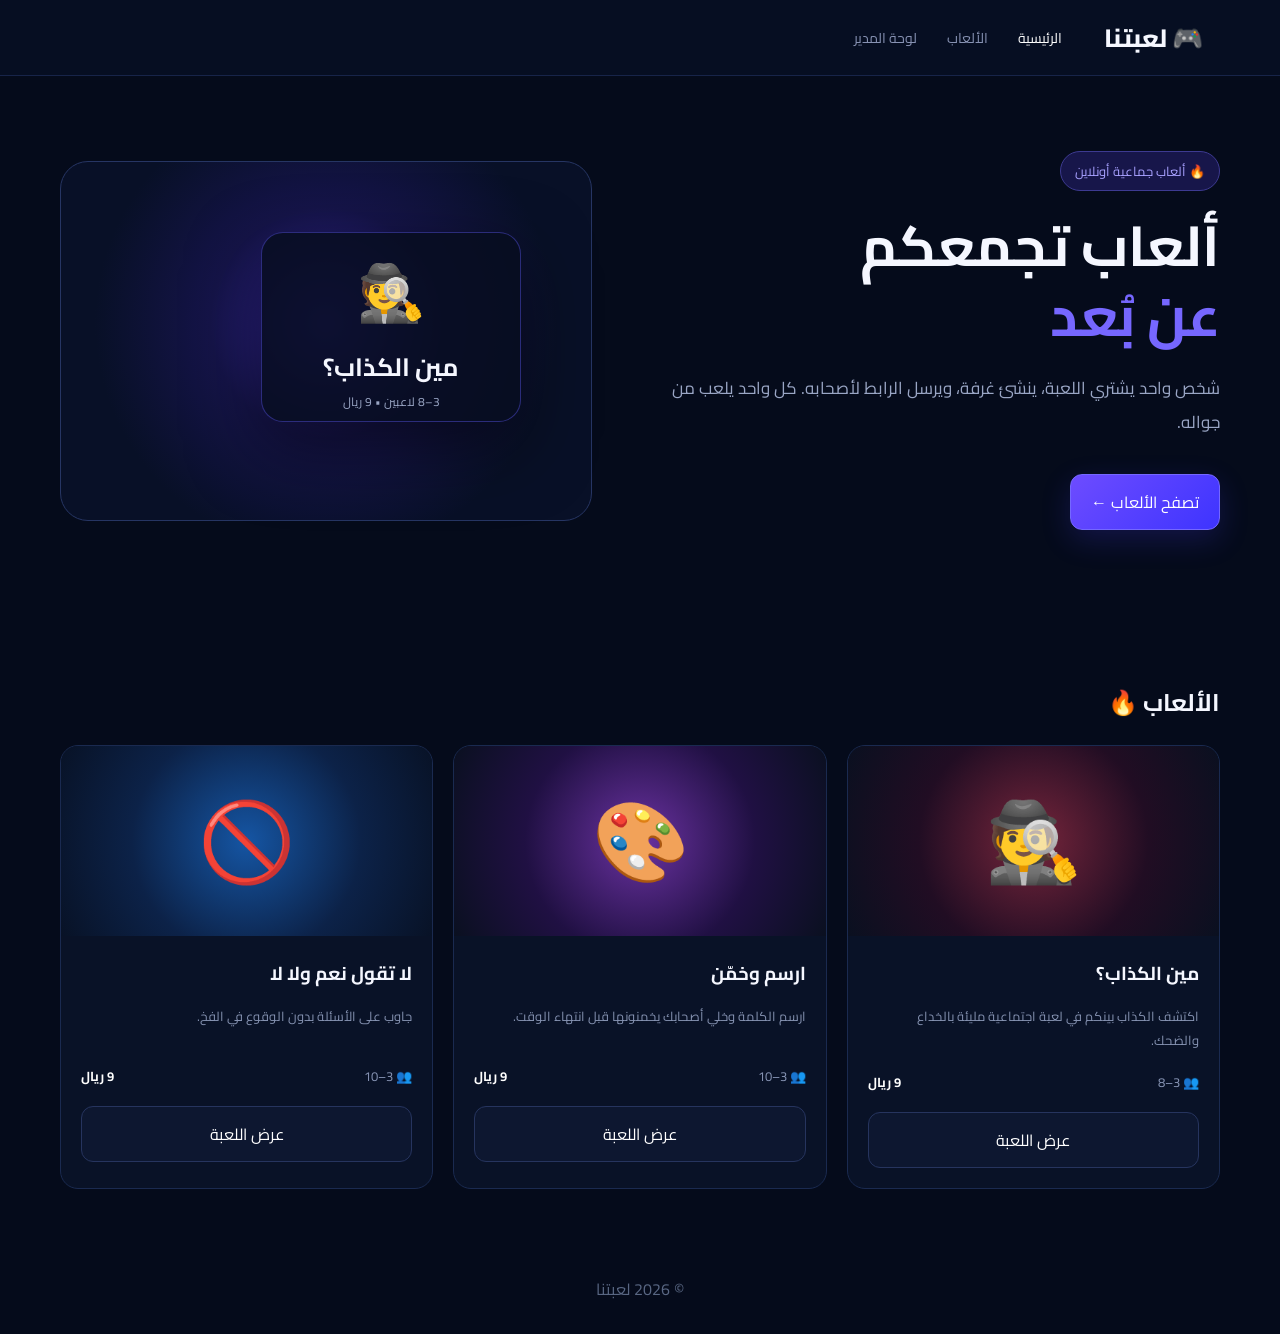
==== index.html @ 3c44faf9 "Add files via upload" ====
<!doctype html><html lang="ar" dir="rtl"><head><meta charset="utf-8"><meta name="viewport" content="width=device-width,initial-scale=1"><title>لعبتنا</title><link rel="stylesheet" href="styles.css"></head>
<body><header class="nav"><a class="logo" href="index.html">🎮 لعبتنا</a><nav><a class="active" href="index.html">الرئيسية</a><a href="#games">الألعاب</a><a href="admin.html">لوحة المدير</a></nav></header>
<main><section class="hero"><div><span class="pill">🔥 ألعاب جماعية أونلاين</span><h1>ألعاب تجمعكم<br><span>عن بُعد</span></h1><p>شخص واحد يشتري اللعبة، ينشئ غرفة، ويرسل الرابط لأصحابه. كل واحد يلعب من جواله.</p><a class="btn primary" href="#games">تصفح الألعاب ←</a></div><div class="hero-art"><div class="floating-card">🕵️<b>مين الكذاب؟</b><small>3–8 لاعبين • 9 ريال</small></div></div></section>
<section id="games" class="section"><div class="section-head"><h2>الألعاب 🔥</h2></div><div id="gamesGrid" class="grid"></div></section></main><footer>© 2026 لعبتنا</footer><script src="app.js"></script></body></html>
---- styles.css ----
@import url('https://fonts.googleapis.com/css2?family=Cairo:wght@400;600;700;800&display=swap');*{box-sizing:border-box}body{margin:0;background:#050b1b;color:#f5f7ff;font-family:Cairo,Arial,sans-serif}a{text-decoration:none;color:inherit}.nav{height:76px;border-bottom:1px solid #172449;display:flex;align-items:center;padding:0 6%;gap:42px;background:#071024ee;position:sticky;top:0;z-index:5}.logo{font-size:25px;font-weight:800}.nav nav{display:flex;gap:30px;flex:1}.nav nav a{color:#8792b3;font-size:14px}.nav nav a.active,.nav nav a:hover{color:white}.hero{max-width:1200px;margin:auto;min-height:510px;padding:75px 20px;display:grid;grid-template-columns:1.05fr .95fr;align-items:center;gap:40px}.hero h1{font-size:56px;line-height:1.25;margin:20px 0}.hero h1 span{color:#7667ff}.hero p,.lead{color:#9aa6c5;line-height:2;font-size:17px;max-width:620px}.pill{display:inline-block;border:1px solid #3d3a91;background:#17164a;color:#a8a1ff;border-radius:30px;padding:7px 14px;font-size:13px}.btn{display:inline-flex;align-items:center;justify-content:center;border:1px solid #26345e;background:#0d1730;color:white;border-radius:12px;padding:12px 20px;font-family:inherit;cursor:pointer}.btn.primary{background:linear-gradient(135deg,#6d4cff,#3e34ff);border-color:#7568ff;box-shadow:0 10px 30px #4c3cff33}.hero .btn{margin-top:18px}.hero-art{height:360px;position:relative;background:radial-gradient(circle at 50% 45%,#3828a8 0,#151449 35%,#081027 70%);border:1px solid #263563;border-radius:28px}.floating-card{position:absolute;top:70px;right:70px;width:260px;height:190px;border:1px solid #605bff66;border-radius:22px;background:#080d20dd;box-shadow:0 25px 70px #0008;display:flex;flex-direction:column;align-items:center;justify-content:center;font-size:55px}.floating-card b{font-size:25px}.floating-card small{font-size:12px;color:#9aa6c5}.section{max-width:1200px;margin:auto;padding:55px 20px}.section-head{display:flex;align-items:center;justify-content:space-between}.grid{display:grid;grid-template-columns:repeat(3,1fr);gap:20px}.game-card,.panel{background:#091227;border:1px solid #1a2a50;border-radius:18px;overflow:hidden}.cover{height:190px;display:flex;align-items:center;justify-content:center;font-size:78px}.red{background:radial-gradient(circle,#76253b,#210d23 55%,#0a1020)}.purple{background:radial-gradient(circle,#6b32a2,#201043 55%,#0a1020)}.blue{background:radial-gradient(circle,#1555a3,#0c2248 55%,#081226)}.game-info{padding:20px}.game-info h3{margin:0 0 8px}.game-info p{color:#8592b1;font-size:13px;min-height:42px}.game-info>div{display:flex;justify-content:space-between;margin:18px 0;color:#8794b4;font-size:13px}.game-info strong{color:white}.game-info .btn{width:100%}footer{text-align:center;color:#596783;padding:30px}.detail{max-width:1200px;margin:auto;padding:70px 20px;display:grid;grid-template-columns:1fr 1.2fr;gap:60px;align-items:center}.detail-cover{height:430px;border-radius:25px;border:1px solid #26355d;display:flex;align-items:center;justify-content:center;font-size:130px;position:relative}.detail-cover span{position:absolute;bottom:28px;font-size:30px;font-weight:800}.stats{display:flex;gap:12px;flex-wrap:wrap;margin:25px 0}.stats span{border:1px solid #1f3158;padding:10px 15px;border-radius:12px;color:#9aa6c5}.buy{display:flex;align-items:center;gap:25px;margin-top:35px}.buy strong{font-size:32px}.room{max-width:1100px;margin:auto;padding:50px 20px}.room-top{display:flex;justify-content:space-between;align-items:center}.code{color:#887fff;letter-spacing:4px}.room-layout{display:grid;grid-template-columns:1.2fr .8fr;gap:20px;margin-top:30px}.panel{padding:25px}.panel h2 small{color:#667594;font-size:13px}.players{display:grid;grid-template-columns:repeat(3,1fr);gap:12px}.player{padding:18px;background:#0c1832;border:1px solid #1c2e55;border-radius:14px;display:flex;flex-direction:column;align-items:center;font-size:35px}.player span{font-size:14px;margin-top:7px}.player small{font-size:10px;color:#7c89a8}.ready{margin:20px 0;background:#10263a;border:1px solid #1d664f;color:#74dcb0;padding:13px;border-radius:12px;text-align:center}.wide{width:100%}.preview{text-align:center;display:flex;flex-direction:column;align-items:center;justify-content:center;min-height:420px}.preview-art{font-size:90px}.preview p{color:#8793b0;line-height:1.8}.state{margin-top:20px;padding:14px;border-radius:12px;background:#0d1730;color:#a9a2ff}.admin-body{display:flex;min-height:100vh}.sidebar{width:250px;border-left:1px solid #18274b;background:#071025;padding:28px 18px;display:flex;flex-direction:column;gap:8px}.sidebar>a,.side-link{padding:13px 15px;color:#8592b1;border-radius:10px;background:none;border:0;text-align:right;font:inherit;cursor:pointer}.sidebar>a:hover,.side-active{background:#151c4d!important;color:white!important}.admin-name{margin:25px 0;color:#fff}.admin-name small{display:block;color:#697693;font-size:11px}.dashboard{flex:1;padding:40px;max-width:1400px}.dash-head{display:flex;justify-content:space-between;align-items:center}.muted{color:#6d7896;font-size:13px}.metrics{display:grid;grid-template-columns:repeat(4,1fr);gap:15px;margin:30px 0}.metrics>div{background:#091329;border:1px solid #1a2a4d;border-radius:15px;padding:22px}.metrics small{color:#72809e;display:block}.metrics strong{display:block;font-size:27px;margin:9px 0}.admin-panel{margin:18px 0}.admin-row{display:flex;align-items:center;justify-content:space-between;padding:16px 4px;border-bottom:1px solid #172746}.admin-row small{display:block;color:#6e7b98;margin-top:4px}.small{padding:7px 12px;font-size:12px}.danger{border-color:#713b50}.login{min-height:100vh;display:grid;place-items:center}.login-card{width:min(420px,90%);padding:35px;background:#091227;border:1px solid #1a2a50;border-radius:20px;text-align:center}.login-card input,.modal-card input,.modal-card textarea{width:100%;margin:8px 0;padding:14px;border-radius:10px;border:1px solid #26345e;background:#060d1e;color:white;font-family:inherit}.login-card small{display:block;color:#64718e;margin-top:18px}.hidden{display:none!important}.modal{position:fixed;inset:0;background:#0009;display:grid;place-items:center;z-index:20}.modal-card{width:min(520px,92%);padding:28px;background:#091227;border:1px solid #26355d;border-radius:18px}.modal-card textarea{min-height:110px;resize:vertical}.modal-actions{display:flex;gap:10px;justify-content:flex-start;margin-top:10px}
@media(max-width:800px){.nav{padding:0 18px;gap:15px}.nav nav{gap:12px}.hero,.detail,.room-layout{grid-template-columns:1fr}.hero h1{font-size:40px}.grid,.metrics{grid-template-columns:1fr 1fr}.sidebar{display:none}.dashboard{padding:20px}.players{grid-template-columns:repeat(2,1fr)}}@media(max-width:500px){.grid,.metrics{grid-template-columns:1fr}.hero-art{height:280px}.detail-cover{height:300px}.room-top{gap:10px;align-items:flex-start;flex-direction:column}}
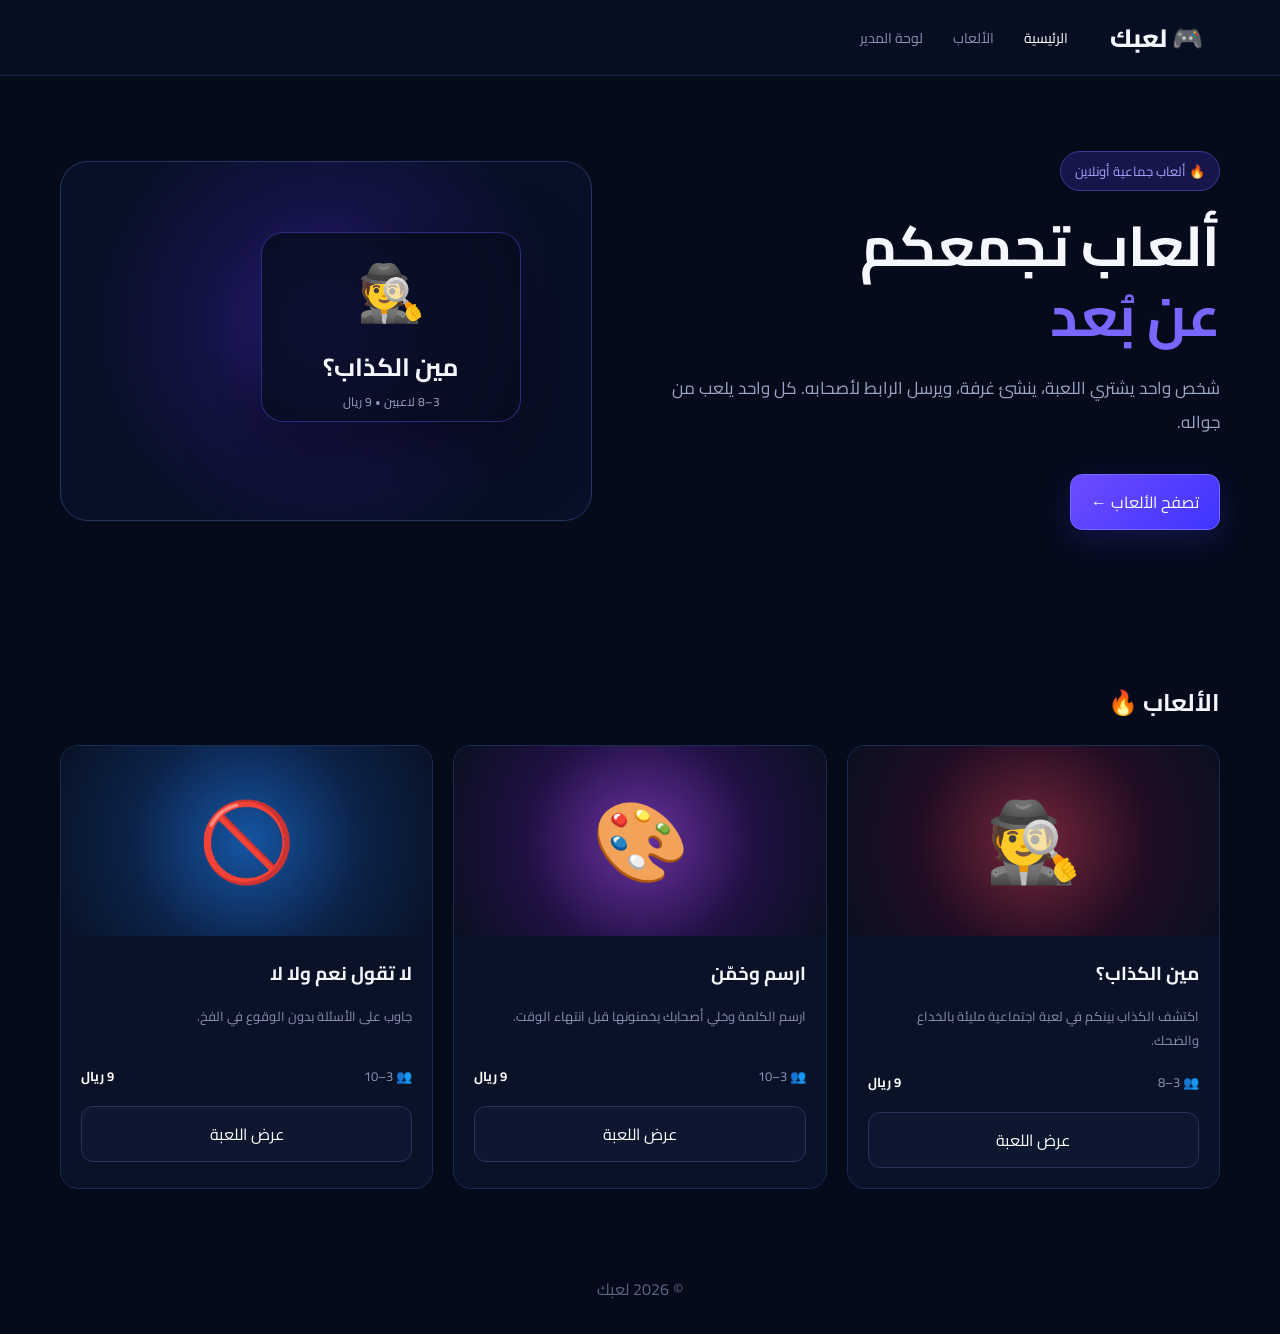
==== commit a189985c: "Add files via upload" ====
--- a/index.html
+++ b/index.html
@@ -1,4 +1,4 @@
-<!doctype html><html lang="ar" dir="rtl"><head><meta charset="utf-8"><meta name="viewport" content="width=device-width,initial-scale=1"><title>لعبتنا</title><link rel="stylesheet" href="styles.css"></head>
-<body><header class="nav"><a class="logo" href="index.html">🎮 لعبتنا</a><nav><a class="active" href="index.html">الرئيسية</a><a href="#games">الألعاب</a><a href="admin.html">لوحة المدير</a></nav></header>
+<!doctype html><html lang="ar" dir="rtl"><head><meta charset="utf-8"><meta name="viewport" content="width=device-width,initial-scale=1"><title>لعبك</title><link rel="stylesheet" href="styles.css"></head>
+<body><header class="nav"><a class="logo" href="index.html">🎮 لعبك</a><nav><a class="active" href="index.html">الرئيسية</a><a href="#games">الألعاب</a><a href="admin.html">لوحة المدير</a></nav></header>
 <main><section class="hero"><div><span class="pill">🔥 ألعاب جماعية أونلاين</span><h1>ألعاب تجمعكم<br><span>عن بُعد</span></h1><p>شخص واحد يشتري اللعبة، ينشئ غرفة، ويرسل الرابط لأصحابه. كل واحد يلعب من جواله.</p><a class="btn primary" href="#games">تصفح الألعاب ←</a></div><div class="hero-art"><div class="floating-card">🕵️<b>مين الكذاب؟</b><small>3–8 لاعبين • 9 ريال</small></div></div></section>
-<section id="games" class="section"><div class="section-head"><h2>الألعاب 🔥</h2></div><div id="gamesGrid" class="grid"></div></section></main><footer>© 2026 لعبتنا</footer><script src="app.js"></script></body></html>+<section id="games" class="section"><div class="section-head"><h2>الألعاب 🔥</h2></div><div id="gamesGrid" class="grid"></div></section></main><footer>© 2026 لعبك</footer><script src="app.js"></script></body></html>
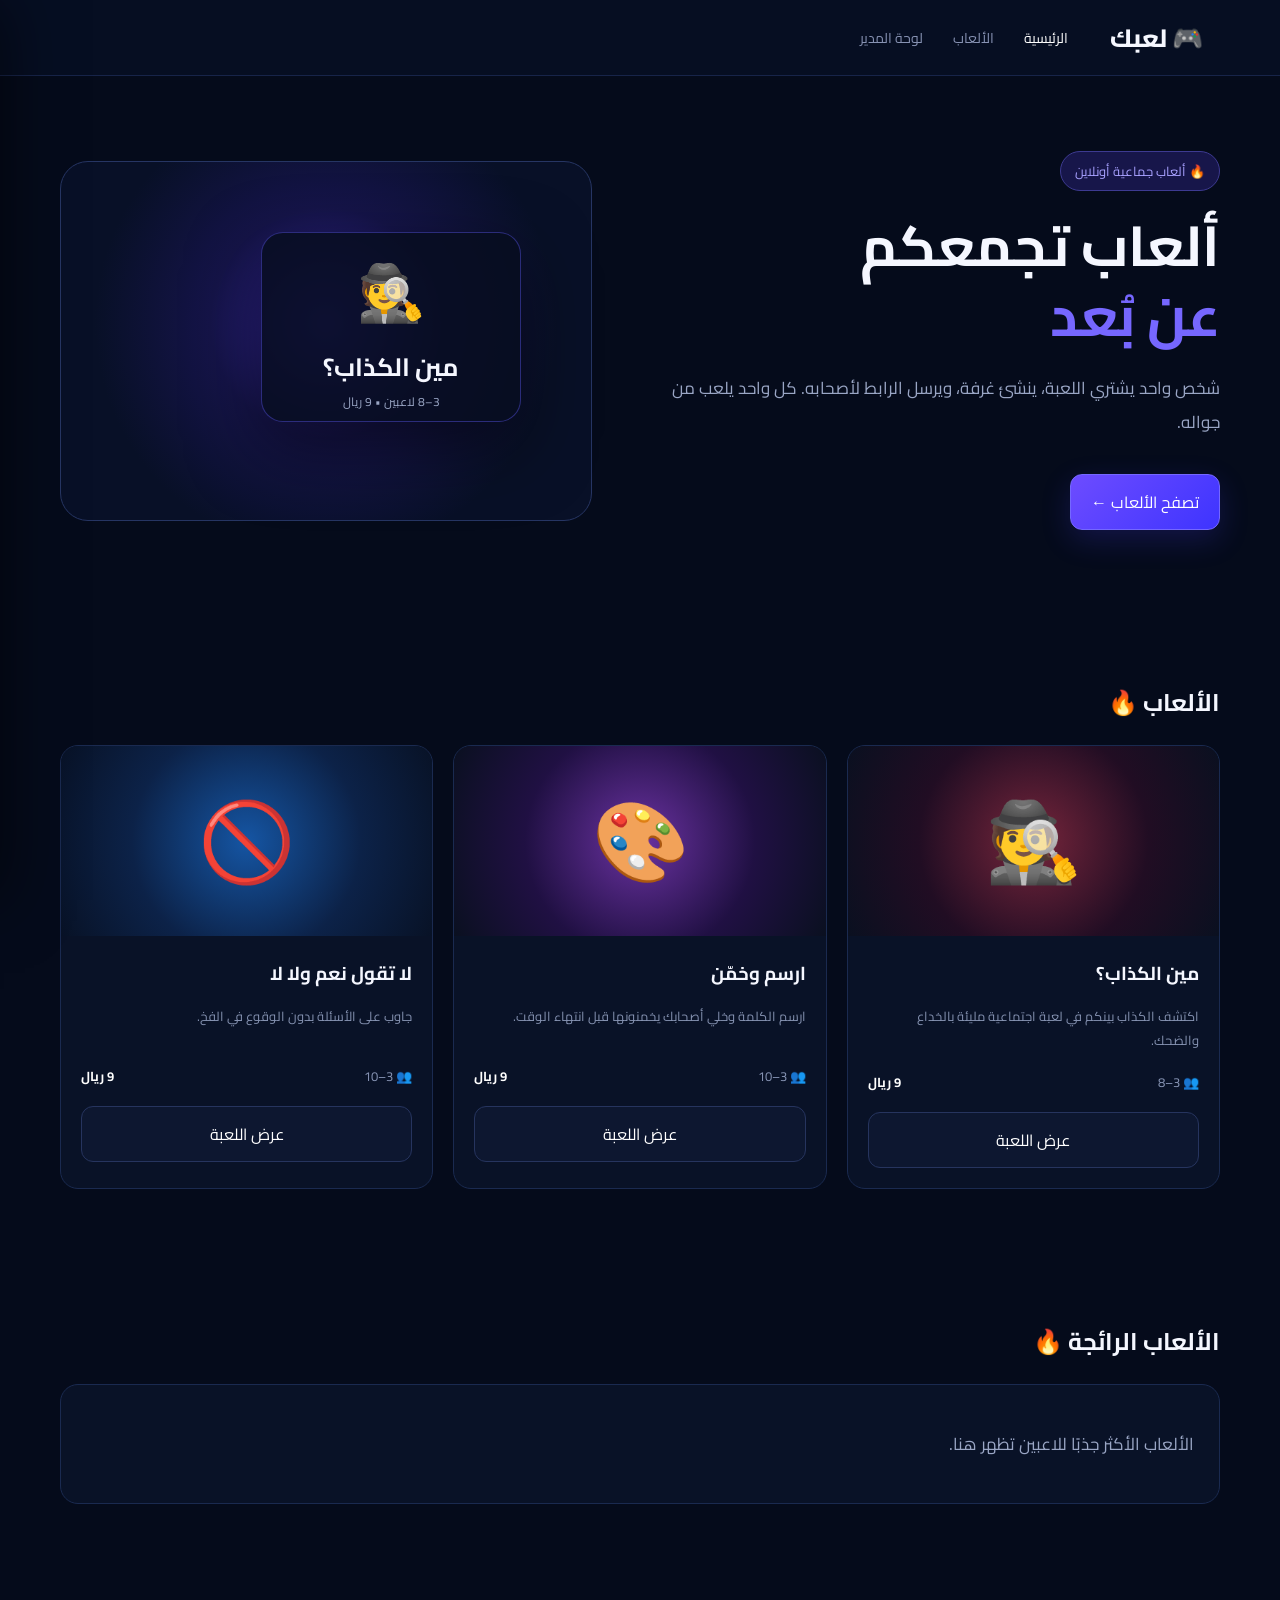
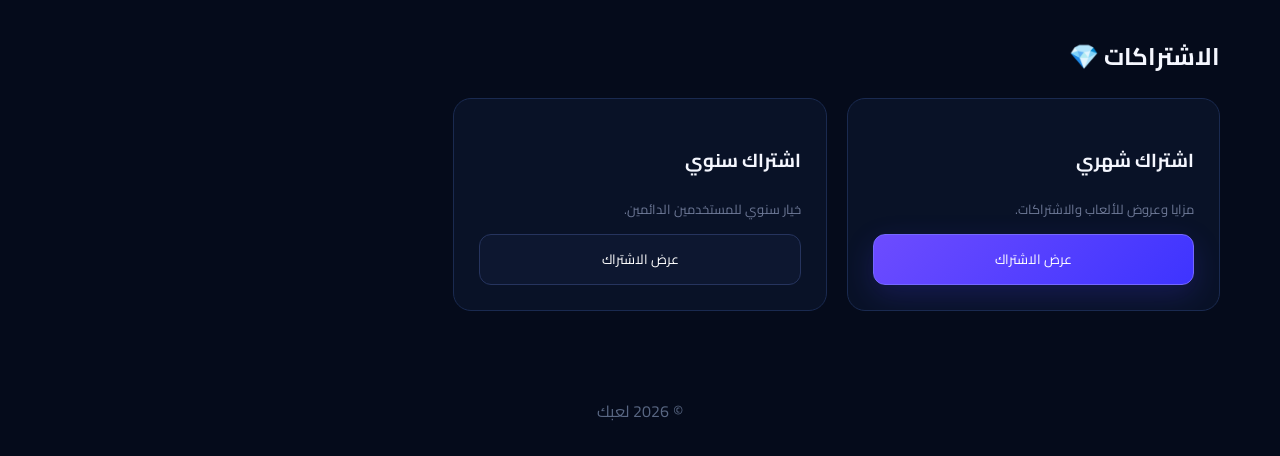
==== commit 3b52c180: "Add files via upload" ====
--- a/index.html
+++ b/index.html
@@ -1,4 +1,53 @@
 <!doctype html><html lang="ar" dir="rtl"><head><meta charset="utf-8"><meta name="viewport" content="width=device-width,initial-scale=1"><title>لعبك</title><link rel="stylesheet" href="styles.css"></head>
 <body><header class="nav"><a class="logo" href="index.html">🎮 لعبك</a><nav><a class="active" href="index.html">الرئيسية</a><a href="#games">الألعاب</a><a href="admin.html">لوحة المدير</a></nav></header>
+<button class="menu-toggle" id="menuToggle" aria-label="فتح القائمة">☰</button>
+<div class="menu-overlay" id="menuOverlay"></div>
+<aside class="mobile-menu" id="mobileMenu">
+  <div class="mobile-menu-head">
+    <strong>🎮 لعبك</strong>
+    <button class="menu-close" id="menuClose" aria-label="إغلاق">×</button>
+  </div>
+  <div class="menu-account" id="menuAccount">
+    <div class="menu-avatar">👤</div>
+    <div>
+      <b id="menuAccountTitle">زائر</b>
+      <small id="menuAccountSub">سجّل الدخول للمتابعة</small>
+    </div>
+  </div>
+  <nav class="menu-links">
+    <a href="index.html">🏠 الرئيسية</a>
+    <a href="index.html#games">🎮 الألعاب</a>
+    <a href="index.html#trending">🔥 الألعاب الرائجة</a>
+    <a href="index.html#subscriptions">💎 الاشتراكات</a>
+    <button type="button" id="menuLoginBtn">👤 تسجيل الدخول</button>
+    <button type="button" id="menuLogoutBtn" class="hidden">↩ تسجيل الخروج</button>
+    <a href="admin.html" id="menuAdminLink" class="hidden">🛡️ لوحة المدير</a>
+  </nav>
+</aside>
+
 <main><section class="hero"><div><span class="pill">🔥 ألعاب جماعية أونلاين</span><h1>ألعاب تجمعكم<br><span>عن بُعد</span></h1><p>شخص واحد يشتري اللعبة، ينشئ غرفة، ويرسل الرابط لأصحابه. كل واحد يلعب من جواله.</p><a class="btn primary" href="#games">تصفح الألعاب ←</a></div><div class="hero-art"><div class="floating-card">🕵️<b>مين الكذاب؟</b><small>3–8 لاعبين • 9 ريال</small></div></div></section>
-<section id="games" class="section"><div class="section-head"><h2>الألعاب 🔥</h2></div><div id="gamesGrid" class="grid"></div></section></main><footer>© 2026 لعبك</footer><script src="app.js"></script></body></html>+<section id="games" class="section"><div class="section-head"><h2>الألعاب 🔥</h2></div><div id="gamesGrid" class="grid"></div></section>
+<section id="trending" class="section">
+  <div class="section-head"><h2>الألعاب الرائجة 🔥</h2></div>
+  <div class="panel trending-box"><p class="lead">الألعاب الأكثر جذبًا للاعبين تظهر هنا.</p></div>
+</section>
+<section id="subscriptions" class="section">
+  <div class="section-head"><h2>الاشتراكات 💎</h2></div>
+  <div class="grid">
+    <article class="panel subscription-card"><h3>اشتراك شهري</h3><p class="muted">مزايا وعروض للألعاب والاشتراكات.</p><button class="btn primary wide" onclick="alert('سيتم ربط الدفع بعد اختيار بوابة الدفع.')">عرض الاشتراك</button></article>
+    <article class="panel subscription-card"><h3>اشتراك سنوي</h3><p class="muted">خيار سنوي للمستخدمين الدائمين.</p><button class="btn wide" onclick="alert('سيتم ربط الدفع بعد اختيار بوابة الدفع.')">عرض الاشتراك</button></article>
+  </div>
+</section>
+</main>
+<div id="customerLogin" class="modal hidden">
+  <div class="modal-card customer-login-card">
+    <button class="modal-x" id="customerLoginClose">×</button>
+    <div class="logo">🎮 لعبك</div>
+    <h2>دخول العميل</h2>
+    <p class="muted">أدخل رقم جوالك للتعرف على حسابك.</p>
+    <input id="customerPhone" inputmode="tel" autocomplete="tel" placeholder="05xxxxxxxx">
+    <button class="btn primary wide" id="customerLoginSubmit">دخول</button>
+    <small class="login-note">لن يظهر لك قسم المدير؛ المدير يدخل بإيميل المشرف من صفحة لوحة المدير.</small>
+  </div>
+</div>
+<footer>© 2026 لعبك</footer><script src="app.js"></script></body></html>
--- a/styles.css
+++ b/styles.css
@@ -1,2 +1,27 @@
 @import url('https://fonts.googleapis.com/css2?family=Cairo:wght@400;600;700;800&display=swap');*{box-sizing:border-box}body{margin:0;background:#050b1b;color:#f5f7ff;font-family:Cairo,Arial,sans-serif}a{text-decoration:none;color:inherit}.nav{height:76px;border-bottom:1px solid #172449;display:flex;align-items:center;padding:0 6%;gap:42px;background:#071024ee;position:sticky;top:0;z-index:5}.logo{font-size:25px;font-weight:800}.nav nav{display:flex;gap:30px;flex:1}.nav nav a{color:#8792b3;font-size:14px}.nav nav a.active,.nav nav a:hover{color:white}.hero{max-width:1200px;margin:auto;min-height:510px;padding:75px 20px;display:grid;grid-template-columns:1.05fr .95fr;align-items:center;gap:40px}.hero h1{font-size:56px;line-height:1.25;margin:20px 0}.hero h1 span{color:#7667ff}.hero p,.lead{color:#9aa6c5;line-height:2;font-size:17px;max-width:620px}.pill{display:inline-block;border:1px solid #3d3a91;background:#17164a;color:#a8a1ff;border-radius:30px;padding:7px 14px;font-size:13px}.btn{display:inline-flex;align-items:center;justify-content:center;border:1px solid #26345e;background:#0d1730;color:white;border-radius:12px;padding:12px 20px;font-family:inherit;cursor:pointer}.btn.primary{background:linear-gradient(135deg,#6d4cff,#3e34ff);border-color:#7568ff;box-shadow:0 10px 30px #4c3cff33}.hero .btn{margin-top:18px}.hero-art{height:360px;position:relative;background:radial-gradient(circle at 50% 45%,#3828a8 0,#151449 35%,#081027 70%);border:1px solid #263563;border-radius:28px}.floating-card{position:absolute;top:70px;right:70px;width:260px;height:190px;border:1px solid #605bff66;border-radius:22px;background:#080d20dd;box-shadow:0 25px 70px #0008;display:flex;flex-direction:column;align-items:center;justify-content:center;font-size:55px}.floating-card b{font-size:25px}.floating-card small{font-size:12px;color:#9aa6c5}.section{max-width:1200px;margin:auto;padding:55px 20px}.section-head{display:flex;align-items:center;justify-content:space-between}.grid{display:grid;grid-template-columns:repeat(3,1fr);gap:20px}.game-card,.panel{background:#091227;border:1px solid #1a2a50;border-radius:18px;overflow:hidden}.cover{height:190px;display:flex;align-items:center;justify-content:center;font-size:78px}.red{background:radial-gradient(circle,#76253b,#210d23 55%,#0a1020)}.purple{background:radial-gradient(circle,#6b32a2,#201043 55%,#0a1020)}.blue{background:radial-gradient(circle,#1555a3,#0c2248 55%,#081226)}.game-info{padding:20px}.game-info h3{margin:0 0 8px}.game-info p{color:#8592b1;font-size:13px;min-height:42px}.game-info>div{display:flex;justify-content:space-between;margin:18px 0;color:#8794b4;font-size:13px}.game-info strong{color:white}.game-info .btn{width:100%}footer{text-align:center;color:#596783;padding:30px}.detail{max-width:1200px;margin:auto;padding:70px 20px;display:grid;grid-template-columns:1fr 1.2fr;gap:60px;align-items:center}.detail-cover{height:430px;border-radius:25px;border:1px solid #26355d;display:flex;align-items:center;justify-content:center;font-size:130px;position:relative}.detail-cover span{position:absolute;bottom:28px;font-size:30px;font-weight:800}.stats{display:flex;gap:12px;flex-wrap:wrap;margin:25px 0}.stats span{border:1px solid #1f3158;padding:10px 15px;border-radius:12px;color:#9aa6c5}.buy{display:flex;align-items:center;gap:25px;margin-top:35px}.buy strong{font-size:32px}.room{max-width:1100px;margin:auto;padding:50px 20px}.room-top{display:flex;justify-content:space-between;align-items:center}.code{color:#887fff;letter-spacing:4px}.room-layout{display:grid;grid-template-columns:1.2fr .8fr;gap:20px;margin-top:30px}.panel{padding:25px}.panel h2 small{color:#667594;font-size:13px}.players{display:grid;grid-template-columns:repeat(3,1fr);gap:12px}.player{padding:18px;background:#0c1832;border:1px solid #1c2e55;border-radius:14px;display:flex;flex-direction:column;align-items:center;font-size:35px}.player span{font-size:14px;margin-top:7px}.player small{font-size:10px;color:#7c89a8}.ready{margin:20px 0;background:#10263a;border:1px solid #1d664f;color:#74dcb0;padding:13px;border-radius:12px;text-align:center}.wide{width:100%}.preview{text-align:center;display:flex;flex-direction:column;align-items:center;justify-content:center;min-height:420px}.preview-art{font-size:90px}.preview p{color:#8793b0;line-height:1.8}.state{margin-top:20px;padding:14px;border-radius:12px;background:#0d1730;color:#a9a2ff}.admin-body{display:flex;min-height:100vh}.sidebar{width:250px;border-left:1px solid #18274b;background:#071025;padding:28px 18px;display:flex;flex-direction:column;gap:8px}.sidebar>a,.side-link{padding:13px 15px;color:#8592b1;border-radius:10px;background:none;border:0;text-align:right;font:inherit;cursor:pointer}.sidebar>a:hover,.side-active{background:#151c4d!important;color:white!important}.admin-name{margin:25px 0;color:#fff}.admin-name small{display:block;color:#697693;font-size:11px}.dashboard{flex:1;padding:40px;max-width:1400px}.dash-head{display:flex;justify-content:space-between;align-items:center}.muted{color:#6d7896;font-size:13px}.metrics{display:grid;grid-template-columns:repeat(4,1fr);gap:15px;margin:30px 0}.metrics>div{background:#091329;border:1px solid #1a2a4d;border-radius:15px;padding:22px}.metrics small{color:#72809e;display:block}.metrics strong{display:block;font-size:27px;margin:9px 0}.admin-panel{margin:18px 0}.admin-row{display:flex;align-items:center;justify-content:space-between;padding:16px 4px;border-bottom:1px solid #172746}.admin-row small{display:block;color:#6e7b98;margin-top:4px}.small{padding:7px 12px;font-size:12px}.danger{border-color:#713b50}.login{min-height:100vh;display:grid;place-items:center}.login-card{width:min(420px,90%);padding:35px;background:#091227;border:1px solid #1a2a50;border-radius:20px;text-align:center}.login-card input,.modal-card input,.modal-card textarea{width:100%;margin:8px 0;padding:14px;border-radius:10px;border:1px solid #26345e;background:#060d1e;color:white;font-family:inherit}.login-card small{display:block;color:#64718e;margin-top:18px}.hidden{display:none!important}.modal{position:fixed;inset:0;background:#0009;display:grid;place-items:center;z-index:20}.modal-card{width:min(520px,92%);padding:28px;background:#091227;border:1px solid #26355d;border-radius:18px}.modal-card textarea{min-height:110px;resize:vertical}.modal-actions{display:flex;gap:10px;justify-content:flex-start;margin-top:10px}
 @media(max-width:800px){.nav{padding:0 18px;gap:15px}.nav nav{gap:12px}.hero,.detail,.room-layout{grid-template-columns:1fr}.hero h1{font-size:40px}.grid,.metrics{grid-template-columns:1fr 1fr}.sidebar{display:none}.dashboard{padding:20px}.players{grid-template-columns:repeat(2,1fr)}}@media(max-width:500px){.grid,.metrics{grid-template-columns:1fr}.hero-art{height:280px}.detail-cover{height:300px}.room-top{gap:10px;align-items:flex-start;flex-direction:column}}
+
+/* Mobile side menu */
+.menu-toggle{display:none;position:fixed;top:17px;left:16px;z-index:60;width:44px;height:44px;border:1px solid #26345e;border-radius:12px;background:#0b1530;color:#fff;font-size:23px;cursor:pointer}
+.menu-overlay{display:none;position:fixed;inset:0;background:#0009;z-index:55}
+.mobile-menu{position:fixed;top:0;left:0;bottom:0;width:min(330px,86vw);background:#071025;border-right:1px solid #26345e;z-index:65;transform:translateX(-105%);transition:transform .25s ease;padding:22px 16px;box-shadow:20px 0 60px #0008}
+.mobile-menu.open{transform:translateX(0)}
+.menu-overlay.open{display:block}
+.mobile-menu-head{display:flex;align-items:center;justify-content:space-between;padding:4px 4px 22px;border-bottom:1px solid #1a2a50;font-size:20px}
+.menu-close{border:0;background:#111c37;color:#fff;border-radius:10px;width:40px;height:40px;font-size:28px;cursor:pointer}
+.menu-account{display:flex;gap:12px;align-items:center;padding:18px 8px;border-bottom:1px solid #1a2a50}
+.menu-avatar{width:44px;height:44px;border-radius:50%;display:grid;place-items:center;background:#121e3b;font-size:22px}
+.menu-account small{display:block;color:#72809e;margin-top:3px;font-size:11px}
+.menu-links{display:flex;flex-direction:column;gap:7px;padding-top:16px}
+.menu-links a,.menu-links button{display:block;width:100%;text-align:right;padding:13px 14px;border:1px solid transparent;border-radius:11px;background:transparent;color:#cbd4ea;font:inherit;text-decoration:none;cursor:pointer}
+.menu-links a:hover,.menu-links button:hover{background:#121d3a;border-color:#26345e;color:#fff}
+.customer-login-card{position:relative}
+.modal-x{position:absolute;top:12px;left:12px;border:0;background:#111c37;color:#fff;border-radius:9px;width:36px;height:36px;font-size:24px;cursor:pointer}
+.login-note{display:block;color:#667594;line-height:1.7;margin-top:12px}
+.trending-box{padding:25px}.subscription-card{padding:25px}
+@media(max-width:800px){
+  .menu-toggle{display:block}
+  .nav{padding-left:72px}
+  .nav nav{display:none}
+  .logo{font-size:22px}
+}
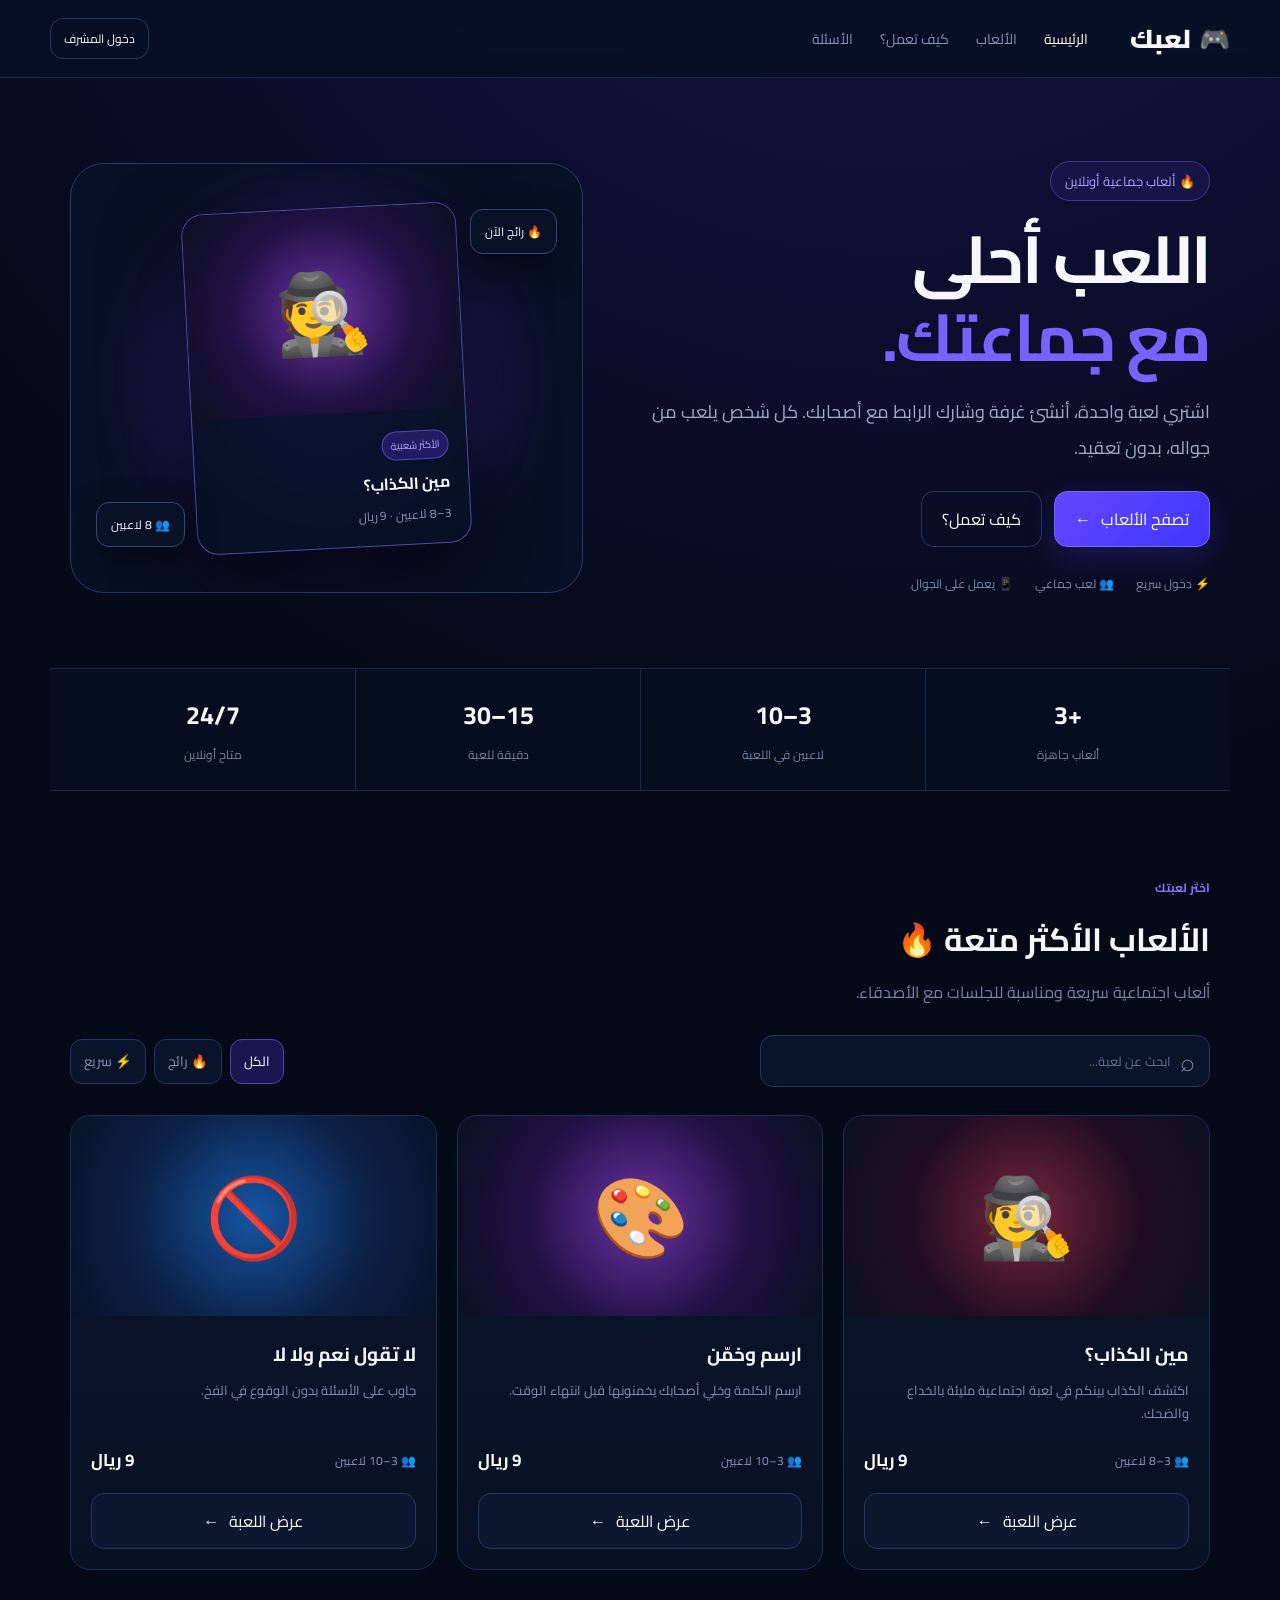
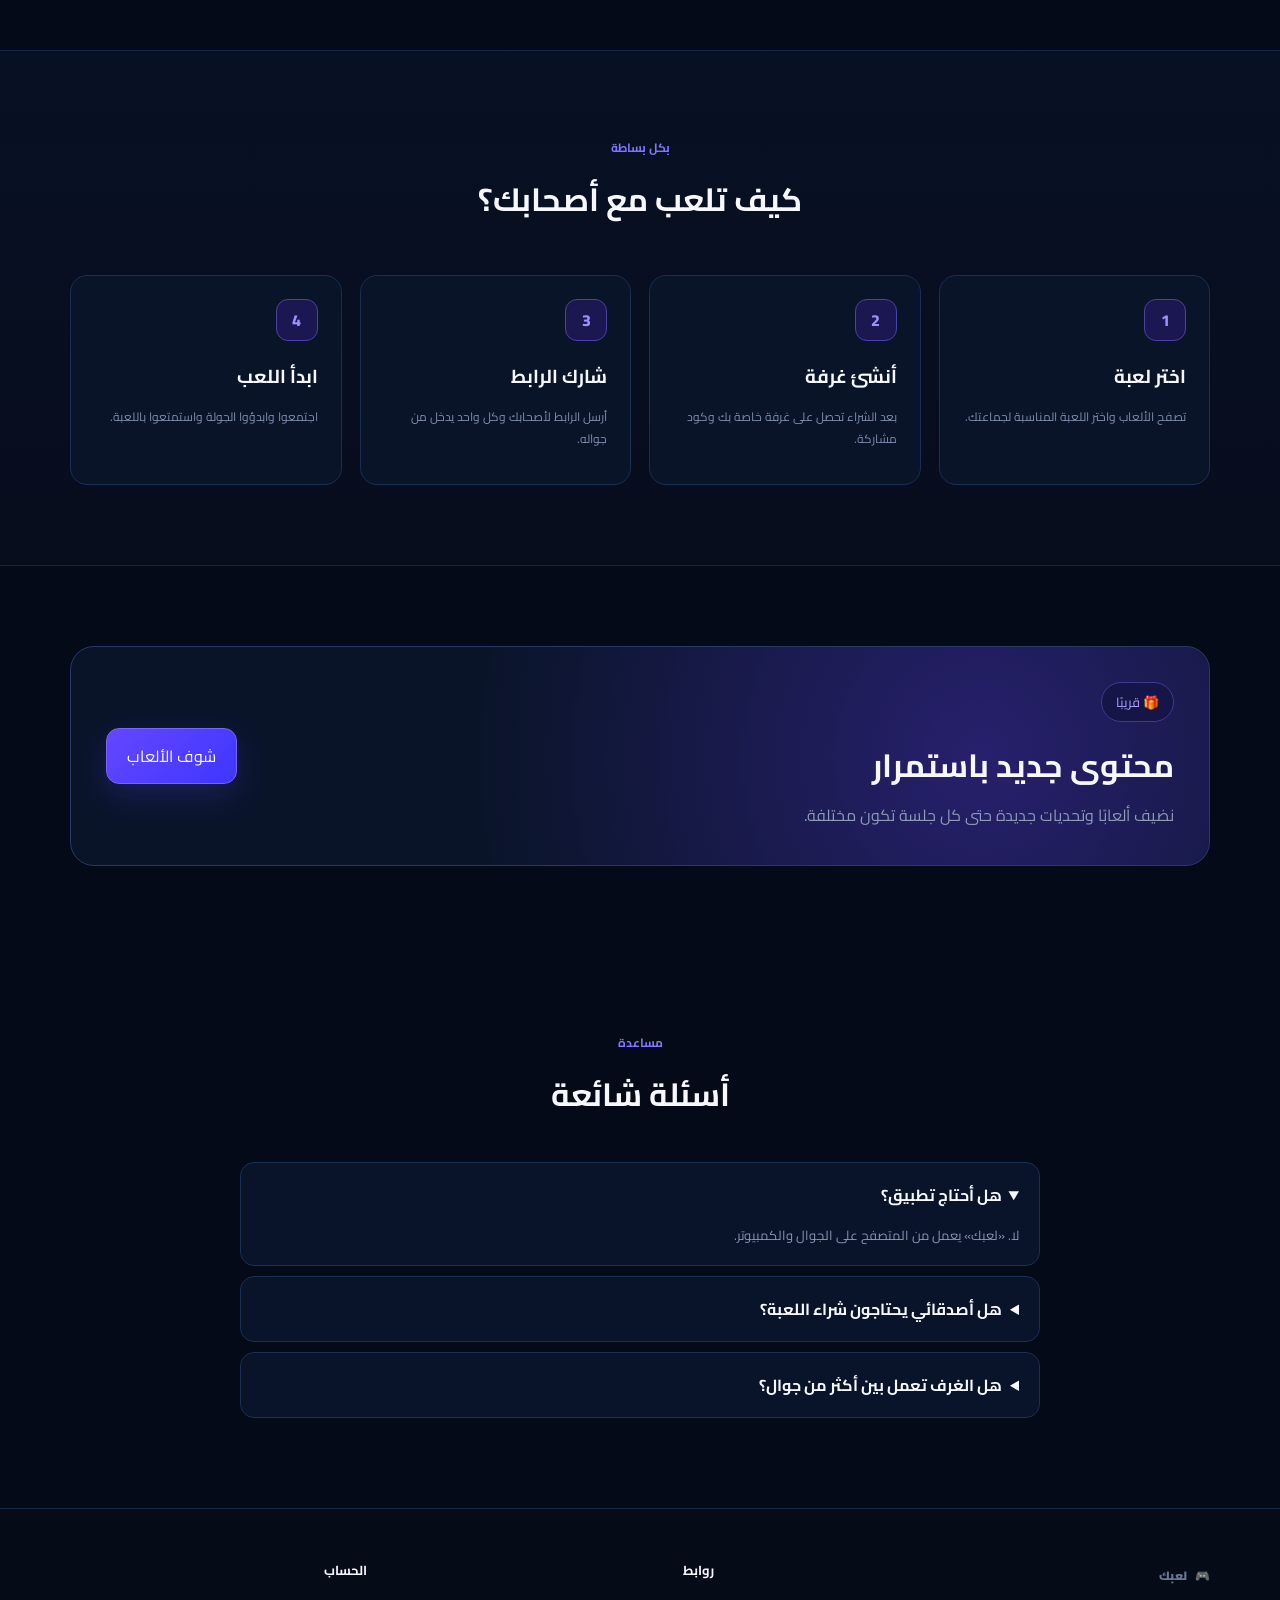
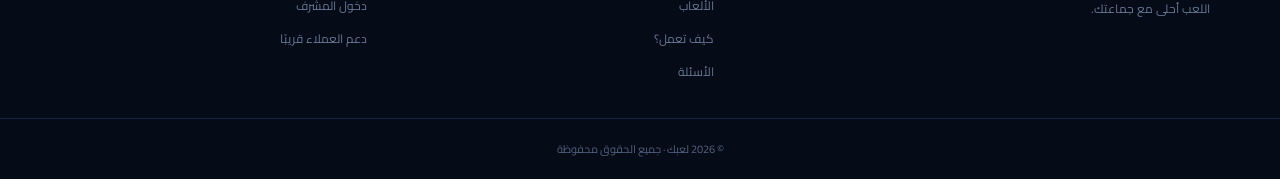
==== commit 1c775acc: "Add files via upload" ====
--- a/index.html
+++ b/index.html
@@ -1,53 +1,23 @@
-<!doctype html><html lang="ar" dir="rtl"><head><meta charset="utf-8"><meta name="viewport" content="width=device-width,initial-scale=1"><title>لعبك</title><link rel="stylesheet" href="styles.css"></head>
-<body><header class="nav"><a class="logo" href="index.html">🎮 لعبك</a><nav><a class="active" href="index.html">الرئيسية</a><a href="#games">الألعاب</a><a href="admin.html">لوحة المدير</a></nav></header>
-<button class="menu-toggle" id="menuToggle" aria-label="فتح القائمة">☰</button>
-<div class="menu-overlay" id="menuOverlay"></div>
-<aside class="mobile-menu" id="mobileMenu">
-  <div class="mobile-menu-head">
-    <strong>🎮 لعبك</strong>
-    <button class="menu-close" id="menuClose" aria-label="إغلاق">×</button>
-  </div>
-  <div class="menu-account" id="menuAccount">
-    <div class="menu-avatar">👤</div>
-    <div>
-      <b id="menuAccountTitle">زائر</b>
-      <small id="menuAccountSub">سجّل الدخول للمتابعة</small>
-    </div>
-  </div>
-  <nav class="menu-links">
-    <a href="index.html">🏠 الرئيسية</a>
-    <a href="index.html#games">🎮 الألعاب</a>
-    <a href="index.html#trending">🔥 الألعاب الرائجة</a>
-    <a href="index.html#subscriptions">💎 الاشتراكات</a>
-    <button type="button" id="menuLoginBtn">👤 تسجيل الدخول</button>
-    <button type="button" id="menuLogoutBtn" class="hidden">↩ تسجيل الخروج</button>
-    <a href="admin.html" id="menuAdminLink" class="hidden">🛡️ لوحة المدير</a>
-  </nav>
-</aside>
-
-<main><section class="hero"><div><span class="pill">🔥 ألعاب جماعية أونلاين</span><h1>ألعاب تجمعكم<br><span>عن بُعد</span></h1><p>شخص واحد يشتري اللعبة، ينشئ غرفة، ويرسل الرابط لأصحابه. كل واحد يلعب من جواله.</p><a class="btn primary" href="#games">تصفح الألعاب ←</a></div><div class="hero-art"><div class="floating-card">🕵️<b>مين الكذاب؟</b><small>3–8 لاعبين • 9 ريال</small></div></div></section>
-<section id="games" class="section"><div class="section-head"><h2>الألعاب 🔥</h2></div><div id="gamesGrid" class="grid"></div></section>
-<section id="trending" class="section">
-  <div class="section-head"><h2>الألعاب الرائجة 🔥</h2></div>
-  <div class="panel trending-box"><p class="lead">الألعاب الأكثر جذبًا للاعبين تظهر هنا.</p></div>
+<!doctype html>
+<html lang="ar" dir="rtl">
+<head><meta charset="utf-8"><meta name="viewport" content="width=device-width,initial-scale=1"><meta name="theme-color" content="#070d1d"><title>لعبك | ألعاب جماعية أونلاين</title><link rel="stylesheet" href="styles.css"></head>
+<body>
+<header class="nav">
+  <a class="logo" href="index.html"><span class="logo-mark">🎮</span><span>لعبك</span></a>
+  <nav><a class="active" href="index.html">الرئيسية</a><a href="#games">الألعاب</a><a href="#how">كيف تعمل؟</a><a href="#faq">الأسئلة</a></nav>
+  <div class="nav-actions"><a class="btn ghost small" href="admin.html">دخول المشرف</a><button class="menu-btn" onclick="toggleMenu()">☰</button></div>
+</header>
+<div id="mobileMenu" class="mobile-menu hidden"><a href="index.html">🏠 الرئيسية</a><a href="#games" onclick="toggleMenu()">🎮 الألعاب</a><a href="#how" onclick="toggleMenu()">✨ كيف تعمل؟</a><a href="#faq" onclick="toggleMenu()">❓ الأسئلة</a><a href="admin.html">👑 لوحة المشرف</a></div>
+<main>
+<section class="hero wrap">
+  <div class="hero-copy"><span class="pill">🔥 ألعاب جماعية أونلاين</span><h1>اللعب أحلى<br><span>مع جماعتك.</span></h1><p>اشتري لعبة واحدة، أنشئ غرفة وشارك الرابط مع أصحابك. كل شخص يلعب من جواله، بدون تعقيد.</p><div class="hero-actions"><a class="btn primary" href="#games">تصفح الألعاب <b>←</b></a><a class="btn ghost" href="#how">كيف تعمل؟</a></div><div class="trust"><span>⚡ دخول سريع</span><span>👥 لعب جماعي</span><span>📱 يعمل على الجوال</span></div></div>
+  <div class="hero-art"><div class="glow"></div><div class="hero-game-card"><div class="cover purple">🕵️</div><div class="hero-card-info"><span class="tag">الأكثر شعبية</span><b>مين الكذاب؟</b><small>3–8 لاعبين · 9 ريال</small></div></div><div class="float-chip chip-one">🔥 رائج الآن</div><div class="float-chip chip-two">👥 8 لاعبين</div></div>
 </section>
-<section id="subscriptions" class="section">
-  <div class="section-head"><h2>الاشتراكات 💎</h2></div>
-  <div class="grid">
-    <article class="panel subscription-card"><h3>اشتراك شهري</h3><p class="muted">مزايا وعروض للألعاب والاشتراكات.</p><button class="btn primary wide" onclick="alert('سيتم ربط الدفع بعد اختيار بوابة الدفع.')">عرض الاشتراك</button></article>
-    <article class="panel subscription-card"><h3>اشتراك سنوي</h3><p class="muted">خيار سنوي للمستخدمين الدائمين.</p><button class="btn wide" onclick="alert('سيتم ربط الدفع بعد اختيار بوابة الدفع.')">عرض الاشتراك</button></article>
-  </div>
-</section>
+<section class="stats-strip wrap"><div><b>+3</b><span>ألعاب جاهزة</span></div><div><b>3–10</b><span>لاعبين في اللعبة</span></div><div><b>15–30</b><span>دقيقة للعبة</span></div><div><b>24/7</b><span>متاح أونلاين</span></div></section>
+<section id="games" class="section wrap"><div class="section-head"><div><span class="eyebrow">اختَر لعبتك</span><h2>الألعاب الأكثر متعة 🔥</h2><p>ألعاب اجتماعية سريعة ومناسبة للجلسات مع الأصدقاء.</p></div></div><div class="game-tools"><div class="search"><span>⌕</span><input id="gameSearch" oninput="filterGames()" placeholder="ابحث عن لعبة..." autocomplete="off"></div><div class="filters"><button class="filter active" data-filter="all" onclick="setGameFilter('all',this)">الكل</button><button class="filter" data-filter="popular" onclick="setGameFilter('popular',this)">🔥 رائج</button><button class="filter" data-filter="quick" onclick="setGameFilter('quick',this)">⚡ سريع</button></div></div><div id="gamesGrid" class="grid"></div><div id="noGames" class="empty hidden">ما لقينا لعبة بهذا الاسم 😅</div></section>
+<section id="how" class="how section"><div class="wrap"><div class="section-head center"><div><span class="eyebrow">بكل بساطة</span><h2>كيف تلعب مع أصحابك؟</h2></div></div><div class="steps"><article><div>1</div><h3>اختر لعبة</h3><p>تصفح الألعاب واختر اللعبة المناسبة لجماعتك.</p></article><article><div>2</div><h3>أنشئ غرفة</h3><p>بعد الشراء تحصل على غرفة خاصة بك وكود مشاركة.</p></article><article><div>3</div><h3>شارك الرابط</h3><p>أرسل الرابط لأصحابك وكل واحد يدخل من جواله.</p></article><article><div>4</div><h3>ابدأ اللعب</h3><p>اجتمعوا وابدؤوا الجولة واستمتعوا باللعبة.</p></article></div></div></section>
+<section class="section wrap"><div class="promo"><div><span class="pill">🎁 قريبًا</span><h2>محتوى جديد باستمرار</h2><p>نضيف ألعابًا وتحديات جديدة حتى كل جلسة تكون مختلفة.</p></div><a class="btn primary" href="#games">شوف الألعاب</a></div></section>
+<section id="faq" class="section wrap"><div class="section-head center"><div><span class="eyebrow">مساعدة</span><h2>أسئلة شائعة</h2></div></div><div class="faq"><details open><summary>هل أحتاج تطبيق؟</summary><p>لا. «لعبك» يعمل من المتصفح على الجوال والكمبيوتر.</p></details><details><summary>هل أصدقائي يحتاجون شراء اللعبة؟</summary><p>في النموذج الحالي، شخص واحد يشتري اللعبة وينشئ الغرفة ثم يدعو أصحابه.</p></details><details><summary>هل الغرف تعمل بين أكثر من جوال؟</summary><p>النسخة الحالية تجريبية. سنفعّل المزامنة الحقيقية بين الأجهزة مع ربط قاعدة البيانات.</p></details></div></section>
 </main>
-<div id="customerLogin" class="modal hidden">
-  <div class="modal-card customer-login-card">
-    <button class="modal-x" id="customerLoginClose">×</button>
-    <div class="logo">🎮 لعبك</div>
-    <h2>دخول العميل</h2>
-    <p class="muted">أدخل رقم جوالك للتعرف على حسابك.</p>
-    <input id="customerPhone" inputmode="tel" autocomplete="tel" placeholder="05xxxxxxxx">
-    <button class="btn primary wide" id="customerLoginSubmit">دخول</button>
-    <small class="login-note">لن يظهر لك قسم المدير؛ المدير يدخل بإيميل المشرف من صفحة لوحة المدير.</small>
-  </div>
-</div>
-<footer>© 2026 لعبك</footer><script src="app.js"></script></body></html>+<footer><div class="wrap footer-inner"><div><a class="logo" href="index.html"><span class="logo-mark">🎮</span><span>لعبك</span></a><p>اللعب أحلى مع جماعتك.</p></div><div><b>روابط</b><a href="#games">الألعاب</a><a href="#how">كيف تعمل؟</a><a href="#faq">الأسئلة</a></div><div><b>الحساب</b><a href="admin.html">دخول المشرف</a><span>دعم العملاء قريبًا</span></div></div><div class="copyright">© 2026 لعبك · جميع الحقوق محفوظة</div></footer>
+<script src="app.js"></script></body></html>
--- a/styles.css
+++ b/styles.css
@@ -1,27 +1,4 @@
-@import url('https://fonts.googleapis.com/css2?family=Cairo:wght@400;600;700;800&display=swap');*{box-sizing:border-box}body{margin:0;background:#050b1b;color:#f5f7ff;font-family:Cairo,Arial,sans-serif}a{text-decoration:none;color:inherit}.nav{height:76px;border-bottom:1px solid #172449;display:flex;align-items:center;padding:0 6%;gap:42px;background:#071024ee;position:sticky;top:0;z-index:5}.logo{font-size:25px;font-weight:800}.nav nav{display:flex;gap:30px;flex:1}.nav nav a{color:#8792b3;font-size:14px}.nav nav a.active,.nav nav a:hover{color:white}.hero{max-width:1200px;margin:auto;min-height:510px;padding:75px 20px;display:grid;grid-template-columns:1.05fr .95fr;align-items:center;gap:40px}.hero h1{font-size:56px;line-height:1.25;margin:20px 0}.hero h1 span{color:#7667ff}.hero p,.lead{color:#9aa6c5;line-height:2;font-size:17px;max-width:620px}.pill{display:inline-block;border:1px solid #3d3a91;background:#17164a;color:#a8a1ff;border-radius:30px;padding:7px 14px;font-size:13px}.btn{display:inline-flex;align-items:center;justify-content:center;border:1px solid #26345e;background:#0d1730;color:white;border-radius:12px;padding:12px 20px;font-family:inherit;cursor:pointer}.btn.primary{background:linear-gradient(135deg,#6d4cff,#3e34ff);border-color:#7568ff;box-shadow:0 10px 30px #4c3cff33}.hero .btn{margin-top:18px}.hero-art{height:360px;position:relative;background:radial-gradient(circle at 50% 45%,#3828a8 0,#151449 35%,#081027 70%);border:1px solid #263563;border-radius:28px}.floating-card{position:absolute;top:70px;right:70px;width:260px;height:190px;border:1px solid #605bff66;border-radius:22px;background:#080d20dd;box-shadow:0 25px 70px #0008;display:flex;flex-direction:column;align-items:center;justify-content:center;font-size:55px}.floating-card b{font-size:25px}.floating-card small{font-size:12px;color:#9aa6c5}.section{max-width:1200px;margin:auto;padding:55px 20px}.section-head{display:flex;align-items:center;justify-content:space-between}.grid{display:grid;grid-template-columns:repeat(3,1fr);gap:20px}.game-card,.panel{background:#091227;border:1px solid #1a2a50;border-radius:18px;overflow:hidden}.cover{height:190px;display:flex;align-items:center;justify-content:center;font-size:78px}.red{background:radial-gradient(circle,#76253b,#210d23 55%,#0a1020)}.purple{background:radial-gradient(circle,#6b32a2,#201043 55%,#0a1020)}.blue{background:radial-gradient(circle,#1555a3,#0c2248 55%,#081226)}.game-info{padding:20px}.game-info h3{margin:0 0 8px}.game-info p{color:#8592b1;font-size:13px;min-height:42px}.game-info>div{display:flex;justify-content:space-between;margin:18px 0;color:#8794b4;font-size:13px}.game-info strong{color:white}.game-info .btn{width:100%}footer{text-align:center;color:#596783;padding:30px}.detail{max-width:1200px;margin:auto;padding:70px 20px;display:grid;grid-template-columns:1fr 1.2fr;gap:60px;align-items:center}.detail-cover{height:430px;border-radius:25px;border:1px solid #26355d;display:flex;align-items:center;justify-content:center;font-size:130px;position:relative}.detail-cover span{position:absolute;bottom:28px;font-size:30px;font-weight:800}.stats{display:flex;gap:12px;flex-wrap:wrap;margin:25px 0}.stats span{border:1px solid #1f3158;padding:10px 15px;border-radius:12px;color:#9aa6c5}.buy{display:flex;align-items:center;gap:25px;margin-top:35px}.buy strong{font-size:32px}.room{max-width:1100px;margin:auto;padding:50px 20px}.room-top{display:flex;justify-content:space-between;align-items:center}.code{color:#887fff;letter-spacing:4px}.room-layout{display:grid;grid-template-columns:1.2fr .8fr;gap:20px;margin-top:30px}.panel{padding:25px}.panel h2 small{color:#667594;font-size:13px}.players{display:grid;grid-template-columns:repeat(3,1fr);gap:12px}.player{padding:18px;background:#0c1832;border:1px solid #1c2e55;border-radius:14px;display:flex;flex-direction:column;align-items:center;font-size:35px}.player span{font-size:14px;margin-top:7px}.player small{font-size:10px;color:#7c89a8}.ready{margin:20px 0;background:#10263a;border:1px solid #1d664f;color:#74dcb0;padding:13px;border-radius:12px;text-align:center}.wide{width:100%}.preview{text-align:center;display:flex;flex-direction:column;align-items:center;justify-content:center;min-height:420px}.preview-art{font-size:90px}.preview p{color:#8793b0;line-height:1.8}.state{margin-top:20px;padding:14px;border-radius:12px;background:#0d1730;color:#a9a2ff}.admin-body{display:flex;min-height:100vh}.sidebar{width:250px;border-left:1px solid #18274b;background:#071025;padding:28px 18px;display:flex;flex-direction:column;gap:8px}.sidebar>a,.side-link{padding:13px 15px;color:#8592b1;border-radius:10px;background:none;border:0;text-align:right;font:inherit;cursor:pointer}.sidebar>a:hover,.side-active{background:#151c4d!important;color:white!important}.admin-name{margin:25px 0;color:#fff}.admin-name small{display:block;color:#697693;font-size:11px}.dashboard{flex:1;padding:40px;max-width:1400px}.dash-head{display:flex;justify-content:space-between;align-items:center}.muted{color:#6d7896;font-size:13px}.metrics{display:grid;grid-template-columns:repeat(4,1fr);gap:15px;margin:30px 0}.metrics>div{background:#091329;border:1px solid #1a2a4d;border-radius:15px;padding:22px}.metrics small{color:#72809e;display:block}.metrics strong{display:block;font-size:27px;margin:9px 0}.admin-panel{margin:18px 0}.admin-row{display:flex;align-items:center;justify-content:space-between;padding:16px 4px;border-bottom:1px solid #172746}.admin-row small{display:block;color:#6e7b98;margin-top:4px}.small{padding:7px 12px;font-size:12px}.danger{border-color:#713b50}.login{min-height:100vh;display:grid;place-items:center}.login-card{width:min(420px,90%);padding:35px;background:#091227;border:1px solid #1a2a50;border-radius:20px;text-align:center}.login-card input,.modal-card input,.modal-card textarea{width:100%;margin:8px 0;padding:14px;border-radius:10px;border:1px solid #26345e;background:#060d1e;color:white;font-family:inherit}.login-card small{display:block;color:#64718e;margin-top:18px}.hidden{display:none!important}.modal{position:fixed;inset:0;background:#0009;display:grid;place-items:center;z-index:20}.modal-card{width:min(520px,92%);padding:28px;background:#091227;border:1px solid #26355d;border-radius:18px}.modal-card textarea{min-height:110px;resize:vertical}.modal-actions{display:flex;gap:10px;justify-content:flex-start;margin-top:10px}
-@media(max-width:800px){.nav{padding:0 18px;gap:15px}.nav nav{gap:12px}.hero,.detail,.room-layout{grid-template-columns:1fr}.hero h1{font-size:40px}.grid,.metrics{grid-template-columns:1fr 1fr}.sidebar{display:none}.dashboard{padding:20px}.players{grid-template-columns:repeat(2,1fr)}}@media(max-width:500px){.grid,.metrics{grid-template-columns:1fr}.hero-art{height:280px}.detail-cover{height:300px}.room-top{gap:10px;align-items:flex-start;flex-direction:column}}
-
-/* Mobile side menu */
-.menu-toggle{display:none;position:fixed;top:17px;left:16px;z-index:60;width:44px;height:44px;border:1px solid #26345e;border-radius:12px;background:#0b1530;color:#fff;font-size:23px;cursor:pointer}
-.menu-overlay{display:none;position:fixed;inset:0;background:#0009;z-index:55}
-.mobile-menu{position:fixed;top:0;left:0;bottom:0;width:min(330px,86vw);background:#071025;border-right:1px solid #26345e;z-index:65;transform:translateX(-105%);transition:transform .25s ease;padding:22px 16px;box-shadow:20px 0 60px #0008}
-.mobile-menu.open{transform:translateX(0)}
-.menu-overlay.open{display:block}
-.mobile-menu-head{display:flex;align-items:center;justify-content:space-between;padding:4px 4px 22px;border-bottom:1px solid #1a2a50;font-size:20px}
-.menu-close{border:0;background:#111c37;color:#fff;border-radius:10px;width:40px;height:40px;font-size:28px;cursor:pointer}
-.menu-account{display:flex;gap:12px;align-items:center;padding:18px 8px;border-bottom:1px solid #1a2a50}
-.menu-avatar{width:44px;height:44px;border-radius:50%;display:grid;place-items:center;background:#121e3b;font-size:22px}
-.menu-account small{display:block;color:#72809e;margin-top:3px;font-size:11px}
-.menu-links{display:flex;flex-direction:column;gap:7px;padding-top:16px}
-.menu-links a,.menu-links button{display:block;width:100%;text-align:right;padding:13px 14px;border:1px solid transparent;border-radius:11px;background:transparent;color:#cbd4ea;font:inherit;text-decoration:none;cursor:pointer}
-.menu-links a:hover,.menu-links button:hover{background:#121d3a;border-color:#26345e;color:#fff}
-.customer-login-card{position:relative}
-.modal-x{position:absolute;top:12px;left:12px;border:0;background:#111c37;color:#fff;border-radius:9px;width:36px;height:36px;font-size:24px;cursor:pointer}
-.login-note{display:block;color:#667594;line-height:1.7;margin-top:12px}
-.trending-box{padding:25px}.subscription-card{padding:25px}
-@media(max-width:800px){
-  .menu-toggle{display:block}
-  .nav{padding-left:72px}
-  .nav nav{display:none}
-  .logo{font-size:22px}
-}
+@import url('https://fonts.googleapis.com/css2?family=Cairo:wght@400;500;600;700;800;900&display=swap');
+:root{--bg:#050a18;--card:#0a1328;--card2:#0d1832;--line:#1b2d55;--muted:#8997ba;--text:#f7f8ff;--primary:#6447ff;--primary2:#3f36ff;--green:#67e0b0}*{box-sizing:border-box}html{scroll-behavior:smooth}body{margin:0;background:radial-gradient(circle at 70% -10%,#17134a 0,transparent 30%),var(--bg);color:var(--text);font-family:Cairo,Arial,sans-serif}a{text-decoration:none;color:inherit}button,input{font-family:inherit}.wrap{max-width:1180px;margin:auto;padding-left:20px;padding-right:20px}.nav{height:78px;border-bottom:1px solid #16254a;display:flex;align-items:center;padding:0 max(20px,calc((100% - 1180px)/2));gap:42px;background:#071024ee;backdrop-filter:blur(14px);position:sticky;top:0;z-index:20}.logo{display:flex;align-items:center;gap:8px;font-size:26px;font-weight:900;white-space:nowrap}.logo-mark{font-size:25px}.nav nav{display:flex;gap:27px;flex:1}.nav nav a{color:#8996b6;font-size:14px}.nav nav a:hover,.nav nav a.active{color:#fff}.nav-actions{display:flex;align-items:center;gap:10px}.btn{display:inline-flex;align-items:center;justify-content:center;gap:10px;border:1px solid #26375f;background:#0d1730;color:#fff;border-radius:13px;padding:12px 20px;cursor:pointer;transition:.2s}.btn:hover{transform:translateY(-1px);border-color:#4d5e91}.btn.primary{background:linear-gradient(135deg,var(--primary),var(--primary2));border-color:#7566ff;box-shadow:0 12px 32px #5143ff38}.btn.ghost{background:transparent}.btn.small{padding:8px 13px;font-size:12px}.menu-btn{display:none;background:#0d1730;color:#fff;border:1px solid #25365d;border-radius:11px;padding:9px 12px;font-size:20px}.mobile-menu{position:fixed;top:78px;right:15px;left:15px;background:#0a1226;border:1px solid #26385f;border-radius:16px;padding:10px;z-index:19;box-shadow:0 20px 60px #000b}.mobile-menu a{display:block;padding:14px;border-radius:10px;color:#bdc6dd}.mobile-menu a:hover{background:#121e3a;color:#fff}.hidden{display:none!important}.hero{min-height:590px;display:grid;grid-template-columns:1.05fr .95fr;gap:60px;align-items:center;padding-top:65px;padding-bottom:55px}.pill{display:inline-flex;border:1px solid #3e3894;background:#161547;color:#aaa4ff;border-radius:30px;padding:7px 14px;font-size:13px}.hero h1{font-size:66px;line-height:1.18;margin:20px 0 12px;letter-spacing:-2px}.hero h1 span{color:#7463ff}.hero p{color:#a1acc8;line-height:2;font-size:18px;max-width:600px}.hero-actions{display:flex;gap:12px;margin-top:25px}.trust{display:flex;gap:22px;flex-wrap:wrap;color:#7f8eaf;font-size:12px;margin-top:25px}.hero-art{height:430px;position:relative;display:flex;align-items:center;justify-content:center;background:radial-gradient(circle at 50% 50%,#3324b8 0,#171442 38%,#071024 72%);border:1px solid #273966;border-radius:34px;overflow:hidden}.glow{position:absolute;width:280px;height:280px;border-radius:50%;background:#6b52ff40;filter:blur(35px)}.hero-game-card{position:relative;width:275px;background:#071024e8;border:1px solid #4e49a0;border-radius:22px;overflow:hidden;box-shadow:0 30px 80px #000b;transform:rotate(-3deg)}.hero-game-card .cover{height:205px}.cover{display:flex;align-items:center;justify-content:center;font-size:78px}.red{background:radial-gradient(circle,#76253b,#210d23 55%,#0a1020)}.purple{background:radial-gradient(circle,#6b32a2,#201043 55%,#0a1020)}.blue{background:radial-gradient(circle,#1555a3,#0c2248 55%,#081226)}.hero-card-info{padding:18px}.hero-card-info b,.hero-card-info small{display:block}.hero-card-info small{color:#8b98b8;margin-top:5px;font-size:12px}.tag{display:inline-block;background:#211c62;color:#b4adff;border:1px solid #5048b0;border-radius:20px;padding:4px 8px;font-size:10px;margin-bottom:8px}.float-chip{position:absolute;padding:10px 14px;background:#0a1227dd;border:1px solid #334775;border-radius:13px;box-shadow:0 12px 35px #0007;font-size:12px}.chip-one{top:45px;right:25px}.chip-two{bottom:45px;left:25px}.stats-strip{display:grid;grid-template-columns:repeat(4,1fr);border-top:1px solid #17284c;border-bottom:1px solid #17284c;background:#07102480}.stats-strip div{text-align:center;padding:22px 10px;border-left:1px solid #17284c}.stats-strip div:last-child{border-left:0}.stats-strip b{display:block;font-size:25px}.stats-strip span{color:#7786a7;font-size:12px}.section{padding-top:80px;padding-bottom:80px}.section-head{display:flex;justify-content:space-between;align-items:end}.section-head.center{justify-content:center;text-align:center}.eyebrow{color:#8275ff;font-size:12px;font-weight:700}.section h2{font-size:32px;margin:8px 0}.section-head p{color:#7786a7;margin:0}.game-tools{display:flex;gap:14px;align-items:center;justify-content:space-between;margin:28px 0}.search{flex:1;max-width:450px;display:flex;align-items:center;gap:9px;border:1px solid #22365f;background:#091329;border-radius:13px;padding:0 14px}.search span{font-size:25px;color:#7987a8}.search input{width:100%;border:0;outline:0;background:transparent;color:#fff;padding:13px 0;font-size:13px}.search input::placeholder{color:#657392}.filters{display:flex;gap:8px;flex-wrap:wrap}.filter{border:1px solid #20345d;background:#091329;color:#8897b7;border-radius:12px;padding:9px 13px;cursor:pointer}.filter.active,.filter:hover{background:#191650;color:#fff;border-color:#4c46a4}.grid{display:grid;grid-template-columns:repeat(3,1fr);gap:20px}.game-card{background:linear-gradient(180deg,#0b152b,#081124);border:1px solid #1b2e54;border-radius:20px;overflow:hidden;transition:.22s}.game-card:hover{transform:translateY(-5px);border-color:#3a4f82;box-shadow:0 20px 45px #0005}.game-card .cover{height:200px}.game-info{padding:20px}.game-info h3{margin:0 0 7px;font-size:19px}.game-info p{color:#8492b2;font-size:13px;line-height:1.8;min-height:48px;margin:0}.game-meta{display:flex;justify-content:space-between;align-items:center;margin:17px 0;color:#8b98b6;font-size:12px}.game-meta strong{color:#fff;font-size:17px}.game-info .btn{width:100%}.empty{text-align:center;color:#8996b5;border:1px dashed #26375b;border-radius:16px;padding:35px}.how{background:linear-gradient(180deg,#071024,#080d1d);border-top:1px solid #15264a;border-bottom:1px solid #15264a}.steps{display:grid;grid-template-columns:repeat(4,1fr);gap:18px;margin-top:38px}.steps article{background:#0a1429;border:1px solid #1a2d52;border-radius:17px;padding:23px}.steps article>div{width:42px;height:42px;border-radius:12px;display:grid;place-items:center;background:#1b1751;color:#9b92ff;border:1px solid #4a43a0;font-weight:800}.steps h3{margin:18px 0 7px}.steps p{color:#7f8eaf;font-size:12px;line-height:1.8}.promo{border:1px solid #273967;border-radius:24px;padding:35px;display:flex;align-items:center;justify-content:space-between;background:radial-gradient(circle at 80% 50%,#27206d,#0a1429 55%)}.promo h2{margin:13px 0 5px}.promo p{color:#8d9ab9;margin:0}.faq{max-width:800px;margin:30px auto 0}.faq details{border:1px solid #1b2e54;background:#091329;border-radius:14px;margin:10px 0;padding:17px 20px}.faq summary{cursor:pointer;font-weight:700}.faq p{color:#8997b5;line-height:1.9;font-size:13px;margin-bottom:0}footer{border-top:1px solid #17284b;background:#060b18}.footer-inner{display:grid;grid-template-columns:1.5fr 1fr 1fr;gap:50px;padding-top:45px;padding-bottom:35px}.footer-inner p,.footer-inner span,.footer-inner a:not(.logo){display:block;color:#687795;font-size:12px;margin-top:10px}.footer-inner b{font-size:13px}.copyright{text-align:center;border-top:1px solid #132444;padding:20px;color:#52617f;font-size:11px}
+@media(max-width:800px){.nav{height:70px;padding:0 16px;justify-content:space-between}.nav nav{display:none}.menu-btn{display:block}.nav-actions .btn{display:none}.hero{grid-template-columns:1fr;min-height:auto;padding-top:45px}.hero h1{font-size:48px}.hero-art{height:330px}.stats-strip{grid-template-columns:repeat(2,1fr)}.stats-strip div{border-bottom:1px solid #17284c}.grid,.steps{grid-template-columns:1fr 1fr}.game-tools{align-items:stretch;flex-direction:column}.search{max-width:none}.promo{gap:25px;align-items:flex-start;flex-direction:column}.footer-inner{grid-template-columns:1fr 1fr}}
+@media(max-width:500px){.hero h1{font-size:42px}.hero p{font-size:15px}.hero-actions{flex-direction:column}.hero-actions .btn{width:100%}.hero-art{height:300px}.hero-game-card{width:235px}.hero-game-card .cover{height:170px}.grid,.steps{grid-template-columns:1fr}.section{padding-top:60px;padding-bottom:60px}.section h2{font-size:27px}.footer-inner{grid-template-columns:1fr}.trust{gap:10px;flex-direction:column}.float-chip{font-size:10px}.chip-one{right:10px}.chip-two{left:10px}}
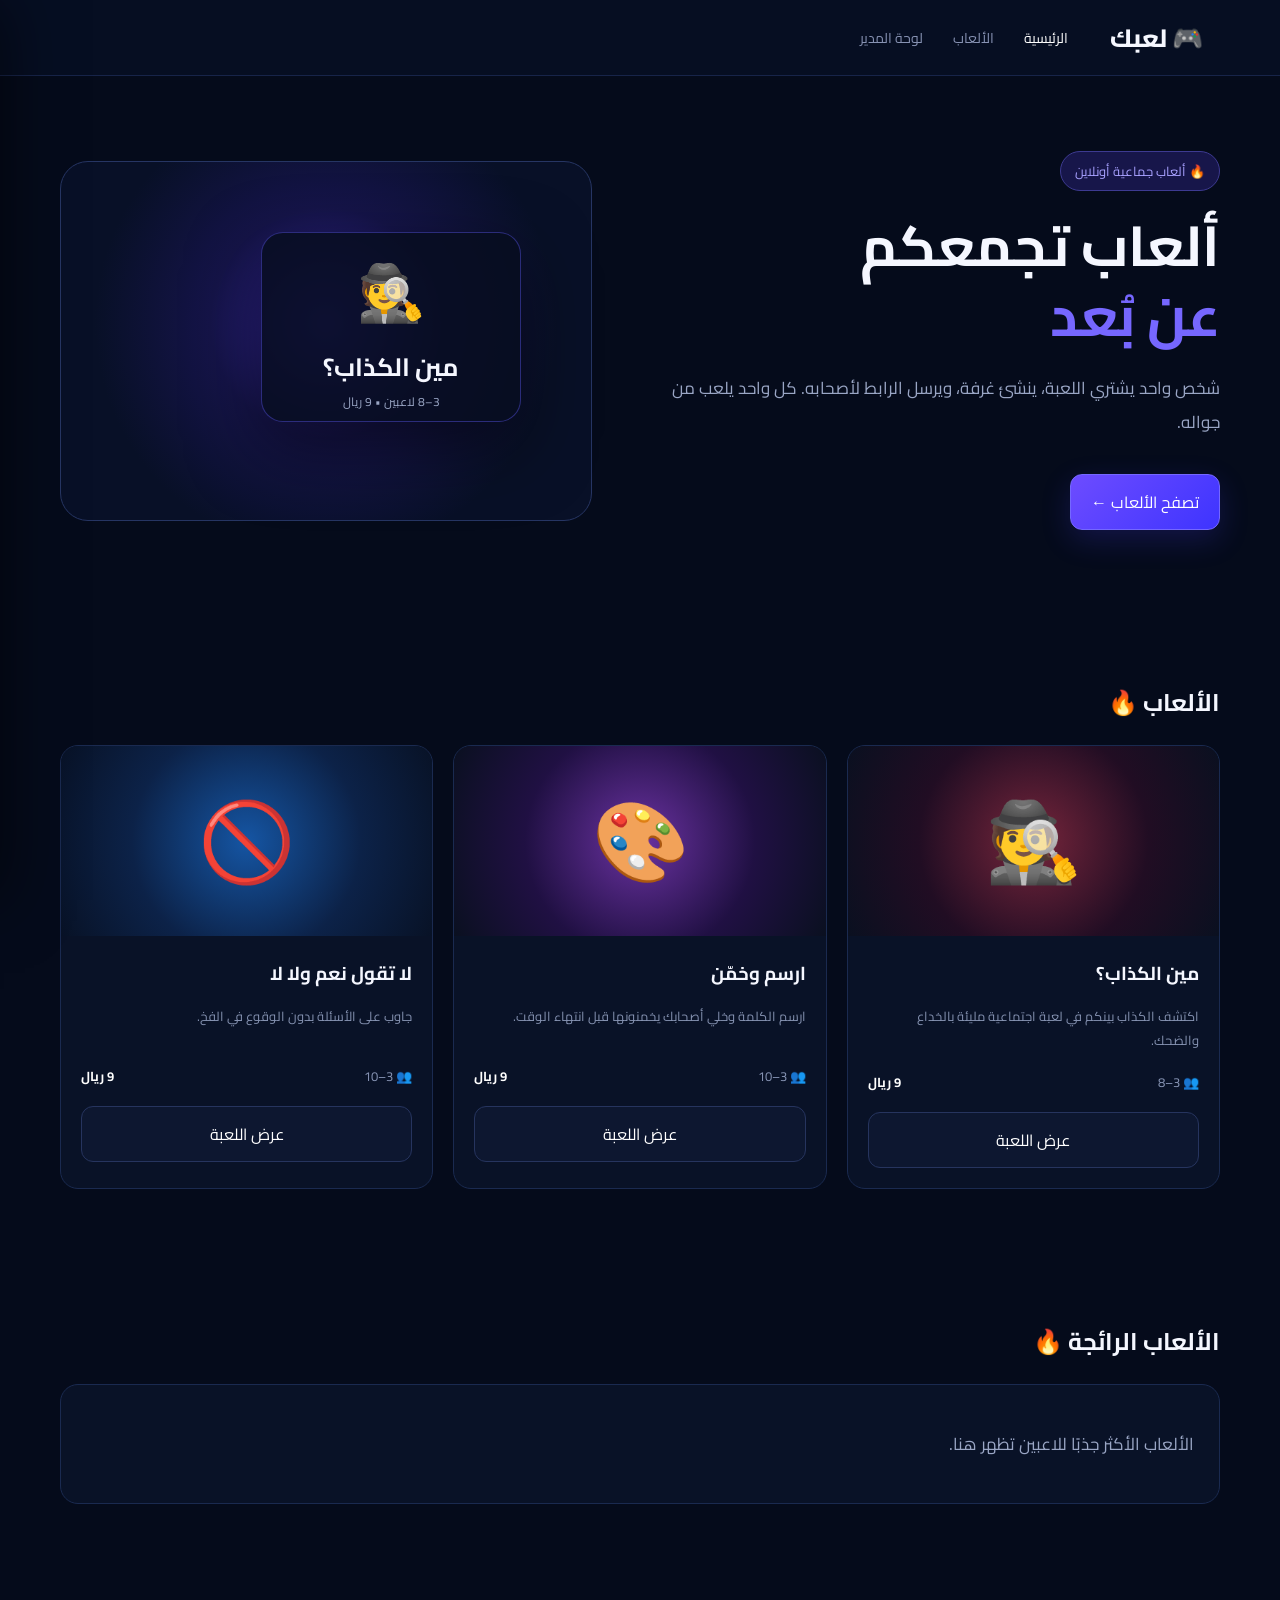
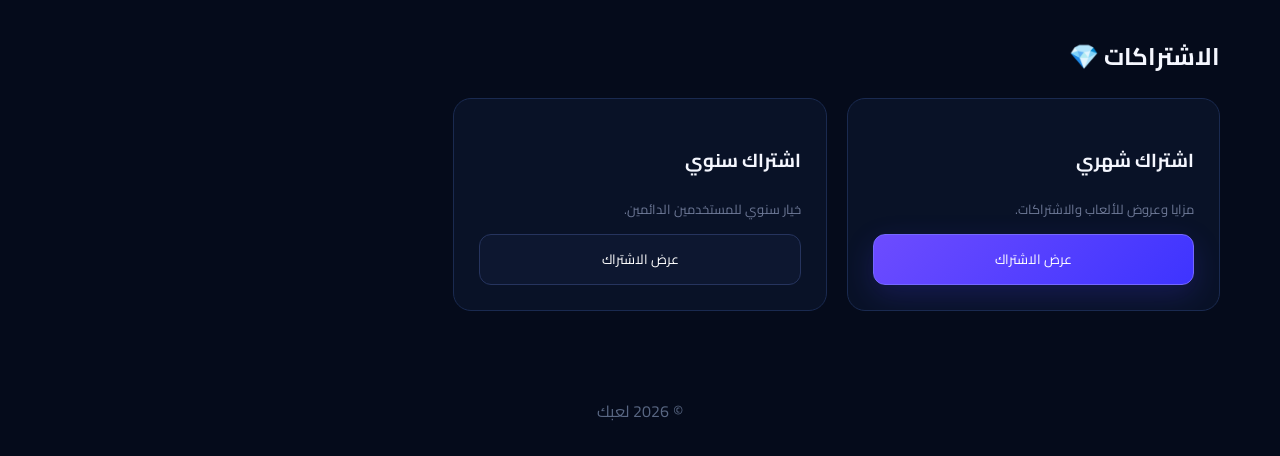
==== commit 477e8d53: "Add files via upload" ====
--- a/index.html
+++ b/index.html
@@ -1,23 +1,53 @@
-<!doctype html>
-<html lang="ar" dir="rtl">
-<head><meta charset="utf-8"><meta name="viewport" content="width=device-width,initial-scale=1"><meta name="theme-color" content="#070d1d"><title>لعبك | ألعاب جماعية أونلاين</title><link rel="stylesheet" href="styles.css"></head>
-<body>
-<header class="nav">
-  <a class="logo" href="index.html"><span class="logo-mark">🎮</span><span>لعبك</span></a>
-  <nav><a class="active" href="index.html">الرئيسية</a><a href="#games">الألعاب</a><a href="#how">كيف تعمل؟</a><a href="#faq">الأسئلة</a></nav>
-  <div class="nav-actions"><a class="btn ghost small" href="admin.html">دخول المشرف</a><button class="menu-btn" onclick="toggleMenu()">☰</button></div>
-</header>
-<div id="mobileMenu" class="mobile-menu hidden"><a href="index.html">🏠 الرئيسية</a><a href="#games" onclick="toggleMenu()">🎮 الألعاب</a><a href="#how" onclick="toggleMenu()">✨ كيف تعمل؟</a><a href="#faq" onclick="toggleMenu()">❓ الأسئلة</a><a href="admin.html">👑 لوحة المشرف</a></div>
-<main>
-<section class="hero wrap">
-  <div class="hero-copy"><span class="pill">🔥 ألعاب جماعية أونلاين</span><h1>اللعب أحلى<br><span>مع جماعتك.</span></h1><p>اشتري لعبة واحدة، أنشئ غرفة وشارك الرابط مع أصحابك. كل شخص يلعب من جواله، بدون تعقيد.</p><div class="hero-actions"><a class="btn primary" href="#games">تصفح الألعاب <b>←</b></a><a class="btn ghost" href="#how">كيف تعمل؟</a></div><div class="trust"><span>⚡ دخول سريع</span><span>👥 لعب جماعي</span><span>📱 يعمل على الجوال</span></div></div>
-  <div class="hero-art"><div class="glow"></div><div class="hero-game-card"><div class="cover purple">🕵️</div><div class="hero-card-info"><span class="tag">الأكثر شعبية</span><b>مين الكذاب؟</b><small>3–8 لاعبين · 9 ريال</small></div></div><div class="float-chip chip-one">🔥 رائج الآن</div><div class="float-chip chip-two">👥 8 لاعبين</div></div>
+<!doctype html><html lang="ar" dir="rtl"><head><meta charset="utf-8"><meta name="viewport" content="width=device-width,initial-scale=1"><title>لعبك</title><link rel="stylesheet" href="styles.css"></head>
+<body><header class="nav"><a class="logo" href="index.html">🎮 لعبك</a><nav><a class="active" href="index.html">الرئيسية</a><a href="#games">الألعاب</a><a href="admin.html">لوحة المدير</a></nav></header>
+<button class="menu-toggle" id="menuToggle" aria-label="فتح القائمة">☰</button>
+<div class="menu-overlay" id="menuOverlay"></div>
+<aside class="mobile-menu" id="mobileMenu">
+  <div class="mobile-menu-head">
+    <strong>🎮 لعبك</strong>
+    <button class="menu-close" id="menuClose" aria-label="إغلاق">×</button>
+  </div>
+  <div class="menu-account" id="menuAccount">
+    <div class="menu-avatar">👤</div>
+    <div>
+      <b id="menuAccountTitle">زائر</b>
+      <small id="menuAccountSub">سجّل الدخول للمتابعة</small>
+    </div>
+  </div>
+  <nav class="menu-links">
+    <a href="index.html">🏠 الرئيسية</a>
+    <a href="index.html#games">🎮 الألعاب</a>
+    <a href="index.html#trending">🔥 الألعاب الرائجة</a>
+    <a href="index.html#subscriptions">💎 الاشتراكات</a>
+    <button type="button" id="menuLoginBtn">👤 تسجيل الدخول</button>
+    <button type="button" id="menuLogoutBtn" class="hidden">↩ تسجيل الخروج</button>
+    <a href="admin.html" id="menuAdminLink" class="hidden">🛡️ لوحة المدير</a>
+  </nav>
+</aside>
+
+<main><section class="hero"><div><span class="pill">🔥 ألعاب جماعية أونلاين</span><h1>ألعاب تجمعكم<br><span>عن بُعد</span></h1><p>شخص واحد يشتري اللعبة، ينشئ غرفة، ويرسل الرابط لأصحابه. كل واحد يلعب من جواله.</p><a class="btn primary" href="#games">تصفح الألعاب ←</a></div><div class="hero-art"><div class="floating-card">🕵️<b>مين الكذاب؟</b><small>3–8 لاعبين • 9 ريال</small></div></div></section>
+<section id="games" class="section"><div class="section-head"><h2>الألعاب 🔥</h2></div><div id="gamesGrid" class="grid"></div></section>
+<section id="trending" class="section">
+  <div class="section-head"><h2>الألعاب الرائجة 🔥</h2></div>
+  <div class="panel trending-box"><p class="lead">الألعاب الأكثر جذبًا للاعبين تظهر هنا.</p></div>
 </section>
-<section class="stats-strip wrap"><div><b>+3</b><span>ألعاب جاهزة</span></div><div><b>3–10</b><span>لاعبين في اللعبة</span></div><div><b>15–30</b><span>دقيقة للعبة</span></div><div><b>24/7</b><span>متاح أونلاين</span></div></section>
-<section id="games" class="section wrap"><div class="section-head"><div><span class="eyebrow">اختَر لعبتك</span><h2>الألعاب الأكثر متعة 🔥</h2><p>ألعاب اجتماعية سريعة ومناسبة للجلسات مع الأصدقاء.</p></div></div><div class="game-tools"><div class="search"><span>⌕</span><input id="gameSearch" oninput="filterGames()" placeholder="ابحث عن لعبة..." autocomplete="off"></div><div class="filters"><button class="filter active" data-filter="all" onclick="setGameFilter('all',this)">الكل</button><button class="filter" data-filter="popular" onclick="setGameFilter('popular',this)">🔥 رائج</button><button class="filter" data-filter="quick" onclick="setGameFilter('quick',this)">⚡ سريع</button></div></div><div id="gamesGrid" class="grid"></div><div id="noGames" class="empty hidden">ما لقينا لعبة بهذا الاسم 😅</div></section>
-<section id="how" class="how section"><div class="wrap"><div class="section-head center"><div><span class="eyebrow">بكل بساطة</span><h2>كيف تلعب مع أصحابك؟</h2></div></div><div class="steps"><article><div>1</div><h3>اختر لعبة</h3><p>تصفح الألعاب واختر اللعبة المناسبة لجماعتك.</p></article><article><div>2</div><h3>أنشئ غرفة</h3><p>بعد الشراء تحصل على غرفة خاصة بك وكود مشاركة.</p></article><article><div>3</div><h3>شارك الرابط</h3><p>أرسل الرابط لأصحابك وكل واحد يدخل من جواله.</p></article><article><div>4</div><h3>ابدأ اللعب</h3><p>اجتمعوا وابدؤوا الجولة واستمتعوا باللعبة.</p></article></div></div></section>
-<section class="section wrap"><div class="promo"><div><span class="pill">🎁 قريبًا</span><h2>محتوى جديد باستمرار</h2><p>نضيف ألعابًا وتحديات جديدة حتى كل جلسة تكون مختلفة.</p></div><a class="btn primary" href="#games">شوف الألعاب</a></div></section>
-<section id="faq" class="section wrap"><div class="section-head center"><div><span class="eyebrow">مساعدة</span><h2>أسئلة شائعة</h2></div></div><div class="faq"><details open><summary>هل أحتاج تطبيق؟</summary><p>لا. «لعبك» يعمل من المتصفح على الجوال والكمبيوتر.</p></details><details><summary>هل أصدقائي يحتاجون شراء اللعبة؟</summary><p>في النموذج الحالي، شخص واحد يشتري اللعبة وينشئ الغرفة ثم يدعو أصحابه.</p></details><details><summary>هل الغرف تعمل بين أكثر من جوال؟</summary><p>النسخة الحالية تجريبية. سنفعّل المزامنة الحقيقية بين الأجهزة مع ربط قاعدة البيانات.</p></details></div></section>
+<section id="subscriptions" class="section">
+  <div class="section-head"><h2>الاشتراكات 💎</h2></div>
+  <div class="grid">
+    <article class="panel subscription-card"><h3>اشتراك شهري</h3><p class="muted">مزايا وعروض للألعاب والاشتراكات.</p><button class="btn primary wide" onclick="alert('سيتم ربط الدفع بعد اختيار بوابة الدفع.')">عرض الاشتراك</button></article>
+    <article class="panel subscription-card"><h3>اشتراك سنوي</h3><p class="muted">خيار سنوي للمستخدمين الدائمين.</p><button class="btn wide" onclick="alert('سيتم ربط الدفع بعد اختيار بوابة الدفع.')">عرض الاشتراك</button></article>
+  </div>
+</section>
 </main>
-<footer><div class="wrap footer-inner"><div><a class="logo" href="index.html"><span class="logo-mark">🎮</span><span>لعبك</span></a><p>اللعب أحلى مع جماعتك.</p></div><div><b>روابط</b><a href="#games">الألعاب</a><a href="#how">كيف تعمل؟</a><a href="#faq">الأسئلة</a></div><div><b>الحساب</b><a href="admin.html">دخول المشرف</a><span>دعم العملاء قريبًا</span></div></div><div class="copyright">© 2026 لعبك · جميع الحقوق محفوظة</div></footer>
-<script src="app.js"></script></body></html>
+<div id="customerLogin" class="modal hidden">
+  <div class="modal-card customer-login-card">
+    <button class="modal-x" id="customerLoginClose">×</button>
+    <div class="logo">🎮 لعبك</div>
+    <h2>دخول العميل</h2>
+    <p class="muted">أدخل رقم جوالك للتعرف على حسابك.</p>
+    <input id="customerPhone" inputmode="tel" autocomplete="tel" placeholder="05xxxxxxxx">
+    <button class="btn primary wide" id="customerLoginSubmit">دخول</button>
+    <small class="login-note">لن يظهر لك قسم المدير؛ المدير يدخل بإيميل المشرف من صفحة لوحة المدير.</small>
+  </div>
+</div>
+<footer>© 2026 لعبك</footer><script src="app.js"></script></body></html>
--- a/styles.css
+++ b/styles.css
@@ -1,4 +1,27 @@
-@import url('https://fonts.googleapis.com/css2?family=Cairo:wght@400;500;600;700;800;900&display=swap');
-:root{--bg:#050a18;--card:#0a1328;--card2:#0d1832;--line:#1b2d55;--muted:#8997ba;--text:#f7f8ff;--primary:#6447ff;--primary2:#3f36ff;--green:#67e0b0}*{box-sizing:border-box}html{scroll-behavior:smooth}body{margin:0;background:radial-gradient(circle at 70% -10%,#17134a 0,transparent 30%),var(--bg);color:var(--text);font-family:Cairo,Arial,sans-serif}a{text-decoration:none;color:inherit}button,input{font-family:inherit}.wrap{max-width:1180px;margin:auto;padding-left:20px;padding-right:20px}.nav{height:78px;border-bottom:1px solid #16254a;display:flex;align-items:center;padding:0 max(20px,calc((100% - 1180px)/2));gap:42px;background:#071024ee;backdrop-filter:blur(14px);position:sticky;top:0;z-index:20}.logo{display:flex;align-items:center;gap:8px;font-size:26px;font-weight:900;white-space:nowrap}.logo-mark{font-size:25px}.nav nav{display:flex;gap:27px;flex:1}.nav nav a{color:#8996b6;font-size:14px}.nav nav a:hover,.nav nav a.active{color:#fff}.nav-actions{display:flex;align-items:center;gap:10px}.btn{display:inline-flex;align-items:center;justify-content:center;gap:10px;border:1px solid #26375f;background:#0d1730;color:#fff;border-radius:13px;padding:12px 20px;cursor:pointer;transition:.2s}.btn:hover{transform:translateY(-1px);border-color:#4d5e91}.btn.primary{background:linear-gradient(135deg,var(--primary),var(--primary2));border-color:#7566ff;box-shadow:0 12px 32px #5143ff38}.btn.ghost{background:transparent}.btn.small{padding:8px 13px;font-size:12px}.menu-btn{display:none;background:#0d1730;color:#fff;border:1px solid #25365d;border-radius:11px;padding:9px 12px;font-size:20px}.mobile-menu{position:fixed;top:78px;right:15px;left:15px;background:#0a1226;border:1px solid #26385f;border-radius:16px;padding:10px;z-index:19;box-shadow:0 20px 60px #000b}.mobile-menu a{display:block;padding:14px;border-radius:10px;color:#bdc6dd}.mobile-menu a:hover{background:#121e3a;color:#fff}.hidden{display:none!important}.hero{min-height:590px;display:grid;grid-template-columns:1.05fr .95fr;gap:60px;align-items:center;padding-top:65px;padding-bottom:55px}.pill{display:inline-flex;border:1px solid #3e3894;background:#161547;color:#aaa4ff;border-radius:30px;padding:7px 14px;font-size:13px}.hero h1{font-size:66px;line-height:1.18;margin:20px 0 12px;letter-spacing:-2px}.hero h1 span{color:#7463ff}.hero p{color:#a1acc8;line-height:2;font-size:18px;max-width:600px}.hero-actions{display:flex;gap:12px;margin-top:25px}.trust{display:flex;gap:22px;flex-wrap:wrap;color:#7f8eaf;font-size:12px;margin-top:25px}.hero-art{height:430px;position:relative;display:flex;align-items:center;justify-content:center;background:radial-gradient(circle at 50% 50%,#3324b8 0,#171442 38%,#071024 72%);border:1px solid #273966;border-radius:34px;overflow:hidden}.glow{position:absolute;width:280px;height:280px;border-radius:50%;background:#6b52ff40;filter:blur(35px)}.hero-game-card{position:relative;width:275px;background:#071024e8;border:1px solid #4e49a0;border-radius:22px;overflow:hidden;box-shadow:0 30px 80px #000b;transform:rotate(-3deg)}.hero-game-card .cover{height:205px}.cover{display:flex;align-items:center;justify-content:center;font-size:78px}.red{background:radial-gradient(circle,#76253b,#210d23 55%,#0a1020)}.purple{background:radial-gradient(circle,#6b32a2,#201043 55%,#0a1020)}.blue{background:radial-gradient(circle,#1555a3,#0c2248 55%,#081226)}.hero-card-info{padding:18px}.hero-card-info b,.hero-card-info small{display:block}.hero-card-info small{color:#8b98b8;margin-top:5px;font-size:12px}.tag{display:inline-block;background:#211c62;color:#b4adff;border:1px solid #5048b0;border-radius:20px;padding:4px 8px;font-size:10px;margin-bottom:8px}.float-chip{position:absolute;padding:10px 14px;background:#0a1227dd;border:1px solid #334775;border-radius:13px;box-shadow:0 12px 35px #0007;font-size:12px}.chip-one{top:45px;right:25px}.chip-two{bottom:45px;left:25px}.stats-strip{display:grid;grid-template-columns:repeat(4,1fr);border-top:1px solid #17284c;border-bottom:1px solid #17284c;background:#07102480}.stats-strip div{text-align:center;padding:22px 10px;border-left:1px solid #17284c}.stats-strip div:last-child{border-left:0}.stats-strip b{display:block;font-size:25px}.stats-strip span{color:#7786a7;font-size:12px}.section{padding-top:80px;padding-bottom:80px}.section-head{display:flex;justify-content:space-between;align-items:end}.section-head.center{justify-content:center;text-align:center}.eyebrow{color:#8275ff;font-size:12px;font-weight:700}.section h2{font-size:32px;margin:8px 0}.section-head p{color:#7786a7;margin:0}.game-tools{display:flex;gap:14px;align-items:center;justify-content:space-between;margin:28px 0}.search{flex:1;max-width:450px;display:flex;align-items:center;gap:9px;border:1px solid #22365f;background:#091329;border-radius:13px;padding:0 14px}.search span{font-size:25px;color:#7987a8}.search input{width:100%;border:0;outline:0;background:transparent;color:#fff;padding:13px 0;font-size:13px}.search input::placeholder{color:#657392}.filters{display:flex;gap:8px;flex-wrap:wrap}.filter{border:1px solid #20345d;background:#091329;color:#8897b7;border-radius:12px;padding:9px 13px;cursor:pointer}.filter.active,.filter:hover{background:#191650;color:#fff;border-color:#4c46a4}.grid{display:grid;grid-template-columns:repeat(3,1fr);gap:20px}.game-card{background:linear-gradient(180deg,#0b152b,#081124);border:1px solid #1b2e54;border-radius:20px;overflow:hidden;transition:.22s}.game-card:hover{transform:translateY(-5px);border-color:#3a4f82;box-shadow:0 20px 45px #0005}.game-card .cover{height:200px}.game-info{padding:20px}.game-info h3{margin:0 0 7px;font-size:19px}.game-info p{color:#8492b2;font-size:13px;line-height:1.8;min-height:48px;margin:0}.game-meta{display:flex;justify-content:space-between;align-items:center;margin:17px 0;color:#8b98b6;font-size:12px}.game-meta strong{color:#fff;font-size:17px}.game-info .btn{width:100%}.empty{text-align:center;color:#8996b5;border:1px dashed #26375b;border-radius:16px;padding:35px}.how{background:linear-gradient(180deg,#071024,#080d1d);border-top:1px solid #15264a;border-bottom:1px solid #15264a}.steps{display:grid;grid-template-columns:repeat(4,1fr);gap:18px;margin-top:38px}.steps article{background:#0a1429;border:1px solid #1a2d52;border-radius:17px;padding:23px}.steps article>div{width:42px;height:42px;border-radius:12px;display:grid;place-items:center;background:#1b1751;color:#9b92ff;border:1px solid #4a43a0;font-weight:800}.steps h3{margin:18px 0 7px}.steps p{color:#7f8eaf;font-size:12px;line-height:1.8}.promo{border:1px solid #273967;border-radius:24px;padding:35px;display:flex;align-items:center;justify-content:space-between;background:radial-gradient(circle at 80% 50%,#27206d,#0a1429 55%)}.promo h2{margin:13px 0 5px}.promo p{color:#8d9ab9;margin:0}.faq{max-width:800px;margin:30px auto 0}.faq details{border:1px solid #1b2e54;background:#091329;border-radius:14px;margin:10px 0;padding:17px 20px}.faq summary{cursor:pointer;font-weight:700}.faq p{color:#8997b5;line-height:1.9;font-size:13px;margin-bottom:0}footer{border-top:1px solid #17284b;background:#060b18}.footer-inner{display:grid;grid-template-columns:1.5fr 1fr 1fr;gap:50px;padding-top:45px;padding-bottom:35px}.footer-inner p,.footer-inner span,.footer-inner a:not(.logo){display:block;color:#687795;font-size:12px;margin-top:10px}.footer-inner b{font-size:13px}.copyright{text-align:center;border-top:1px solid #132444;padding:20px;color:#52617f;font-size:11px}
-@media(max-width:800px){.nav{height:70px;padding:0 16px;justify-content:space-between}.nav nav{display:none}.menu-btn{display:block}.nav-actions .btn{display:none}.hero{grid-template-columns:1fr;min-height:auto;padding-top:45px}.hero h1{font-size:48px}.hero-art{height:330px}.stats-strip{grid-template-columns:repeat(2,1fr)}.stats-strip div{border-bottom:1px solid #17284c}.grid,.steps{grid-template-columns:1fr 1fr}.game-tools{align-items:stretch;flex-direction:column}.search{max-width:none}.promo{gap:25px;align-items:flex-start;flex-direction:column}.footer-inner{grid-template-columns:1fr 1fr}}
-@media(max-width:500px){.hero h1{font-size:42px}.hero p{font-size:15px}.hero-actions{flex-direction:column}.hero-actions .btn{width:100%}.hero-art{height:300px}.hero-game-card{width:235px}.hero-game-card .cover{height:170px}.grid,.steps{grid-template-columns:1fr}.section{padding-top:60px;padding-bottom:60px}.section h2{font-size:27px}.footer-inner{grid-template-columns:1fr}.trust{gap:10px;flex-direction:column}.float-chip{font-size:10px}.chip-one{right:10px}.chip-two{left:10px}}
+@import url('https://fonts.googleapis.com/css2?family=Cairo:wght@400;600;700;800&display=swap');*{box-sizing:border-box}body{margin:0;background:#050b1b;color:#f5f7ff;font-family:Cairo,Arial,sans-serif}a{text-decoration:none;color:inherit}.nav{height:76px;border-bottom:1px solid #172449;display:flex;align-items:center;padding:0 6%;gap:42px;background:#071024ee;position:sticky;top:0;z-index:5}.logo{font-size:25px;font-weight:800}.nav nav{display:flex;gap:30px;flex:1}.nav nav a{color:#8792b3;font-size:14px}.nav nav a.active,.nav nav a:hover{color:white}.hero{max-width:1200px;margin:auto;min-height:510px;padding:75px 20px;display:grid;grid-template-columns:1.05fr .95fr;align-items:center;gap:40px}.hero h1{font-size:56px;line-height:1.25;margin:20px 0}.hero h1 span{color:#7667ff}.hero p,.lead{color:#9aa6c5;line-height:2;font-size:17px;max-width:620px}.pill{display:inline-block;border:1px solid #3d3a91;background:#17164a;color:#a8a1ff;border-radius:30px;padding:7px 14px;font-size:13px}.btn{display:inline-flex;align-items:center;justify-content:center;border:1px solid #26345e;background:#0d1730;color:white;border-radius:12px;padding:12px 20px;font-family:inherit;cursor:pointer}.btn.primary{background:linear-gradient(135deg,#6d4cff,#3e34ff);border-color:#7568ff;box-shadow:0 10px 30px #4c3cff33}.hero .btn{margin-top:18px}.hero-art{height:360px;position:relative;background:radial-gradient(circle at 50% 45%,#3828a8 0,#151449 35%,#081027 70%);border:1px solid #263563;border-radius:28px}.floating-card{position:absolute;top:70px;right:70px;width:260px;height:190px;border:1px solid #605bff66;border-radius:22px;background:#080d20dd;box-shadow:0 25px 70px #0008;display:flex;flex-direction:column;align-items:center;justify-content:center;font-size:55px}.floating-card b{font-size:25px}.floating-card small{font-size:12px;color:#9aa6c5}.section{max-width:1200px;margin:auto;padding:55px 20px}.section-head{display:flex;align-items:center;justify-content:space-between}.grid{display:grid;grid-template-columns:repeat(3,1fr);gap:20px}.game-card,.panel{background:#091227;border:1px solid #1a2a50;border-radius:18px;overflow:hidden}.cover{height:190px;display:flex;align-items:center;justify-content:center;font-size:78px}.red{background:radial-gradient(circle,#76253b,#210d23 55%,#0a1020)}.purple{background:radial-gradient(circle,#6b32a2,#201043 55%,#0a1020)}.blue{background:radial-gradient(circle,#1555a3,#0c2248 55%,#081226)}.game-info{padding:20px}.game-info h3{margin:0 0 8px}.game-info p{color:#8592b1;font-size:13px;min-height:42px}.game-info>div{display:flex;justify-content:space-between;margin:18px 0;color:#8794b4;font-size:13px}.game-info strong{color:white}.game-info .btn{width:100%}footer{text-align:center;color:#596783;padding:30px}.detail{max-width:1200px;margin:auto;padding:70px 20px;display:grid;grid-template-columns:1fr 1.2fr;gap:60px;align-items:center}.detail-cover{height:430px;border-radius:25px;border:1px solid #26355d;display:flex;align-items:center;justify-content:center;font-size:130px;position:relative}.detail-cover span{position:absolute;bottom:28px;font-size:30px;font-weight:800}.stats{display:flex;gap:12px;flex-wrap:wrap;margin:25px 0}.stats span{border:1px solid #1f3158;padding:10px 15px;border-radius:12px;color:#9aa6c5}.buy{display:flex;align-items:center;gap:25px;margin-top:35px}.buy strong{font-size:32px}.room{max-width:1100px;margin:auto;padding:50px 20px}.room-top{display:flex;justify-content:space-between;align-items:center}.code{color:#887fff;letter-spacing:4px}.room-layout{display:grid;grid-template-columns:1.2fr .8fr;gap:20px;margin-top:30px}.panel{padding:25px}.panel h2 small{color:#667594;font-size:13px}.players{display:grid;grid-template-columns:repeat(3,1fr);gap:12px}.player{padding:18px;background:#0c1832;border:1px solid #1c2e55;border-radius:14px;display:flex;flex-direction:column;align-items:center;font-size:35px}.player span{font-size:14px;margin-top:7px}.player small{font-size:10px;color:#7c89a8}.ready{margin:20px 0;background:#10263a;border:1px solid #1d664f;color:#74dcb0;padding:13px;border-radius:12px;text-align:center}.wide{width:100%}.preview{text-align:center;display:flex;flex-direction:column;align-items:center;justify-content:center;min-height:420px}.preview-art{font-size:90px}.preview p{color:#8793b0;line-height:1.8}.state{margin-top:20px;padding:14px;border-radius:12px;background:#0d1730;color:#a9a2ff}.admin-body{display:flex;min-height:100vh}.sidebar{width:250px;border-left:1px solid #18274b;background:#071025;padding:28px 18px;display:flex;flex-direction:column;gap:8px}.sidebar>a,.side-link{padding:13px 15px;color:#8592b1;border-radius:10px;background:none;border:0;text-align:right;font:inherit;cursor:pointer}.sidebar>a:hover,.side-active{background:#151c4d!important;color:white!important}.admin-name{margin:25px 0;color:#fff}.admin-name small{display:block;color:#697693;font-size:11px}.dashboard{flex:1;padding:40px;max-width:1400px}.dash-head{display:flex;justify-content:space-between;align-items:center}.muted{color:#6d7896;font-size:13px}.metrics{display:grid;grid-template-columns:repeat(4,1fr);gap:15px;margin:30px 0}.metrics>div{background:#091329;border:1px solid #1a2a4d;border-radius:15px;padding:22px}.metrics small{color:#72809e;display:block}.metrics strong{display:block;font-size:27px;margin:9px 0}.admin-panel{margin:18px 0}.admin-row{display:flex;align-items:center;justify-content:space-between;padding:16px 4px;border-bottom:1px solid #172746}.admin-row small{display:block;color:#6e7b98;margin-top:4px}.small{padding:7px 12px;font-size:12px}.danger{border-color:#713b50}.login{min-height:100vh;display:grid;place-items:center}.login-card{width:min(420px,90%);padding:35px;background:#091227;border:1px solid #1a2a50;border-radius:20px;text-align:center}.login-card input,.modal-card input,.modal-card textarea{width:100%;margin:8px 0;padding:14px;border-radius:10px;border:1px solid #26345e;background:#060d1e;color:white;font-family:inherit}.login-card small{display:block;color:#64718e;margin-top:18px}.hidden{display:none!important}.modal{position:fixed;inset:0;background:#0009;display:grid;place-items:center;z-index:20}.modal-card{width:min(520px,92%);padding:28px;background:#091227;border:1px solid #26355d;border-radius:18px}.modal-card textarea{min-height:110px;resize:vertical}.modal-actions{display:flex;gap:10px;justify-content:flex-start;margin-top:10px}
+@media(max-width:800px){.nav{padding:0 18px;gap:15px}.nav nav{gap:12px}.hero,.detail,.room-layout{grid-template-columns:1fr}.hero h1{font-size:40px}.grid,.metrics{grid-template-columns:1fr 1fr}.sidebar{display:none}.dashboard{padding:20px}.players{grid-template-columns:repeat(2,1fr)}}@media(max-width:500px){.grid,.metrics{grid-template-columns:1fr}.hero-art{height:280px}.detail-cover{height:300px}.room-top{gap:10px;align-items:flex-start;flex-direction:column}}
+
+/* Mobile side menu */
+.menu-toggle{display:none;position:fixed;top:17px;left:16px;z-index:60;width:44px;height:44px;border:1px solid #26345e;border-radius:12px;background:#0b1530;color:#fff;font-size:23px;cursor:pointer}
+.menu-overlay{display:none;position:fixed;inset:0;background:#0009;z-index:55}
+.mobile-menu{position:fixed;top:0;left:0;bottom:0;width:min(330px,86vw);background:#071025;border-right:1px solid #26345e;z-index:65;transform:translateX(-105%);transition:transform .25s ease;padding:22px 16px;box-shadow:20px 0 60px #0008}
+.mobile-menu.open{transform:translateX(0)}
+.menu-overlay.open{display:block}
+.mobile-menu-head{display:flex;align-items:center;justify-content:space-between;padding:4px 4px 22px;border-bottom:1px solid #1a2a50;font-size:20px}
+.menu-close{border:0;background:#111c37;color:#fff;border-radius:10px;width:40px;height:40px;font-size:28px;cursor:pointer}
+.menu-account{display:flex;gap:12px;align-items:center;padding:18px 8px;border-bottom:1px solid #1a2a50}
+.menu-avatar{width:44px;height:44px;border-radius:50%;display:grid;place-items:center;background:#121e3b;font-size:22px}
+.menu-account small{display:block;color:#72809e;margin-top:3px;font-size:11px}
+.menu-links{display:flex;flex-direction:column;gap:7px;padding-top:16px}
+.menu-links a,.menu-links button{display:block;width:100%;text-align:right;padding:13px 14px;border:1px solid transparent;border-radius:11px;background:transparent;color:#cbd4ea;font:inherit;text-decoration:none;cursor:pointer}
+.menu-links a:hover,.menu-links button:hover{background:#121d3a;border-color:#26345e;color:#fff}
+.customer-login-card{position:relative}
+.modal-x{position:absolute;top:12px;left:12px;border:0;background:#111c37;color:#fff;border-radius:9px;width:36px;height:36px;font-size:24px;cursor:pointer}
+.login-note{display:block;color:#667594;line-height:1.7;margin-top:12px}
+.trending-box{padding:25px}.subscription-card{padding:25px}
+@media(max-width:800px){
+  .menu-toggle{display:block}
+  .nav{padding-left:72px}
+  .nav nav{display:none}
+  .logo{font-size:22px}
+}
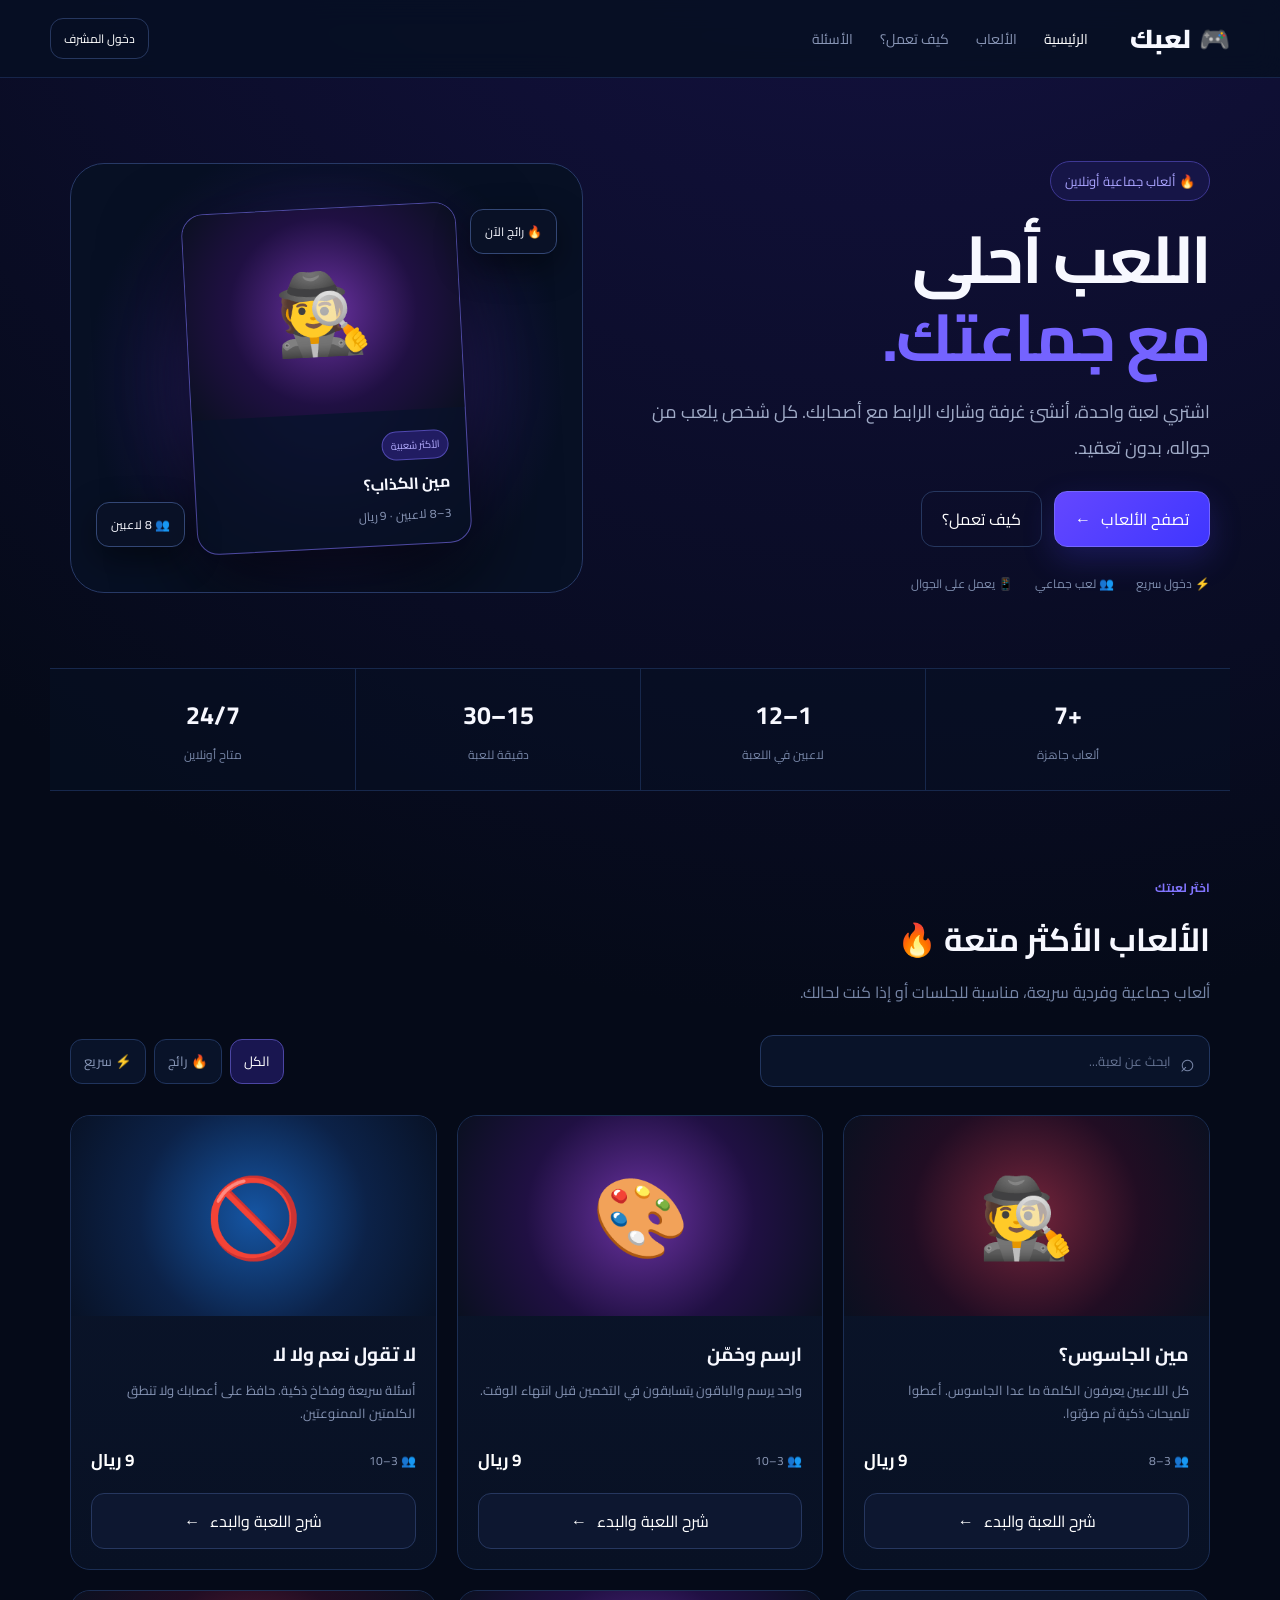
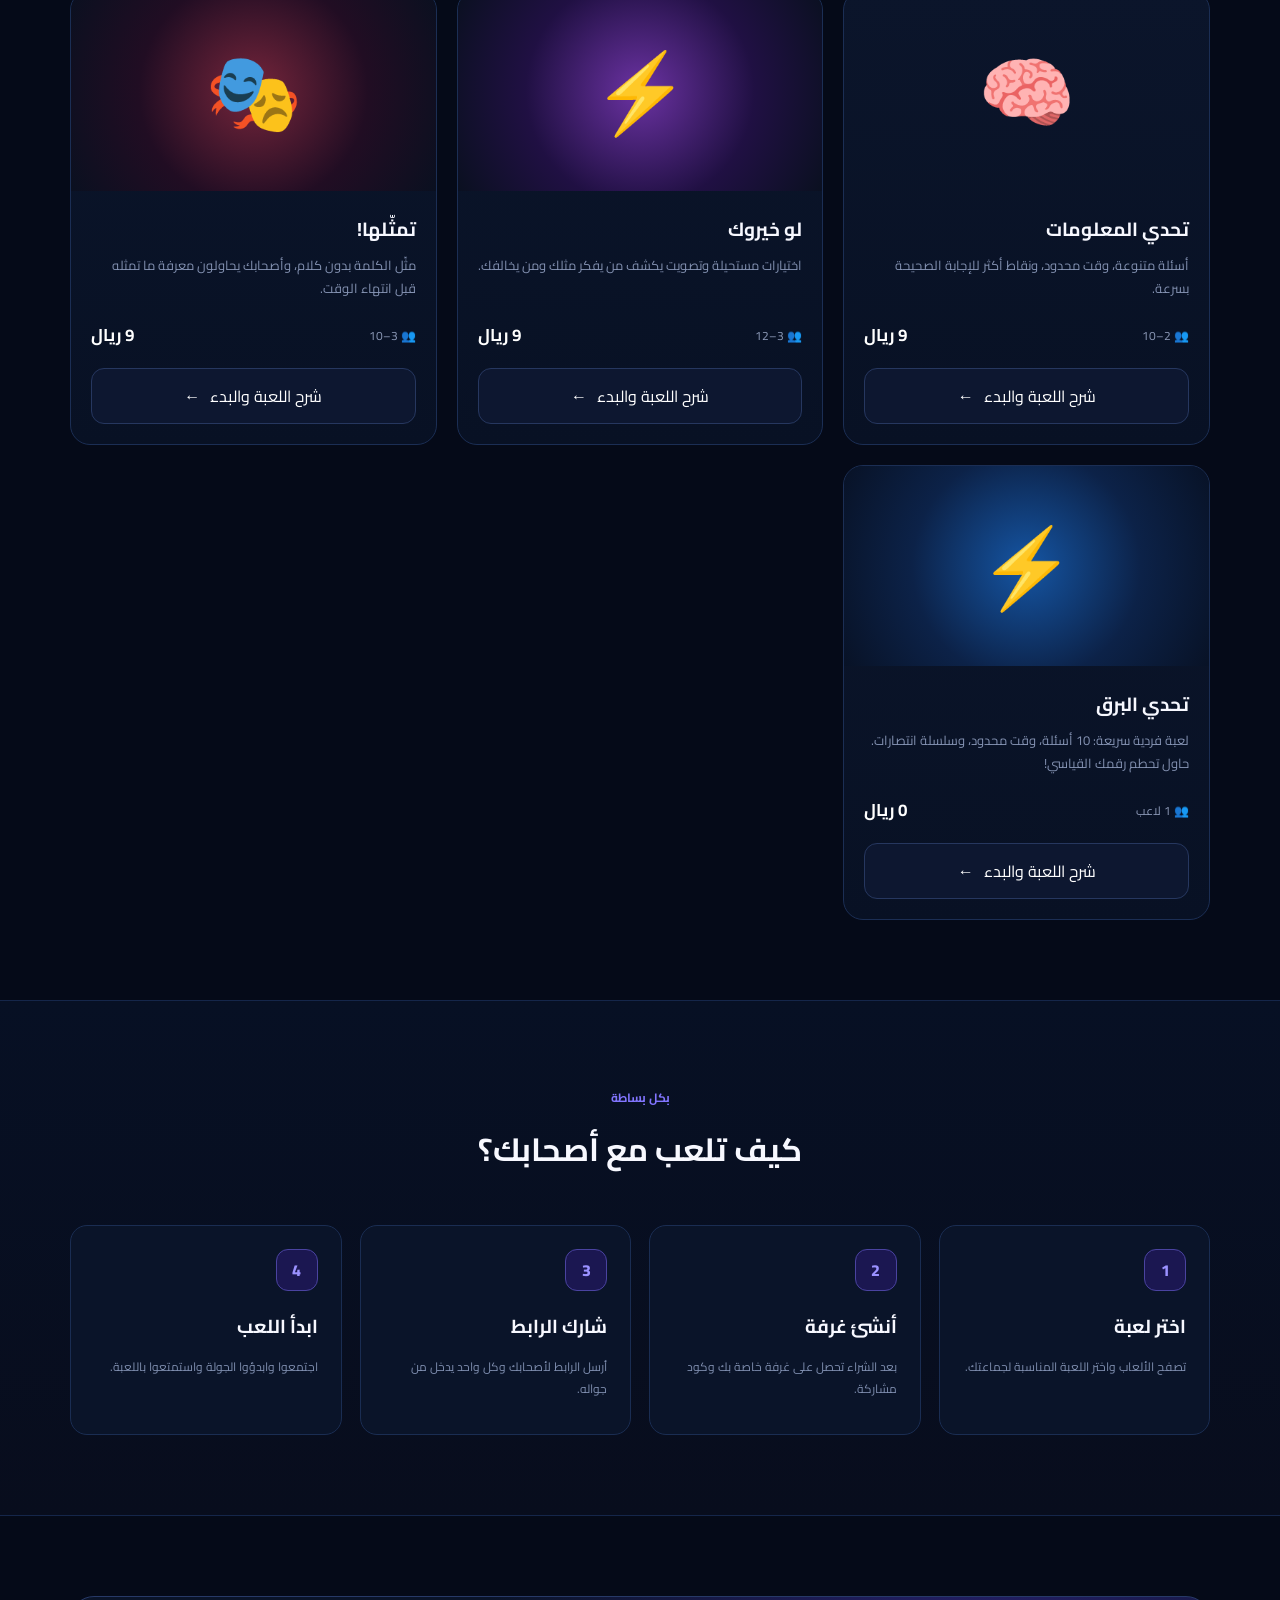
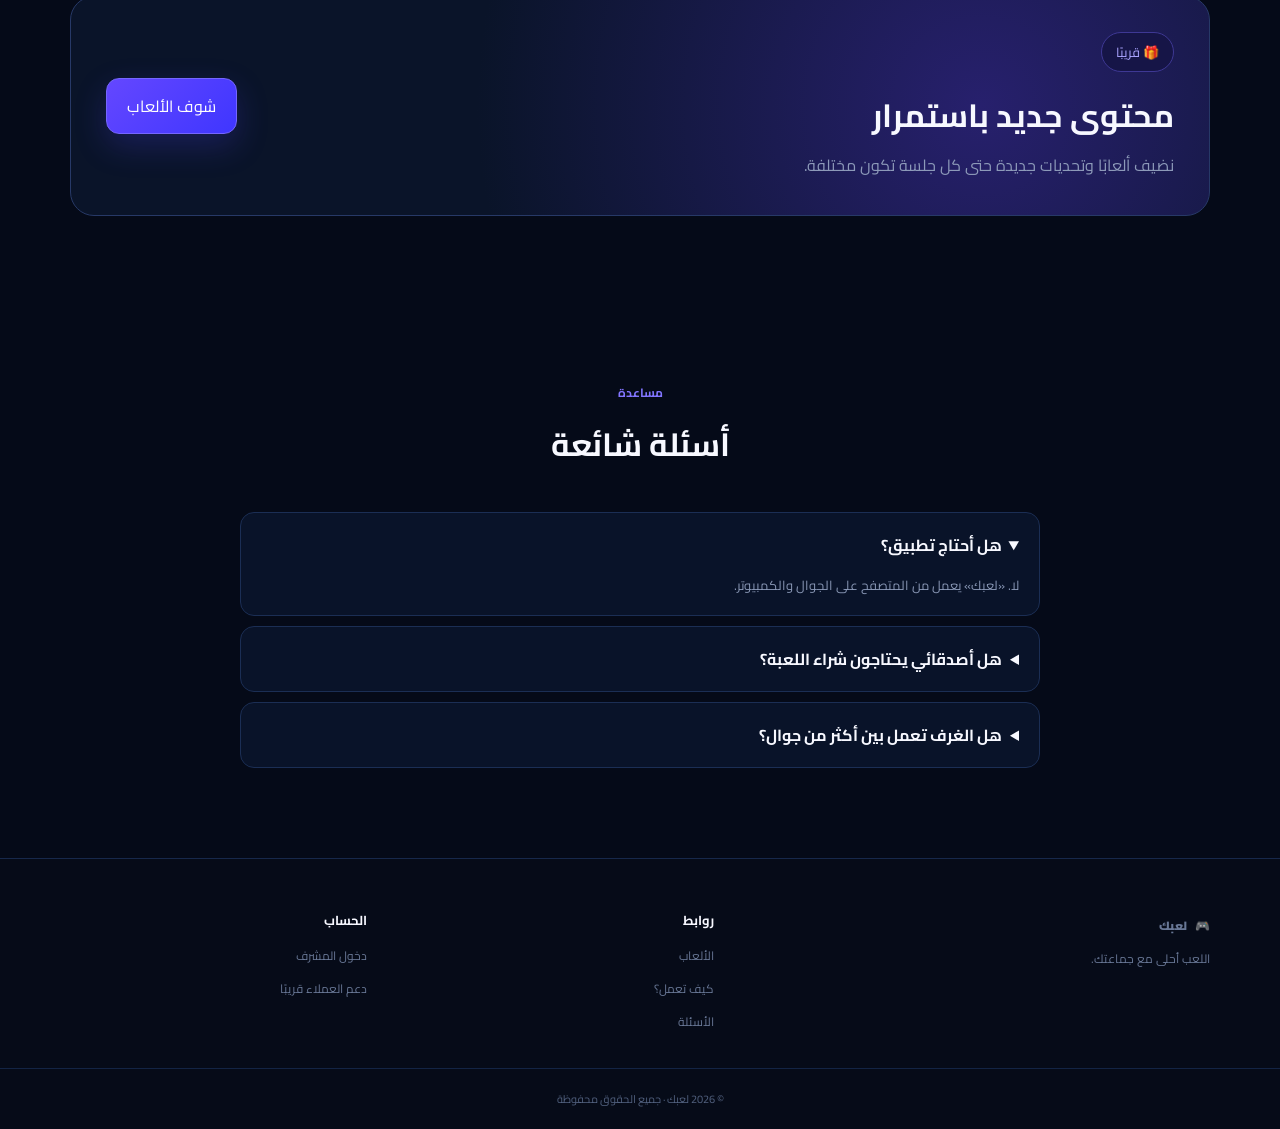
==== commit 03a173d2: "Add files via upload" ====
--- a/index.html
+++ b/index.html
@@ -1,53 +1,23 @@
-<!doctype html><html lang="ar" dir="rtl"><head><meta charset="utf-8"><meta name="viewport" content="width=device-width,initial-scale=1"><title>لعبك</title><link rel="stylesheet" href="styles.css"></head>
-<body><header class="nav"><a class="logo" href="index.html">🎮 لعبك</a><nav><a class="active" href="index.html">الرئيسية</a><a href="#games">الألعاب</a><a href="admin.html">لوحة المدير</a></nav></header>
-<button class="menu-toggle" id="menuToggle" aria-label="فتح القائمة">☰</button>
-<div class="menu-overlay" id="menuOverlay"></div>
-<aside class="mobile-menu" id="mobileMenu">
-  <div class="mobile-menu-head">
-    <strong>🎮 لعبك</strong>
-    <button class="menu-close" id="menuClose" aria-label="إغلاق">×</button>
-  </div>
-  <div class="menu-account" id="menuAccount">
-    <div class="menu-avatar">👤</div>
-    <div>
-      <b id="menuAccountTitle">زائر</b>
-      <small id="menuAccountSub">سجّل الدخول للمتابعة</small>
-    </div>
-  </div>
-  <nav class="menu-links">
-    <a href="index.html">🏠 الرئيسية</a>
-    <a href="index.html#games">🎮 الألعاب</a>
-    <a href="index.html#trending">🔥 الألعاب الرائجة</a>
-    <a href="index.html#subscriptions">💎 الاشتراكات</a>
-    <button type="button" id="menuLoginBtn">👤 تسجيل الدخول</button>
-    <button type="button" id="menuLogoutBtn" class="hidden">↩ تسجيل الخروج</button>
-    <a href="admin.html" id="menuAdminLink" class="hidden">🛡️ لوحة المدير</a>
-  </nav>
-</aside>
-
-<main><section class="hero"><div><span class="pill">🔥 ألعاب جماعية أونلاين</span><h1>ألعاب تجمعكم<br><span>عن بُعد</span></h1><p>شخص واحد يشتري اللعبة، ينشئ غرفة، ويرسل الرابط لأصحابه. كل واحد يلعب من جواله.</p><a class="btn primary" href="#games">تصفح الألعاب ←</a></div><div class="hero-art"><div class="floating-card">🕵️<b>مين الكذاب؟</b><small>3–8 لاعبين • 9 ريال</small></div></div></section>
-<section id="games" class="section"><div class="section-head"><h2>الألعاب 🔥</h2></div><div id="gamesGrid" class="grid"></div></section>
-<section id="trending" class="section">
-  <div class="section-head"><h2>الألعاب الرائجة 🔥</h2></div>
-  <div class="panel trending-box"><p class="lead">الألعاب الأكثر جذبًا للاعبين تظهر هنا.</p></div>
+<!doctype html>
+<html lang="ar" dir="rtl">
+<head><meta charset="utf-8"><meta name="viewport" content="width=device-width,initial-scale=1"><meta name="theme-color" content="#070d1d"><title>لعبك | ألعاب جماعية أونلاين</title><link rel="stylesheet" href="styles.css"></head>
+<body>
+<header class="nav">
+  <a class="logo" href="index.html"><span class="logo-mark">🎮</span><span>لعبك</span></a>
+  <nav><a class="active" href="index.html">الرئيسية</a><a href="#games">الألعاب</a><a href="#how">كيف تعمل؟</a><a href="#faq">الأسئلة</a></nav>
+  <div class="nav-actions"><a class="btn ghost small" href="admin.html">دخول المشرف</a><button class="menu-btn" onclick="toggleMenu()">☰</button></div>
+</header>
+<div id="mobileMenu" class="mobile-menu hidden"><a href="index.html">🏠 الرئيسية</a><a href="#games" onclick="toggleMenu()">🎮 الألعاب</a><a href="#how" onclick="toggleMenu()">✨ كيف تعمل؟</a><a href="#faq" onclick="toggleMenu()">❓ الأسئلة</a><a href="admin.html">👑 لوحة المشرف</a></div>
+<main>
+<section class="hero wrap">
+  <div class="hero-copy"><span class="pill">🔥 ألعاب جماعية أونلاين</span><h1>اللعب أحلى<br><span>مع جماعتك.</span></h1><p>اشتري لعبة واحدة، أنشئ غرفة وشارك الرابط مع أصحابك. كل شخص يلعب من جواله، بدون تعقيد.</p><div class="hero-actions"><a class="btn primary" href="#games">تصفح الألعاب <b>←</b></a><a class="btn ghost" href="#how">كيف تعمل؟</a></div><div class="trust"><span>⚡ دخول سريع</span><span>👥 لعب جماعي</span><span>📱 يعمل على الجوال</span></div></div>
+  <div class="hero-art"><div class="glow"></div><div class="hero-game-card"><div class="cover purple">🕵️</div><div class="hero-card-info"><span class="tag">الأكثر شعبية</span><b>مين الكذاب؟</b><small>3–8 لاعبين · 9 ريال</small></div></div><div class="float-chip chip-one">🔥 رائج الآن</div><div class="float-chip chip-two">👥 8 لاعبين</div></div>
 </section>
-<section id="subscriptions" class="section">
-  <div class="section-head"><h2>الاشتراكات 💎</h2></div>
-  <div class="grid">
-    <article class="panel subscription-card"><h3>اشتراك شهري</h3><p class="muted">مزايا وعروض للألعاب والاشتراكات.</p><button class="btn primary wide" onclick="alert('سيتم ربط الدفع بعد اختيار بوابة الدفع.')">عرض الاشتراك</button></article>
-    <article class="panel subscription-card"><h3>اشتراك سنوي</h3><p class="muted">خيار سنوي للمستخدمين الدائمين.</p><button class="btn wide" onclick="alert('سيتم ربط الدفع بعد اختيار بوابة الدفع.')">عرض الاشتراك</button></article>
-  </div>
-</section>
+<section class="stats-strip wrap"><div><b>+7</b><span>ألعاب جاهزة</span></div><div><b>1–12</b><span>لاعبين في اللعبة</span></div><div><b>15–30</b><span>دقيقة للعبة</span></div><div><b>24/7</b><span>متاح أونلاين</span></div></section>
+<section id="games" class="section wrap"><div class="section-head"><div><span class="eyebrow">اختَر لعبتك</span><h2>الألعاب الأكثر متعة 🔥</h2><p>ألعاب جماعية وفردية سريعة، مناسبة للجلسات أو إذا كنت لحالك.</p></div></div><div class="game-tools"><div class="search"><span>⌕</span><input id="gameSearch" oninput="filterGames()" placeholder="ابحث عن لعبة..." autocomplete="off"></div><div class="filters"><button class="filter active" data-filter="all" onclick="setGameFilter('all',this)">الكل</button><button class="filter" data-filter="popular" onclick="setGameFilter('popular',this)">🔥 رائج</button><button class="filter" data-filter="quick" onclick="setGameFilter('quick',this)">⚡ سريع</button></div></div><div id="gamesGrid" class="grid"></div><div id="noGames" class="empty hidden">ما لقينا لعبة بهذا الاسم 😅</div></section>
+<section id="how" class="how section"><div class="wrap"><div class="section-head center"><div><span class="eyebrow">بكل بساطة</span><h2>كيف تلعب مع أصحابك؟</h2></div></div><div class="steps"><article><div>1</div><h3>اختر لعبة</h3><p>تصفح الألعاب واختر اللعبة المناسبة لجماعتك.</p></article><article><div>2</div><h3>أنشئ غرفة</h3><p>بعد الشراء تحصل على غرفة خاصة بك وكود مشاركة.</p></article><article><div>3</div><h3>شارك الرابط</h3><p>أرسل الرابط لأصحابك وكل واحد يدخل من جواله.</p></article><article><div>4</div><h3>ابدأ اللعب</h3><p>اجتمعوا وابدؤوا الجولة واستمتعوا باللعبة.</p></article></div></div></section>
+<section class="section wrap"><div class="promo"><div><span class="pill">🎁 قريبًا</span><h2>محتوى جديد باستمرار</h2><p>نضيف ألعابًا وتحديات جديدة حتى كل جلسة تكون مختلفة.</p></div><a class="btn primary" href="#games">شوف الألعاب</a></div></section>
+<section id="faq" class="section wrap"><div class="section-head center"><div><span class="eyebrow">مساعدة</span><h2>أسئلة شائعة</h2></div></div><div class="faq"><details open><summary>هل أحتاج تطبيق؟</summary><p>لا. «لعبك» يعمل من المتصفح على الجوال والكمبيوتر.</p></details><details><summary>هل أصدقائي يحتاجون شراء اللعبة؟</summary><p>في النموذج الحالي، شخص واحد يشتري اللعبة وينشئ الغرفة ثم يدعو أصحابه.</p></details><details><summary>هل الغرف تعمل بين أكثر من جوال؟</summary><p>النسخة الحالية تجريبية. سنفعّل المزامنة الحقيقية بين الأجهزة مع ربط قاعدة البيانات.</p></details></div></section>
 </main>
-<div id="customerLogin" class="modal hidden">
-  <div class="modal-card customer-login-card">
-    <button class="modal-x" id="customerLoginClose">×</button>
-    <div class="logo">🎮 لعبك</div>
-    <h2>دخول العميل</h2>
-    <p class="muted">أدخل رقم جوالك للتعرف على حسابك.</p>
-    <input id="customerPhone" inputmode="tel" autocomplete="tel" placeholder="05xxxxxxxx">
-    <button class="btn primary wide" id="customerLoginSubmit">دخول</button>
-    <small class="login-note">لن يظهر لك قسم المدير؛ المدير يدخل بإيميل المشرف من صفحة لوحة المدير.</small>
-  </div>
-</div>
-<footer>© 2026 لعبك</footer><script src="app.js"></script></body></html>+<footer><div class="wrap footer-inner"><div><a class="logo" href="index.html"><span class="logo-mark">🎮</span><span>لعبك</span></a><p>اللعب أحلى مع جماعتك.</p></div><div><b>روابط</b><a href="#games">الألعاب</a><a href="#how">كيف تعمل؟</a><a href="#faq">الأسئلة</a></div><div><b>الحساب</b><a href="admin.html">دخول المشرف</a><span>دعم العملاء قريبًا</span></div></div><div class="copyright">© 2026 لعبك · جميع الحقوق محفوظة</div></footer>
+<script src="app.js"></script></body></html>
--- a/styles.css
+++ b/styles.css
@@ -1,27 +1,15 @@
-@import url('https://fonts.googleapis.com/css2?family=Cairo:wght@400;600;700;800&display=swap');*{box-sizing:border-box}body{margin:0;background:#050b1b;color:#f5f7ff;font-family:Cairo,Arial,sans-serif}a{text-decoration:none;color:inherit}.nav{height:76px;border-bottom:1px solid #172449;display:flex;align-items:center;padding:0 6%;gap:42px;background:#071024ee;position:sticky;top:0;z-index:5}.logo{font-size:25px;font-weight:800}.nav nav{display:flex;gap:30px;flex:1}.nav nav a{color:#8792b3;font-size:14px}.nav nav a.active,.nav nav a:hover{color:white}.hero{max-width:1200px;margin:auto;min-height:510px;padding:75px 20px;display:grid;grid-template-columns:1.05fr .95fr;align-items:center;gap:40px}.hero h1{font-size:56px;line-height:1.25;margin:20px 0}.hero h1 span{color:#7667ff}.hero p,.lead{color:#9aa6c5;line-height:2;font-size:17px;max-width:620px}.pill{display:inline-block;border:1px solid #3d3a91;background:#17164a;color:#a8a1ff;border-radius:30px;padding:7px 14px;font-size:13px}.btn{display:inline-flex;align-items:center;justify-content:center;border:1px solid #26345e;background:#0d1730;color:white;border-radius:12px;padding:12px 20px;font-family:inherit;cursor:pointer}.btn.primary{background:linear-gradient(135deg,#6d4cff,#3e34ff);border-color:#7568ff;box-shadow:0 10px 30px #4c3cff33}.hero .btn{margin-top:18px}.hero-art{height:360px;position:relative;background:radial-gradient(circle at 50% 45%,#3828a8 0,#151449 35%,#081027 70%);border:1px solid #263563;border-radius:28px}.floating-card{position:absolute;top:70px;right:70px;width:260px;height:190px;border:1px solid #605bff66;border-radius:22px;background:#080d20dd;box-shadow:0 25px 70px #0008;display:flex;flex-direction:column;align-items:center;justify-content:center;font-size:55px}.floating-card b{font-size:25px}.floating-card small{font-size:12px;color:#9aa6c5}.section{max-width:1200px;margin:auto;padding:55px 20px}.section-head{display:flex;align-items:center;justify-content:space-between}.grid{display:grid;grid-template-columns:repeat(3,1fr);gap:20px}.game-card,.panel{background:#091227;border:1px solid #1a2a50;border-radius:18px;overflow:hidden}.cover{height:190px;display:flex;align-items:center;justify-content:center;font-size:78px}.red{background:radial-gradient(circle,#76253b,#210d23 55%,#0a1020)}.purple{background:radial-gradient(circle,#6b32a2,#201043 55%,#0a1020)}.blue{background:radial-gradient(circle,#1555a3,#0c2248 55%,#081226)}.game-info{padding:20px}.game-info h3{margin:0 0 8px}.game-info p{color:#8592b1;font-size:13px;min-height:42px}.game-info>div{display:flex;justify-content:space-between;margin:18px 0;color:#8794b4;font-size:13px}.game-info strong{color:white}.game-info .btn{width:100%}footer{text-align:center;color:#596783;padding:30px}.detail{max-width:1200px;margin:auto;padding:70px 20px;display:grid;grid-template-columns:1fr 1.2fr;gap:60px;align-items:center}.detail-cover{height:430px;border-radius:25px;border:1px solid #26355d;display:flex;align-items:center;justify-content:center;font-size:130px;position:relative}.detail-cover span{position:absolute;bottom:28px;font-size:30px;font-weight:800}.stats{display:flex;gap:12px;flex-wrap:wrap;margin:25px 0}.stats span{border:1px solid #1f3158;padding:10px 15px;border-radius:12px;color:#9aa6c5}.buy{display:flex;align-items:center;gap:25px;margin-top:35px}.buy strong{font-size:32px}.room{max-width:1100px;margin:auto;padding:50px 20px}.room-top{display:flex;justify-content:space-between;align-items:center}.code{color:#887fff;letter-spacing:4px}.room-layout{display:grid;grid-template-columns:1.2fr .8fr;gap:20px;margin-top:30px}.panel{padding:25px}.panel h2 small{color:#667594;font-size:13px}.players{display:grid;grid-template-columns:repeat(3,1fr);gap:12px}.player{padding:18px;background:#0c1832;border:1px solid #1c2e55;border-radius:14px;display:flex;flex-direction:column;align-items:center;font-size:35px}.player span{font-size:14px;margin-top:7px}.player small{font-size:10px;color:#7c89a8}.ready{margin:20px 0;background:#10263a;border:1px solid #1d664f;color:#74dcb0;padding:13px;border-radius:12px;text-align:center}.wide{width:100%}.preview{text-align:center;display:flex;flex-direction:column;align-items:center;justify-content:center;min-height:420px}.preview-art{font-size:90px}.preview p{color:#8793b0;line-height:1.8}.state{margin-top:20px;padding:14px;border-radius:12px;background:#0d1730;color:#a9a2ff}.admin-body{display:flex;min-height:100vh}.sidebar{width:250px;border-left:1px solid #18274b;background:#071025;padding:28px 18px;display:flex;flex-direction:column;gap:8px}.sidebar>a,.side-link{padding:13px 15px;color:#8592b1;border-radius:10px;background:none;border:0;text-align:right;font:inherit;cursor:pointer}.sidebar>a:hover,.side-active{background:#151c4d!important;color:white!important}.admin-name{margin:25px 0;color:#fff}.admin-name small{display:block;color:#697693;font-size:11px}.dashboard{flex:1;padding:40px;max-width:1400px}.dash-head{display:flex;justify-content:space-between;align-items:center}.muted{color:#6d7896;font-size:13px}.metrics{display:grid;grid-template-columns:repeat(4,1fr);gap:15px;margin:30px 0}.metrics>div{background:#091329;border:1px solid #1a2a4d;border-radius:15px;padding:22px}.metrics small{color:#72809e;display:block}.metrics strong{display:block;font-size:27px;margin:9px 0}.admin-panel{margin:18px 0}.admin-row{display:flex;align-items:center;justify-content:space-between;padding:16px 4px;border-bottom:1px solid #172746}.admin-row small{display:block;color:#6e7b98;margin-top:4px}.small{padding:7px 12px;font-size:12px}.danger{border-color:#713b50}.login{min-height:100vh;display:grid;place-items:center}.login-card{width:min(420px,90%);padding:35px;background:#091227;border:1px solid #1a2a50;border-radius:20px;text-align:center}.login-card input,.modal-card input,.modal-card textarea{width:100%;margin:8px 0;padding:14px;border-radius:10px;border:1px solid #26345e;background:#060d1e;color:white;font-family:inherit}.login-card small{display:block;color:#64718e;margin-top:18px}.hidden{display:none!important}.modal{position:fixed;inset:0;background:#0009;display:grid;place-items:center;z-index:20}.modal-card{width:min(520px,92%);padding:28px;background:#091227;border:1px solid #26355d;border-radius:18px}.modal-card textarea{min-height:110px;resize:vertical}.modal-actions{display:flex;gap:10px;justify-content:flex-start;margin-top:10px}
-@media(max-width:800px){.nav{padding:0 18px;gap:15px}.nav nav{gap:12px}.hero,.detail,.room-layout{grid-template-columns:1fr}.hero h1{font-size:40px}.grid,.metrics{grid-template-columns:1fr 1fr}.sidebar{display:none}.dashboard{padding:20px}.players{grid-template-columns:repeat(2,1fr)}}@media(max-width:500px){.grid,.metrics{grid-template-columns:1fr}.hero-art{height:280px}.detail-cover{height:300px}.room-top{gap:10px;align-items:flex-start;flex-direction:column}}
+@import url('https://fonts.googleapis.com/css2?family=Cairo:wght@400;500;600;700;800;900&display=swap');
+:root{--bg:#050a18;--card:#0a1328;--card2:#0d1832;--line:#1b2d55;--muted:#8997ba;--text:#f7f8ff;--primary:#6447ff;--primary2:#3f36ff;--green:#67e0b0}*{box-sizing:border-box}html{scroll-behavior:smooth}body{margin:0;background:radial-gradient(circle at 70% -10%,#17134a 0,transparent 30%),var(--bg);color:var(--text);font-family:Cairo,Arial,sans-serif}a{text-decoration:none;color:inherit}button,input{font-family:inherit}.wrap{max-width:1180px;margin:auto;padding-left:20px;padding-right:20px}.nav{height:78px;border-bottom:1px solid #16254a;display:flex;align-items:center;padding:0 max(20px,calc((100% - 1180px)/2));gap:42px;background:#071024ee;backdrop-filter:blur(14px);position:sticky;top:0;z-index:20}.logo{display:flex;align-items:center;gap:8px;font-size:26px;font-weight:900;white-space:nowrap}.logo-mark{font-size:25px}.nav nav{display:flex;gap:27px;flex:1}.nav nav a{color:#8996b6;font-size:14px}.nav nav a:hover,.nav nav a.active{color:#fff}.nav-actions{display:flex;align-items:center;gap:10px}.btn{display:inline-flex;align-items:center;justify-content:center;gap:10px;border:1px solid #26375f;background:#0d1730;color:#fff;border-radius:13px;padding:12px 20px;cursor:pointer;transition:.2s}.btn:hover{transform:translateY(-1px);border-color:#4d5e91}.btn.primary{background:linear-gradient(135deg,var(--primary),var(--primary2));border-color:#7566ff;box-shadow:0 12px 32px #5143ff38}.btn.ghost{background:transparent}.btn.small{padding:8px 13px;font-size:12px}.menu-btn{display:none;background:#0d1730;color:#fff;border:1px solid #25365d;border-radius:11px;padding:9px 12px;font-size:20px}.mobile-menu{position:fixed;top:78px;right:15px;left:15px;background:#0a1226;border:1px solid #26385f;border-radius:16px;padding:10px;z-index:19;box-shadow:0 20px 60px #000b}.mobile-menu a{display:block;padding:14px;border-radius:10px;color:#bdc6dd}.mobile-menu a:hover{background:#121e3a;color:#fff}.hidden{display:none!important}.hero{min-height:590px;display:grid;grid-template-columns:1.05fr .95fr;gap:60px;align-items:center;padding-top:65px;padding-bottom:55px}.pill{display:inline-flex;border:1px solid #3e3894;background:#161547;color:#aaa4ff;border-radius:30px;padding:7px 14px;font-size:13px}.hero h1{font-size:66px;line-height:1.18;margin:20px 0 12px;letter-spacing:-2px}.hero h1 span{color:#7463ff}.hero p{color:#a1acc8;line-height:2;font-size:18px;max-width:600px}.hero-actions{display:flex;gap:12px;margin-top:25px}.trust{display:flex;gap:22px;flex-wrap:wrap;color:#7f8eaf;font-size:12px;margin-top:25px}.hero-art{height:430px;position:relative;display:flex;align-items:center;justify-content:center;background:radial-gradient(circle at 50% 50%,#3324b8 0,#171442 38%,#071024 72%);border:1px solid #273966;border-radius:34px;overflow:hidden}.glow{position:absolute;width:280px;height:280px;border-radius:50%;background:#6b52ff40;filter:blur(35px)}.hero-game-card{position:relative;width:275px;background:#071024e8;border:1px solid #4e49a0;border-radius:22px;overflow:hidden;box-shadow:0 30px 80px #000b;transform:rotate(-3deg)}.hero-game-card .cover{height:205px}.cover{display:flex;align-items:center;justify-content:center;font-size:78px}.red{background:radial-gradient(circle,#76253b,#210d23 55%,#0a1020)}.purple{background:radial-gradient(circle,#6b32a2,#201043 55%,#0a1020)}.blue{background:radial-gradient(circle,#1555a3,#0c2248 55%,#081226)}.hero-card-info{padding:18px}.hero-card-info b,.hero-card-info small{display:block}.hero-card-info small{color:#8b98b8;margin-top:5px;font-size:12px}.tag{display:inline-block;background:#211c62;color:#b4adff;border:1px solid #5048b0;border-radius:20px;padding:4px 8px;font-size:10px;margin-bottom:8px}.float-chip{position:absolute;padding:10px 14px;background:#0a1227dd;border:1px solid #334775;border-radius:13px;box-shadow:0 12px 35px #0007;font-size:12px}.chip-one{top:45px;right:25px}.chip-two{bottom:45px;left:25px}.stats-strip{display:grid;grid-template-columns:repeat(4,1fr);border-top:1px solid #17284c;border-bottom:1px solid #17284c;background:#07102480}.stats-strip div{text-align:center;padding:22px 10px;border-left:1px solid #17284c}.stats-strip div:last-child{border-left:0}.stats-strip b{display:block;font-size:25px}.stats-strip span{color:#7786a7;font-size:12px}.section{padding-top:80px;padding-bottom:80px}.section-head{display:flex;justify-content:space-between;align-items:end}.section-head.center{justify-content:center;text-align:center}.eyebrow{color:#8275ff;font-size:12px;font-weight:700}.section h2{font-size:32px;margin:8px 0}.section-head p{color:#7786a7;margin:0}.game-tools{display:flex;gap:14px;align-items:center;justify-content:space-between;margin:28px 0}.search{flex:1;max-width:450px;display:flex;align-items:center;gap:9px;border:1px solid #22365f;background:#091329;border-radius:13px;padding:0 14px}.search span{font-size:25px;color:#7987a8}.search input{width:100%;border:0;outline:0;background:transparent;color:#fff;padding:13px 0;font-size:13px}.search input::placeholder{color:#657392}.filters{display:flex;gap:8px;flex-wrap:wrap}.filter{border:1px solid #20345d;background:#091329;color:#8897b7;border-radius:12px;padding:9px 13px;cursor:pointer}.filter.active,.filter:hover{background:#191650;color:#fff;border-color:#4c46a4}.grid{display:grid;grid-template-columns:repeat(3,1fr);gap:20px}.game-card{background:linear-gradient(180deg,#0b152b,#081124);border:1px solid #1b2e54;border-radius:20px;overflow:hidden;transition:.22s}.game-card:hover{transform:translateY(-5px);border-color:#3a4f82;box-shadow:0 20px 45px #0005}.game-card .cover{height:200px}.game-info{padding:20px}.game-info h3{margin:0 0 7px;font-size:19px}.game-info p{color:#8492b2;font-size:13px;line-height:1.8;min-height:48px;margin:0}.game-meta{display:flex;justify-content:space-between;align-items:center;margin:17px 0;color:#8b98b6;font-size:12px}.game-meta strong{color:#fff;font-size:17px}.game-info .btn{width:100%}.empty{text-align:center;color:#8996b5;border:1px dashed #26375b;border-radius:16px;padding:35px}.how{background:linear-gradient(180deg,#071024,#080d1d);border-top:1px solid #15264a;border-bottom:1px solid #15264a}.steps{display:grid;grid-template-columns:repeat(4,1fr);gap:18px;margin-top:38px}.steps article{background:#0a1429;border:1px solid #1a2d52;border-radius:17px;padding:23px}.steps article>div{width:42px;height:42px;border-radius:12px;display:grid;place-items:center;background:#1b1751;color:#9b92ff;border:1px solid #4a43a0;font-weight:800}.steps h3{margin:18px 0 7px}.steps p{color:#7f8eaf;font-size:12px;line-height:1.8}.promo{border:1px solid #273967;border-radius:24px;padding:35px;display:flex;align-items:center;justify-content:space-between;background:radial-gradient(circle at 80% 50%,#27206d,#0a1429 55%)}.promo h2{margin:13px 0 5px}.promo p{color:#8d9ab9;margin:0}.faq{max-width:800px;margin:30px auto 0}.faq details{border:1px solid #1b2e54;background:#091329;border-radius:14px;margin:10px 0;padding:17px 20px}.faq summary{cursor:pointer;font-weight:700}.faq p{color:#8997b5;line-height:1.9;font-size:13px;margin-bottom:0}footer{border-top:1px solid #17284b;background:#060b18}.footer-inner{display:grid;grid-template-columns:1.5fr 1fr 1fr;gap:50px;padding-top:45px;padding-bottom:35px}.footer-inner p,.footer-inner span,.footer-inner a:not(.logo){display:block;color:#687795;font-size:12px;margin-top:10px}.footer-inner b{font-size:13px}.copyright{text-align:center;border-top:1px solid #132444;padding:20px;color:#52617f;font-size:11px}
+@media(max-width:800px){.nav{height:70px;padding:0 16px;justify-content:space-between}.nav nav{display:none}.menu-btn{display:block}.nav-actions .btn{display:none}.hero{grid-template-columns:1fr;min-height:auto;padding-top:45px}.hero h1{font-size:48px}.hero-art{height:330px}.stats-strip{grid-template-columns:repeat(2,1fr)}.stats-strip div{border-bottom:1px solid #17284c}.grid,.steps{grid-template-columns:1fr 1fr}.game-tools{align-items:stretch;flex-direction:column}.search{max-width:none}.promo{gap:25px;align-items:flex-start;flex-direction:column}.footer-inner{grid-template-columns:1fr 1fr}}
+@media(max-width:500px){.hero h1{font-size:42px}.hero p{font-size:15px}.hero-actions{flex-direction:column}.hero-actions .btn{width:100%}.hero-art{height:300px}.hero-game-card{width:235px}.hero-game-card .cover{height:170px}.grid,.steps{grid-template-columns:1fr}.section{padding-top:60px;padding-bottom:60px}.section h2{font-size:27px}.footer-inner{grid-template-columns:1fr}.trust{gap:10px;flex-direction:column}.float-chip{font-size:10px}.chip-one{right:10px}.chip-two{left:10px}}
+/* Game detail + room UI */
+.detail{padding-top:50px;padding-bottom:80px}.game-detail-head{display:grid;grid-template-columns:.9fr 1.1fr;gap:34px;align-items:center}.detail-cover{min-height:360px;border:1px solid #2b3d67;border-radius:28px;display:flex;flex-direction:column;align-items:center;justify-content:center;font-size:110px;box-shadow:0 30px 80px #0006}.detail-cover span{font-size:25px;font-weight:900;margin-top:12px}.detail-copy h1{font-size:48px;margin:15px 0 10px}.lead{color:#9ba8c5;font-size:17px;line-height:2}.stats{display:flex;gap:10px;flex-wrap:wrap;margin:22px 0}.stats span{border:1px solid #26385e;background:#0a1429;border-radius:12px;padding:10px 13px;color:#a9b5cf;font-size:12px}.big{font-size:16px;padding:15px 24px}.rules-card{margin-top:55px;background:#091329;border:1px solid #1d3158;border-radius:24px;padding:30px}.rules-list{display:grid;grid-template-columns:repeat(2,1fr);gap:14px;margin-top:25px}.rules-list>div{display:flex;gap:14px;padding:17px;border:1px solid #1b2e54;background:#0b162c;border-radius:15px}.rules-list b{width:34px;height:34px;flex:0 0 34px;border-radius:10px;display:grid;place-items:center;background:#201b61;color:#b8b0ff}.rules-list p{margin:5px 0;color:#a4b0ca;line-height:1.8;font-size:13px}.safety-note{margin-top:20px;padding:15px;border:1px dashed #394b70;border-radius:14px;color:#9ca9c4;font-size:12px;line-height:1.8}.room{padding-top:35px;padding-bottom:80px}.room-top{display:flex;justify-content:space-between;align-items:center;margin-bottom:22px}.room-top h1{margin:10px 0 0;font-size:38px}.code{letter-spacing:4px;color:#9d92ff}.room-panel{display:grid;grid-template-columns:260px 1fr;gap:18px;align-items:start}.room-players,.room-stage,.lobby-card,.play-card,.secret-card,.vote-card,.result-card{background:#091329;border:1px solid #1d3158;border-radius:22px}.room-players{padding:18px;position:sticky;top:95px}.room-players h2{margin:0 0 15px;font-size:17px}.players{display:grid;gap:9px}.player{display:flex;align-items:center;justify-content:space-between;padding:11px 12px;border:1px solid #1a2c50;background:#0b172d;border-radius:12px;font-size:13px}.player small{color:#8f84ff}.room-stage{padding:22px;min-height:430px}.lobby-card,.play-card,.secret-card,.vote-card,.result-card{padding:28px;text-align:center}.lobby-icon,.result-emoji{font-size:58px}.lobby-card h2,.play-card h2,.secret-card h2,.vote-card h2,.result-card h2{margin:10px 0;font-size:28px}.lobby-card p,.play-card p,.secret-card p,.vote-card p,.result-card p{color:#95a3c0;line-height:1.9}.join-row{display:flex;gap:10px;max-width:520px;margin:22px auto}.join-row input,.draw-tools input{flex:1;background:#070f21;border:1px solid #2a3c63;color:#fff;border-radius:12px;padding:13px;outline:none}.lobby-actions,.action-row,.draw-tools{display:flex;gap:10px;justify-content:center;flex-wrap:wrap;margin:15px 0}.lobby-card>small{color:#71809f}.secret-role{font-size:30px;font-weight:900;padding:25px;border-radius:18px;background:#101d38;margin:20px 0}.vote-grid,.answer-grid,.choice-grid{display:grid;gap:12px;max-width:650px;margin:22px auto}.vote-grid{grid-template-columns:repeat(2,1fr)}.vote-btn,.answer,.choice{border:1px solid #2a3c63;background:#0c1830;color:#fff;border-radius:14px;padding:16px;cursor:pointer;font-family:inherit}.vote-btn:hover,.answer:hover,.choice:hover{border-color:#7566ff;transform:translateY(-1px)}.round-head{display:flex;justify-content:space-between;color:#9ba8c4;font-size:12px;margin-bottom:12px}.round-head span{color:#b5aaff}.forbidden{display:flex;gap:12px;justify-content:center;align-items:center;margin:25px 0}.forbidden span{color:#ff8e9d}.forbidden b{font-size:28px;padding:15px 25px;border-radius:15px;background:#2a1020;border:1px solid #6b2940}.question-box{max-width:600px;margin:25px auto;padding:25px;border-radius:18px;background:#101d38;font-size:18px}.danger{background:#4a1523;border-color:#793047}.answer-grid{grid-template-columns:1fr 1fr}.choice-grid{grid-template-columns:1fr 1fr}.choice{font-size:28px;font-weight:900;padding:30px}.actor-secret{margin:25px auto;padding:25px;max-width:430px;border:1px dashed #5d52b8;border-radius:18px;background:#11183a}.actor-secret strong{display:block;font-size:32px;color:#b8afff;margin-top:10px}.scoreboard{max-width:500px;margin:20px auto;display:grid;gap:8px}.scoreboard>div{display:flex;justify-content:space-between;padding:13px 16px;background:#0c1830;border:1px solid #1d3158;border-radius:12px}.muted{color:#7f8eaf}.empty{padding:60px;text-align:center}
+@media(max-width:800px){.game-detail-head,.room-panel{grid-template-columns:1fr}.detail-cover{min-height:260px}.detail-copy h1{font-size:38px}.rules-list{grid-template-columns:1fr}.room-players{position:static}.room-stage{padding:12px}.join-row{flex-direction:column}.vote-grid,.answer-grid,.choice-grid{grid-template-columns:1fr}}
+@media(max-width:500px){.room-top h1{font-size:30px}.detail-cover{font-size:80px}.detail-cover span{font-size:20px}.rules-card{padding:18px}.play-card,.secret-card,.vote-card,.result-card,.lobby-card{padding:20px}canvas{width:100%;height:auto}.draw-tools{flex-direction:column}.draw-tools input{width:100%}}
 
-/* Mobile side menu */
-.menu-toggle{display:none;position:fixed;top:17px;left:16px;z-index:60;width:44px;height:44px;border:1px solid #26345e;border-radius:12px;background:#0b1530;color:#fff;font-size:23px;cursor:pointer}
-.menu-overlay{display:none;position:fixed;inset:0;background:#0009;z-index:55}
-.mobile-menu{position:fixed;top:0;left:0;bottom:0;width:min(330px,86vw);background:#071025;border-right:1px solid #26345e;z-index:65;transform:translateX(-105%);transition:transform .25s ease;padding:22px 16px;box-shadow:20px 0 60px #0008}
-.mobile-menu.open{transform:translateX(0)}
-.menu-overlay.open{display:block}
-.mobile-menu-head{display:flex;align-items:center;justify-content:space-between;padding:4px 4px 22px;border-bottom:1px solid #1a2a50;font-size:20px}
-.menu-close{border:0;background:#111c37;color:#fff;border-radius:10px;width:40px;height:40px;font-size:28px;cursor:pointer}
-.menu-account{display:flex;gap:12px;align-items:center;padding:18px 8px;border-bottom:1px solid #1a2a50}
-.menu-avatar{width:44px;height:44px;border-radius:50%;display:grid;place-items:center;background:#121e3b;font-size:22px}
-.menu-account small{display:block;color:#72809e;margin-top:3px;font-size:11px}
-.menu-links{display:flex;flex-direction:column;gap:7px;padding-top:16px}
-.menu-links a,.menu-links button{display:block;width:100%;text-align:right;padding:13px 14px;border:1px solid transparent;border-radius:11px;background:transparent;color:#cbd4ea;font:inherit;text-decoration:none;cursor:pointer}
-.menu-links a:hover,.menu-links button:hover{background:#121d3a;border-color:#26345e;color:#fff}
-.customer-login-card{position:relative}
-.modal-x{position:absolute;top:12px;left:12px;border:0;background:#111c37;color:#fff;border-radius:9px;width:36px;height:36px;font-size:24px;cursor:pointer}
-.login-note{display:block;color:#667594;line-height:1.7;margin-top:12px}
-.trending-box{padding:25px}.subscription-card{padding:25px}
-@media(max-width:800px){
-  .menu-toggle{display:block}
-  .nav{padding-left:72px}
-  .nav nav{display:none}
-  .logo{font-size:22px}
-}
+/* Free access code */
+.free-code-box{margin:22px 0;padding:18px;border:1px solid #e5e7eb;border-radius:18px;background:rgba(255,255,255,.75);box-shadow:0 10px 30px rgba(15,23,42,.05)}
+.free-code-box>div:first-child{display:flex;flex-direction:column;gap:5px;margin-bottom:12px}.free-code-box small{color:#64748b}.code-row{display:flex;gap:10px}.code-row input{flex:1;min-width:0;padding:13px 14px;border:1px solid #dbe1ea;border-radius:12px;font:inherit;direction:ltr;text-align:left}.code-msg{min-height:22px;margin:8px 0 0;color:#16a34a;font-weight:700}.code-msg:empty{display:none}
+@media(max-width:650px){.code-row{flex-direction:column}.code-row .btn{width:100%}}
+/* Solo game */
+.solo-page{padding-top:45px;padding-bottom:80px}.solo-head{text-align:center;max-width:850px;margin:0 auto 20px}.solo-head h1{font-size:48px;margin:15px 0 5px}.solo-head p{color:#8e9bb8}.solo-stats{display:flex;justify-content:center;gap:10px;flex-wrap:wrap;margin-top:20px}.solo-stats span{padding:9px 13px;background:#0a1429;border:1px solid #20345d;border-radius:12px;color:#8e9bb8;font-size:12px}.solo-stats b{color:#fff}.solo-card,.solo-start,.solo-result{max-width:850px;margin:20px auto;background:#091329;border:1px solid #1d3158;border-radius:24px;padding:30px;text-align:center}.progress{height:8px;background:#101d38;border-radius:99px;overflow:hidden;margin-bottom:25px}.progress span{display:block;height:100%;background:linear-gradient(90deg,var(--primary),#9c8cff);transition:width .2s}.solo-card h2{font-size:30px;line-height:1.5;margin:25px auto;max-width:700px}.solo-answers{display:grid;grid-template-columns:1fr 1fr;gap:13px;max-width:650px;margin:auto}.solo-answer{min-height:62px;padding:15px;border-radius:15px;border:1px solid #294064;background:#0c1830;color:#fff;font:inherit;cursor:pointer}.solo-answer:hover:not(:disabled){border-color:#7668ff;transform:translateY(-2px)}.solo-answer.correct{border-color:#35c98b;background:#12372b}.solo-answer.wrong{border-color:#e85b72;background:#3a1722}.solo-answer:disabled{cursor:default;opacity:.9}.solo-icon{font-size:70px}.solo-start h1,.solo-result h1{font-size:46px;margin:12px 0}.solo-start>p,.solo-result>p{color:#94a1bd;line-height:1.9}.solo-start .rules-card{margin-top:30px;text-align:right}.solo-final{display:flex;justify-content:center;gap:14px;flex-wrap:wrap;margin:25px 0}.solo-final div{min-width:150px;padding:18px;background:#0c1830;border:1px solid #1d3158;border-radius:15px}.solo-final small,.solo-final b{display:block}.solo-final small{color:#8290ad}.solo-final b{font-size:28px;margin-top:5px}@media(max-width:600px){.solo-card,.solo-start,.solo-result{padding:20px}.solo-head h1,.solo-start h1,.solo-result h1{font-size:36px}.solo-card h2{font-size:23px}.solo-answers{grid-template-columns:1fr}.solo-answer{min-height:56px}}
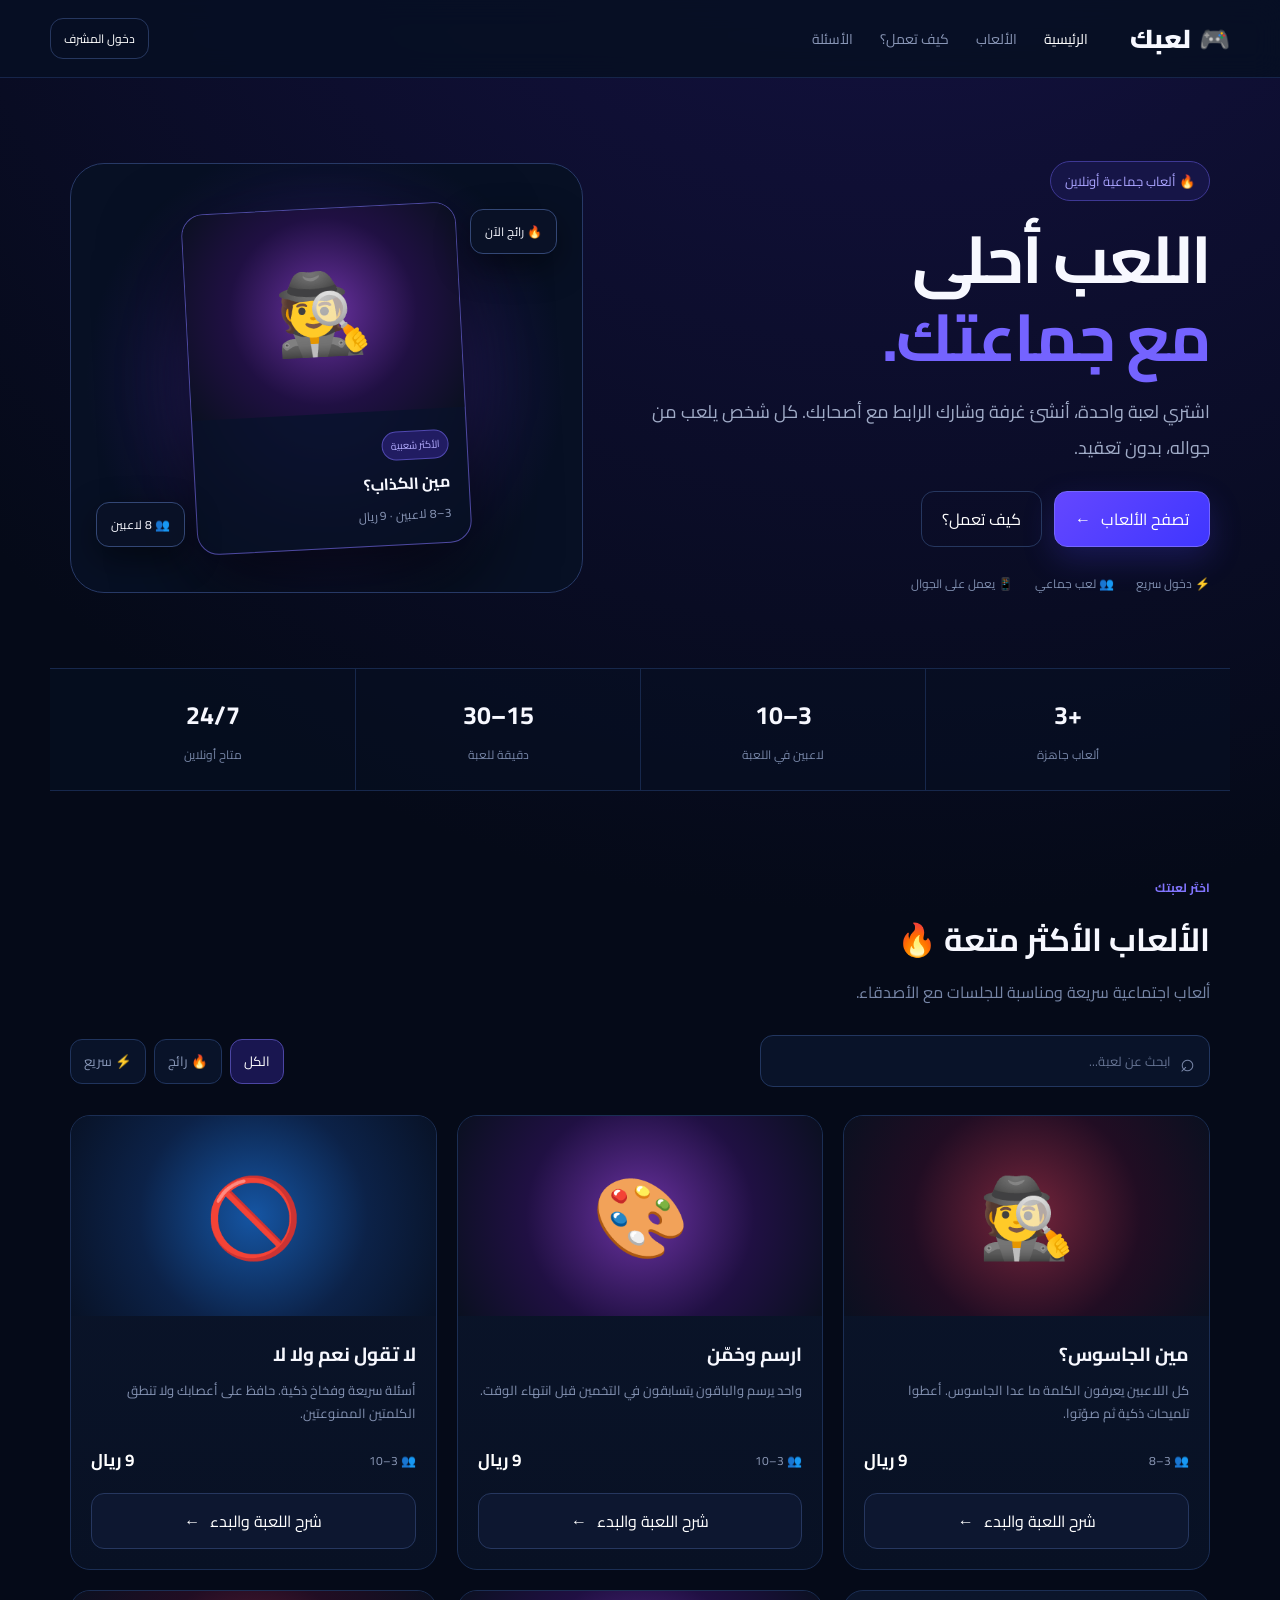
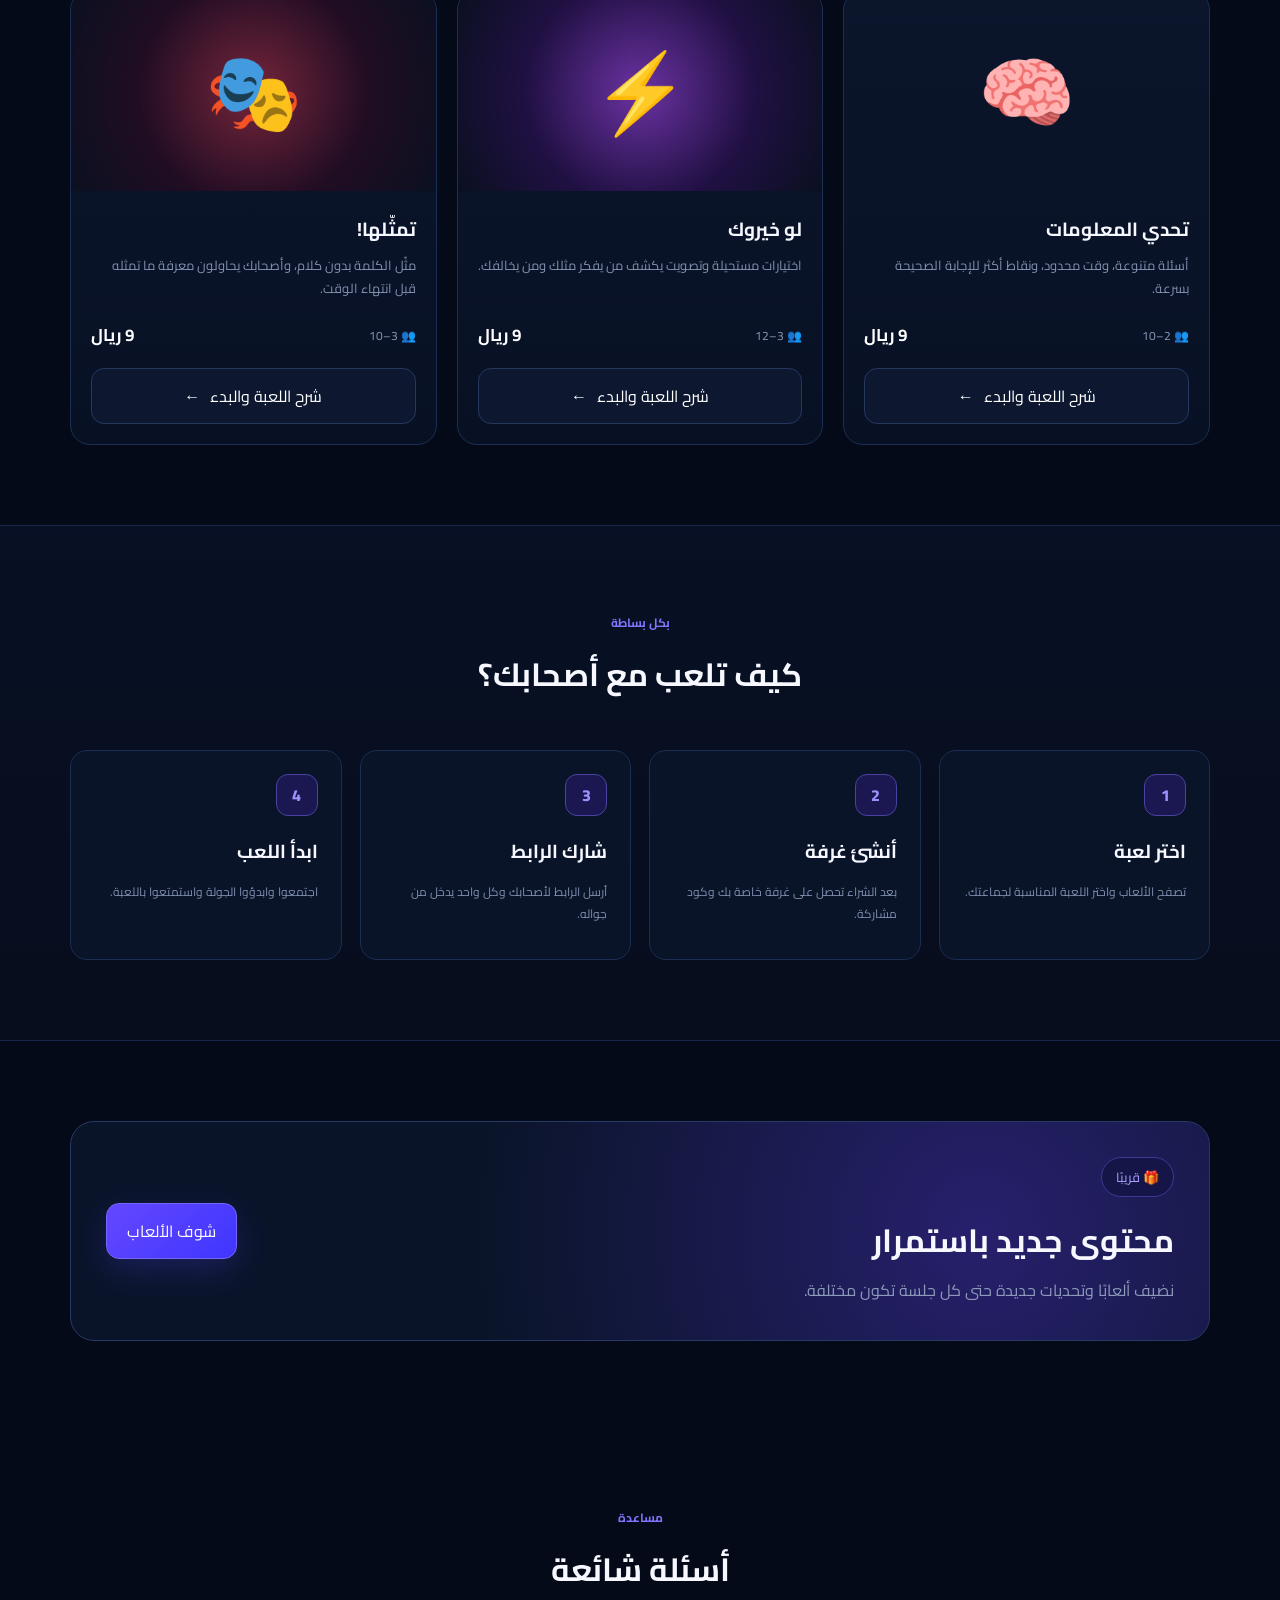
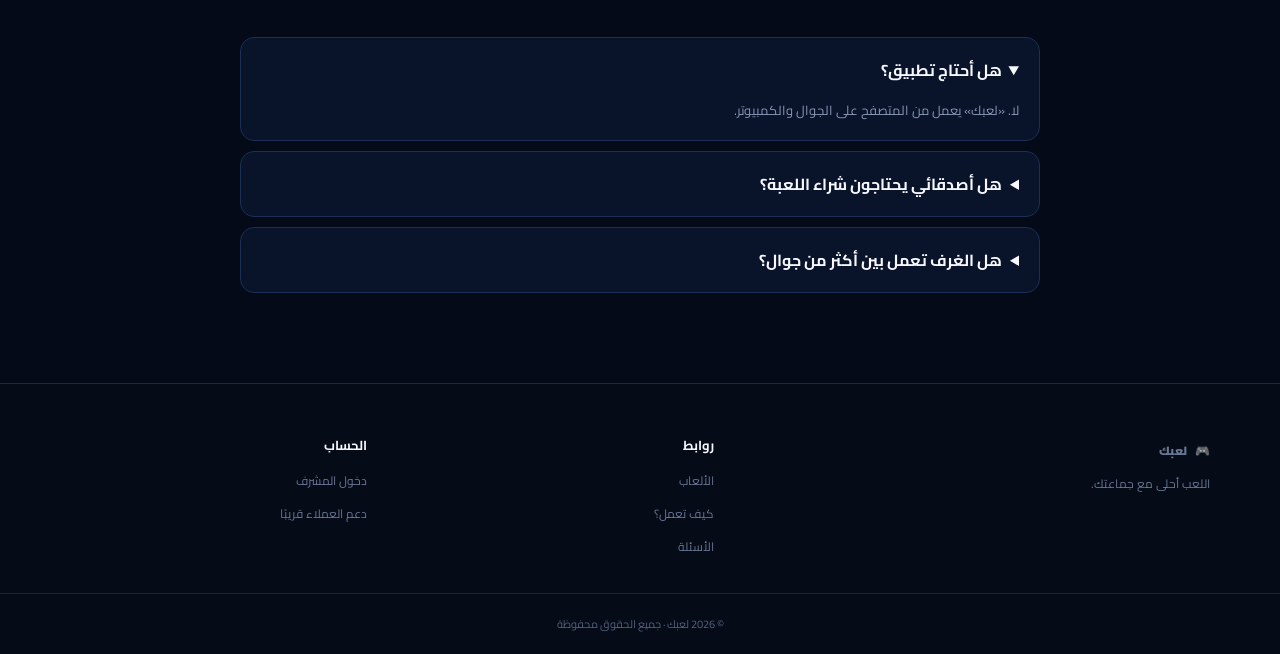
==== commit f37f11fe: "Add files via upload" ====
--- a/index.html
+++ b/index.html
@@ -13,8 +13,8 @@
   <div class="hero-copy"><span class="pill">🔥 ألعاب جماعية أونلاين</span><h1>اللعب أحلى<br><span>مع جماعتك.</span></h1><p>اشتري لعبة واحدة، أنشئ غرفة وشارك الرابط مع أصحابك. كل شخص يلعب من جواله، بدون تعقيد.</p><div class="hero-actions"><a class="btn primary" href="#games">تصفح الألعاب <b>←</b></a><a class="btn ghost" href="#how">كيف تعمل؟</a></div><div class="trust"><span>⚡ دخول سريع</span><span>👥 لعب جماعي</span><span>📱 يعمل على الجوال</span></div></div>
   <div class="hero-art"><div class="glow"></div><div class="hero-game-card"><div class="cover purple">🕵️</div><div class="hero-card-info"><span class="tag">الأكثر شعبية</span><b>مين الكذاب؟</b><small>3–8 لاعبين · 9 ريال</small></div></div><div class="float-chip chip-one">🔥 رائج الآن</div><div class="float-chip chip-two">👥 8 لاعبين</div></div>
 </section>
-<section class="stats-strip wrap"><div><b>+7</b><span>ألعاب جاهزة</span></div><div><b>1–12</b><span>لاعبين في اللعبة</span></div><div><b>15–30</b><span>دقيقة للعبة</span></div><div><b>24/7</b><span>متاح أونلاين</span></div></section>
-<section id="games" class="section wrap"><div class="section-head"><div><span class="eyebrow">اختَر لعبتك</span><h2>الألعاب الأكثر متعة 🔥</h2><p>ألعاب جماعية وفردية سريعة، مناسبة للجلسات أو إذا كنت لحالك.</p></div></div><div class="game-tools"><div class="search"><span>⌕</span><input id="gameSearch" oninput="filterGames()" placeholder="ابحث عن لعبة..." autocomplete="off"></div><div class="filters"><button class="filter active" data-filter="all" onclick="setGameFilter('all',this)">الكل</button><button class="filter" data-filter="popular" onclick="setGameFilter('popular',this)">🔥 رائج</button><button class="filter" data-filter="quick" onclick="setGameFilter('quick',this)">⚡ سريع</button></div></div><div id="gamesGrid" class="grid"></div><div id="noGames" class="empty hidden">ما لقينا لعبة بهذا الاسم 😅</div></section>
+<section class="stats-strip wrap"><div><b>+3</b><span>ألعاب جاهزة</span></div><div><b>3–10</b><span>لاعبين في اللعبة</span></div><div><b>15–30</b><span>دقيقة للعبة</span></div><div><b>24/7</b><span>متاح أونلاين</span></div></section>
+<section id="games" class="section wrap"><div class="section-head"><div><span class="eyebrow">اختَر لعبتك</span><h2>الألعاب الأكثر متعة 🔥</h2><p>ألعاب اجتماعية سريعة ومناسبة للجلسات مع الأصدقاء.</p></div></div><div class="game-tools"><div class="search"><span>⌕</span><input id="gameSearch" oninput="filterGames()" placeholder="ابحث عن لعبة..." autocomplete="off"></div><div class="filters"><button class="filter active" data-filter="all" onclick="setGameFilter('all',this)">الكل</button><button class="filter" data-filter="popular" onclick="setGameFilter('popular',this)">🔥 رائج</button><button class="filter" data-filter="quick" onclick="setGameFilter('quick',this)">⚡ سريع</button></div></div><div id="gamesGrid" class="grid"></div><div id="noGames" class="empty hidden">ما لقينا لعبة بهذا الاسم 😅</div></section>
 <section id="how" class="how section"><div class="wrap"><div class="section-head center"><div><span class="eyebrow">بكل بساطة</span><h2>كيف تلعب مع أصحابك؟</h2></div></div><div class="steps"><article><div>1</div><h3>اختر لعبة</h3><p>تصفح الألعاب واختر اللعبة المناسبة لجماعتك.</p></article><article><div>2</div><h3>أنشئ غرفة</h3><p>بعد الشراء تحصل على غرفة خاصة بك وكود مشاركة.</p></article><article><div>3</div><h3>شارك الرابط</h3><p>أرسل الرابط لأصحابك وكل واحد يدخل من جواله.</p></article><article><div>4</div><h3>ابدأ اللعب</h3><p>اجتمعوا وابدؤوا الجولة واستمتعوا باللعبة.</p></article></div></div></section>
 <section class="section wrap"><div class="promo"><div><span class="pill">🎁 قريبًا</span><h2>محتوى جديد باستمرار</h2><p>نضيف ألعابًا وتحديات جديدة حتى كل جلسة تكون مختلفة.</p></div><a class="btn primary" href="#games">شوف الألعاب</a></div></section>
 <section id="faq" class="section wrap"><div class="section-head center"><div><span class="eyebrow">مساعدة</span><h2>أسئلة شائعة</h2></div></div><div class="faq"><details open><summary>هل أحتاج تطبيق؟</summary><p>لا. «لعبك» يعمل من المتصفح على الجوال والكمبيوتر.</p></details><details><summary>هل أصدقائي يحتاجون شراء اللعبة؟</summary><p>في النموذج الحالي، شخص واحد يشتري اللعبة وينشئ الغرفة ثم يدعو أصحابه.</p></details><details><summary>هل الغرف تعمل بين أكثر من جوال؟</summary><p>النسخة الحالية تجريبية. سنفعّل المزامنة الحقيقية بين الأجهزة مع ربط قاعدة البيانات.</p></details></div></section>
--- a/styles.css
+++ b/styles.css
@@ -6,10 +6,3 @@
 .detail{padding-top:50px;padding-bottom:80px}.game-detail-head{display:grid;grid-template-columns:.9fr 1.1fr;gap:34px;align-items:center}.detail-cover{min-height:360px;border:1px solid #2b3d67;border-radius:28px;display:flex;flex-direction:column;align-items:center;justify-content:center;font-size:110px;box-shadow:0 30px 80px #0006}.detail-cover span{font-size:25px;font-weight:900;margin-top:12px}.detail-copy h1{font-size:48px;margin:15px 0 10px}.lead{color:#9ba8c5;font-size:17px;line-height:2}.stats{display:flex;gap:10px;flex-wrap:wrap;margin:22px 0}.stats span{border:1px solid #26385e;background:#0a1429;border-radius:12px;padding:10px 13px;color:#a9b5cf;font-size:12px}.big{font-size:16px;padding:15px 24px}.rules-card{margin-top:55px;background:#091329;border:1px solid #1d3158;border-radius:24px;padding:30px}.rules-list{display:grid;grid-template-columns:repeat(2,1fr);gap:14px;margin-top:25px}.rules-list>div{display:flex;gap:14px;padding:17px;border:1px solid #1b2e54;background:#0b162c;border-radius:15px}.rules-list b{width:34px;height:34px;flex:0 0 34px;border-radius:10px;display:grid;place-items:center;background:#201b61;color:#b8b0ff}.rules-list p{margin:5px 0;color:#a4b0ca;line-height:1.8;font-size:13px}.safety-note{margin-top:20px;padding:15px;border:1px dashed #394b70;border-radius:14px;color:#9ca9c4;font-size:12px;line-height:1.8}.room{padding-top:35px;padding-bottom:80px}.room-top{display:flex;justify-content:space-between;align-items:center;margin-bottom:22px}.room-top h1{margin:10px 0 0;font-size:38px}.code{letter-spacing:4px;color:#9d92ff}.room-panel{display:grid;grid-template-columns:260px 1fr;gap:18px;align-items:start}.room-players,.room-stage,.lobby-card,.play-card,.secret-card,.vote-card,.result-card{background:#091329;border:1px solid #1d3158;border-radius:22px}.room-players{padding:18px;position:sticky;top:95px}.room-players h2{margin:0 0 15px;font-size:17px}.players{display:grid;gap:9px}.player{display:flex;align-items:center;justify-content:space-between;padding:11px 12px;border:1px solid #1a2c50;background:#0b172d;border-radius:12px;font-size:13px}.player small{color:#8f84ff}.room-stage{padding:22px;min-height:430px}.lobby-card,.play-card,.secret-card,.vote-card,.result-card{padding:28px;text-align:center}.lobby-icon,.result-emoji{font-size:58px}.lobby-card h2,.play-card h2,.secret-card h2,.vote-card h2,.result-card h2{margin:10px 0;font-size:28px}.lobby-card p,.play-card p,.secret-card p,.vote-card p,.result-card p{color:#95a3c0;line-height:1.9}.join-row{display:flex;gap:10px;max-width:520px;margin:22px auto}.join-row input,.draw-tools input{flex:1;background:#070f21;border:1px solid #2a3c63;color:#fff;border-radius:12px;padding:13px;outline:none}.lobby-actions,.action-row,.draw-tools{display:flex;gap:10px;justify-content:center;flex-wrap:wrap;margin:15px 0}.lobby-card>small{color:#71809f}.secret-role{font-size:30px;font-weight:900;padding:25px;border-radius:18px;background:#101d38;margin:20px 0}.vote-grid,.answer-grid,.choice-grid{display:grid;gap:12px;max-width:650px;margin:22px auto}.vote-grid{grid-template-columns:repeat(2,1fr)}.vote-btn,.answer,.choice{border:1px solid #2a3c63;background:#0c1830;color:#fff;border-radius:14px;padding:16px;cursor:pointer;font-family:inherit}.vote-btn:hover,.answer:hover,.choice:hover{border-color:#7566ff;transform:translateY(-1px)}.round-head{display:flex;justify-content:space-between;color:#9ba8c4;font-size:12px;margin-bottom:12px}.round-head span{color:#b5aaff}.forbidden{display:flex;gap:12px;justify-content:center;align-items:center;margin:25px 0}.forbidden span{color:#ff8e9d}.forbidden b{font-size:28px;padding:15px 25px;border-radius:15px;background:#2a1020;border:1px solid #6b2940}.question-box{max-width:600px;margin:25px auto;padding:25px;border-radius:18px;background:#101d38;font-size:18px}.danger{background:#4a1523;border-color:#793047}.answer-grid{grid-template-columns:1fr 1fr}.choice-grid{grid-template-columns:1fr 1fr}.choice{font-size:28px;font-weight:900;padding:30px}.actor-secret{margin:25px auto;padding:25px;max-width:430px;border:1px dashed #5d52b8;border-radius:18px;background:#11183a}.actor-secret strong{display:block;font-size:32px;color:#b8afff;margin-top:10px}.scoreboard{max-width:500px;margin:20px auto;display:grid;gap:8px}.scoreboard>div{display:flex;justify-content:space-between;padding:13px 16px;background:#0c1830;border:1px solid #1d3158;border-radius:12px}.muted{color:#7f8eaf}.empty{padding:60px;text-align:center}
 @media(max-width:800px){.game-detail-head,.room-panel{grid-template-columns:1fr}.detail-cover{min-height:260px}.detail-copy h1{font-size:38px}.rules-list{grid-template-columns:1fr}.room-players{position:static}.room-stage{padding:12px}.join-row{flex-direction:column}.vote-grid,.answer-grid,.choice-grid{grid-template-columns:1fr}}
 @media(max-width:500px){.room-top h1{font-size:30px}.detail-cover{font-size:80px}.detail-cover span{font-size:20px}.rules-card{padding:18px}.play-card,.secret-card,.vote-card,.result-card,.lobby-card{padding:20px}canvas{width:100%;height:auto}.draw-tools{flex-direction:column}.draw-tools input{width:100%}}
-
-/* Free access code */
-.free-code-box{margin:22px 0;padding:18px;border:1px solid #e5e7eb;border-radius:18px;background:rgba(255,255,255,.75);box-shadow:0 10px 30px rgba(15,23,42,.05)}
-.free-code-box>div:first-child{display:flex;flex-direction:column;gap:5px;margin-bottom:12px}.free-code-box small{color:#64748b}.code-row{display:flex;gap:10px}.code-row input{flex:1;min-width:0;padding:13px 14px;border:1px solid #dbe1ea;border-radius:12px;font:inherit;direction:ltr;text-align:left}.code-msg{min-height:22px;margin:8px 0 0;color:#16a34a;font-weight:700}.code-msg:empty{display:none}
-@media(max-width:650px){.code-row{flex-direction:column}.code-row .btn{width:100%}}
-/* Solo game */
-.solo-page{padding-top:45px;padding-bottom:80px}.solo-head{text-align:center;max-width:850px;margin:0 auto 20px}.solo-head h1{font-size:48px;margin:15px 0 5px}.solo-head p{color:#8e9bb8}.solo-stats{display:flex;justify-content:center;gap:10px;flex-wrap:wrap;margin-top:20px}.solo-stats span{padding:9px 13px;background:#0a1429;border:1px solid #20345d;border-radius:12px;color:#8e9bb8;font-size:12px}.solo-stats b{color:#fff}.solo-card,.solo-start,.solo-result{max-width:850px;margin:20px auto;background:#091329;border:1px solid #1d3158;border-radius:24px;padding:30px;text-align:center}.progress{height:8px;background:#101d38;border-radius:99px;overflow:hidden;margin-bottom:25px}.progress span{display:block;height:100%;background:linear-gradient(90deg,var(--primary),#9c8cff);transition:width .2s}.solo-card h2{font-size:30px;line-height:1.5;margin:25px auto;max-width:700px}.solo-answers{display:grid;grid-template-columns:1fr 1fr;gap:13px;max-width:650px;margin:auto}.solo-answer{min-height:62px;padding:15px;border-radius:15px;border:1px solid #294064;background:#0c1830;color:#fff;font:inherit;cursor:pointer}.solo-answer:hover:not(:disabled){border-color:#7668ff;transform:translateY(-2px)}.solo-answer.correct{border-color:#35c98b;background:#12372b}.solo-answer.wrong{border-color:#e85b72;background:#3a1722}.solo-answer:disabled{cursor:default;opacity:.9}.solo-icon{font-size:70px}.solo-start h1,.solo-result h1{font-size:46px;margin:12px 0}.solo-start>p,.solo-result>p{color:#94a1bd;line-height:1.9}.solo-start .rules-card{margin-top:30px;text-align:right}.solo-final{display:flex;justify-content:center;gap:14px;flex-wrap:wrap;margin:25px 0}.solo-final div{min-width:150px;padding:18px;background:#0c1830;border:1px solid #1d3158;border-radius:15px}.solo-final small,.solo-final b{display:block}.solo-final small{color:#8290ad}.solo-final b{font-size:28px;margin-top:5px}@media(max-width:600px){.solo-card,.solo-start,.solo-result{padding:20px}.solo-head h1,.solo-start h1,.solo-result h1{font-size:36px}.solo-card h2{font-size:23px}.solo-answers{grid-template-columns:1fr}.solo-answer{min-height:56px}}
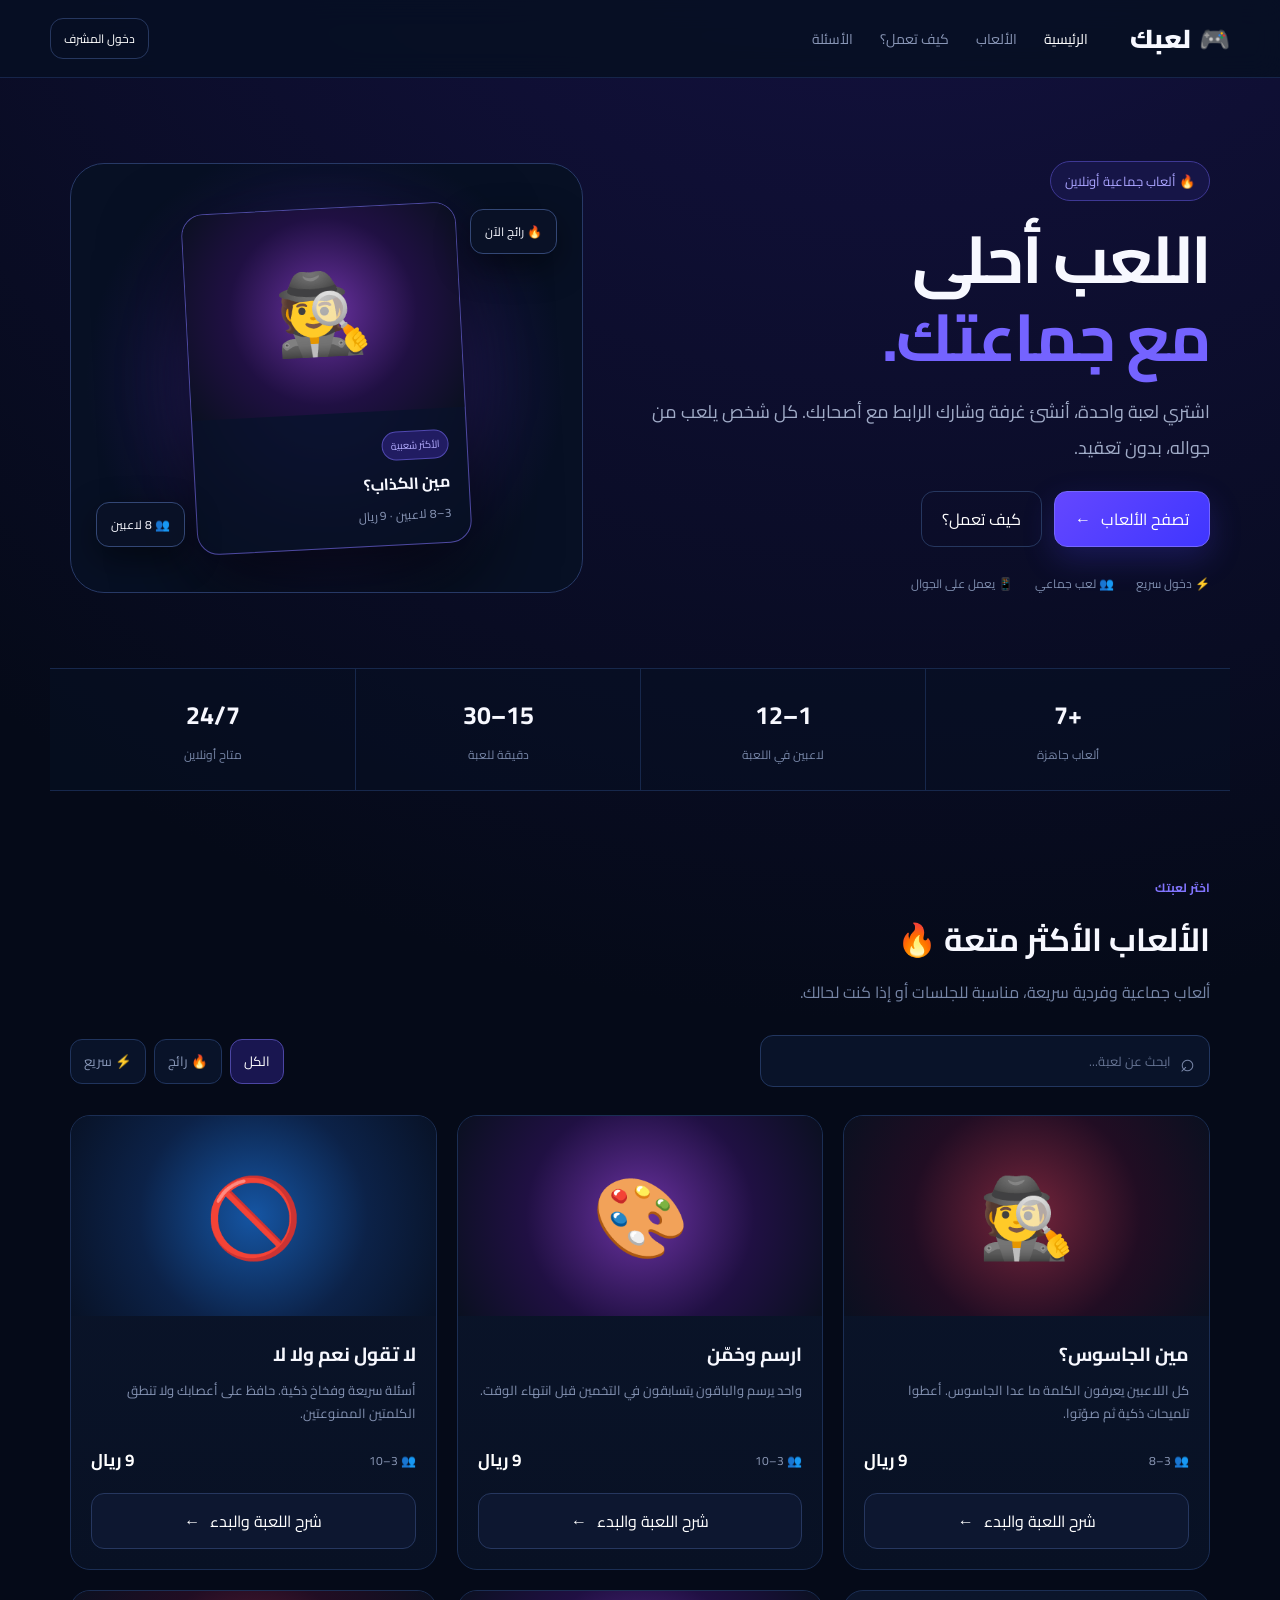
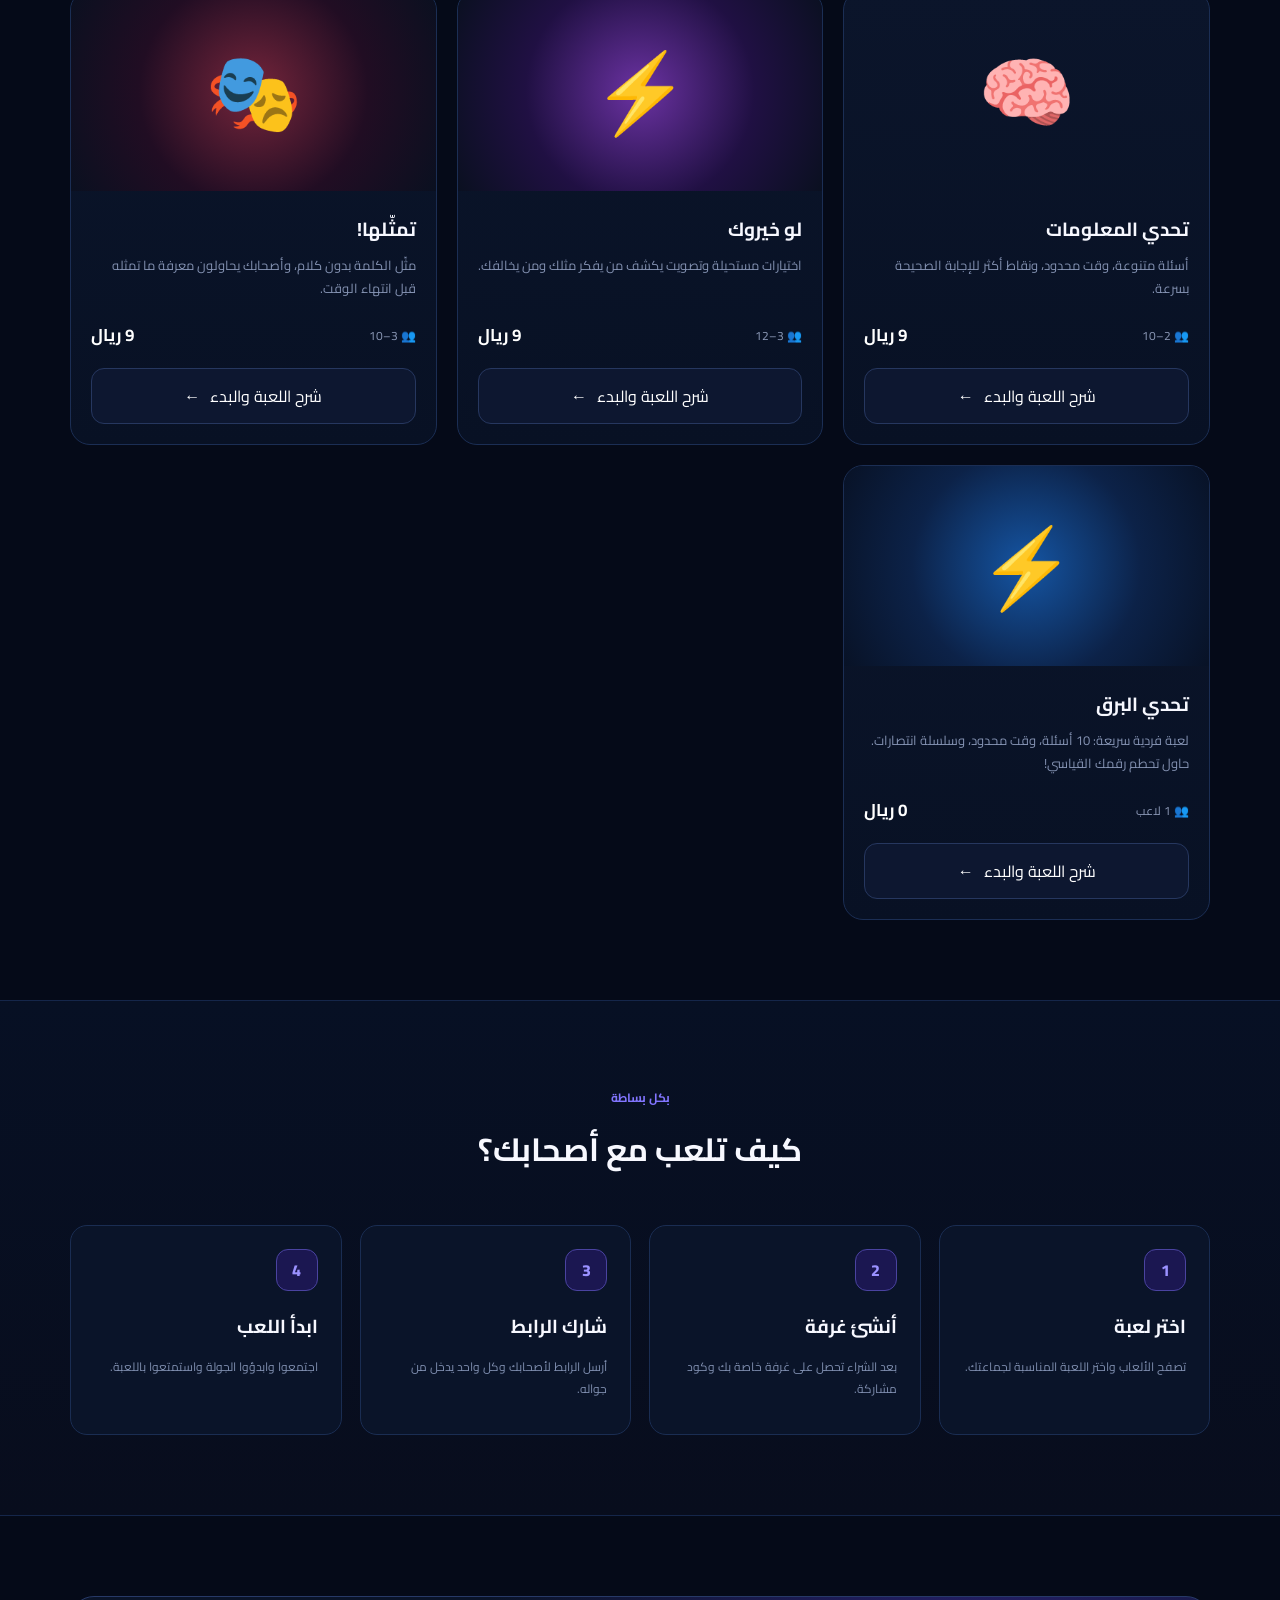
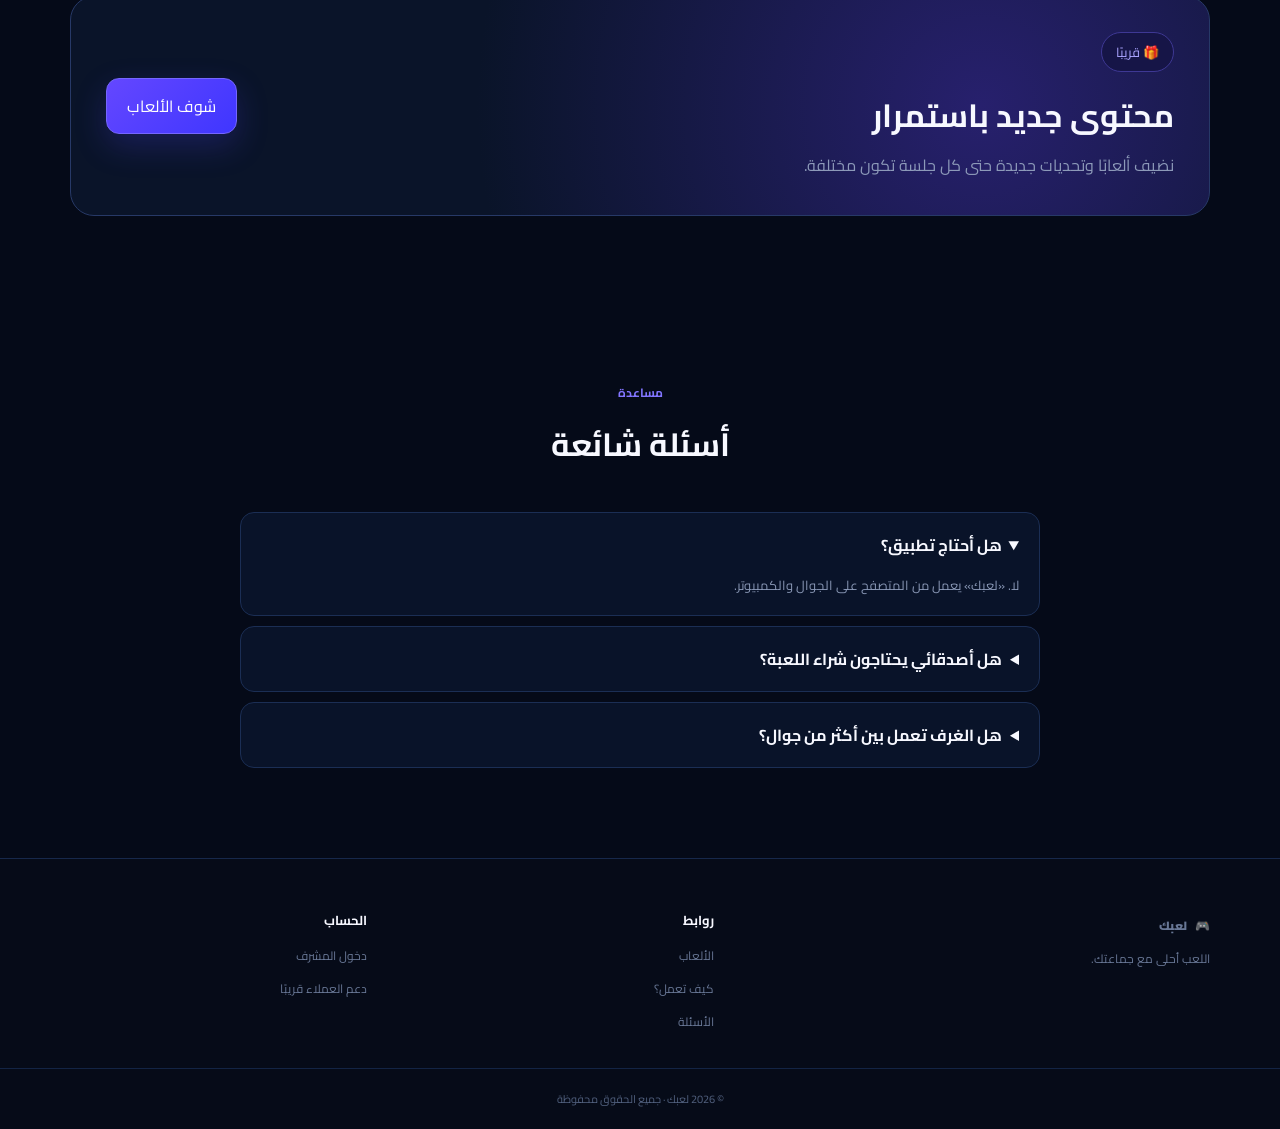
==== commit d31d7996: "Add files via upload" ====
--- a/index.html
+++ b/index.html
@@ -13,8 +13,8 @@
   <div class="hero-copy"><span class="pill">🔥 ألعاب جماعية أونلاين</span><h1>اللعب أحلى<br><span>مع جماعتك.</span></h1><p>اشتري لعبة واحدة، أنشئ غرفة وشارك الرابط مع أصحابك. كل شخص يلعب من جواله، بدون تعقيد.</p><div class="hero-actions"><a class="btn primary" href="#games">تصفح الألعاب <b>←</b></a><a class="btn ghost" href="#how">كيف تعمل؟</a></div><div class="trust"><span>⚡ دخول سريع</span><span>👥 لعب جماعي</span><span>📱 يعمل على الجوال</span></div></div>
   <div class="hero-art"><div class="glow"></div><div class="hero-game-card"><div class="cover purple">🕵️</div><div class="hero-card-info"><span class="tag">الأكثر شعبية</span><b>مين الكذاب؟</b><small>3–8 لاعبين · 9 ريال</small></div></div><div class="float-chip chip-one">🔥 رائج الآن</div><div class="float-chip chip-two">👥 8 لاعبين</div></div>
 </section>
-<section class="stats-strip wrap"><div><b>+3</b><span>ألعاب جاهزة</span></div><div><b>3–10</b><span>لاعبين في اللعبة</span></div><div><b>15–30</b><span>دقيقة للعبة</span></div><div><b>24/7</b><span>متاح أونلاين</span></div></section>
-<section id="games" class="section wrap"><div class="section-head"><div><span class="eyebrow">اختَر لعبتك</span><h2>الألعاب الأكثر متعة 🔥</h2><p>ألعاب اجتماعية سريعة ومناسبة للجلسات مع الأصدقاء.</p></div></div><div class="game-tools"><div class="search"><span>⌕</span><input id="gameSearch" oninput="filterGames()" placeholder="ابحث عن لعبة..." autocomplete="off"></div><div class="filters"><button class="filter active" data-filter="all" onclick="setGameFilter('all',this)">الكل</button><button class="filter" data-filter="popular" onclick="setGameFilter('popular',this)">🔥 رائج</button><button class="filter" data-filter="quick" onclick="setGameFilter('quick',this)">⚡ سريع</button></div></div><div id="gamesGrid" class="grid"></div><div id="noGames" class="empty hidden">ما لقينا لعبة بهذا الاسم 😅</div></section>
+<section class="stats-strip wrap"><div><b>+7</b><span>ألعاب جاهزة</span></div><div><b>1–12</b><span>لاعبين في اللعبة</span></div><div><b>15–30</b><span>دقيقة للعبة</span></div><div><b>24/7</b><span>متاح أونلاين</span></div></section>
+<section id="games" class="section wrap"><div class="section-head"><div><span class="eyebrow">اختَر لعبتك</span><h2>الألعاب الأكثر متعة 🔥</h2><p>ألعاب جماعية وفردية سريعة، مناسبة للجلسات أو إذا كنت لحالك.</p></div></div><div class="game-tools"><div class="search"><span>⌕</span><input id="gameSearch" oninput="filterGames()" placeholder="ابحث عن لعبة..." autocomplete="off"></div><div class="filters"><button class="filter active" data-filter="all" onclick="setGameFilter('all',this)">الكل</button><button class="filter" data-filter="popular" onclick="setGameFilter('popular',this)">🔥 رائج</button><button class="filter" data-filter="quick" onclick="setGameFilter('quick',this)">⚡ سريع</button></div></div><div id="gamesGrid" class="grid"></div><div id="noGames" class="empty hidden">ما لقينا لعبة بهذا الاسم 😅</div></section>
 <section id="how" class="how section"><div class="wrap"><div class="section-head center"><div><span class="eyebrow">بكل بساطة</span><h2>كيف تلعب مع أصحابك؟</h2></div></div><div class="steps"><article><div>1</div><h3>اختر لعبة</h3><p>تصفح الألعاب واختر اللعبة المناسبة لجماعتك.</p></article><article><div>2</div><h3>أنشئ غرفة</h3><p>بعد الشراء تحصل على غرفة خاصة بك وكود مشاركة.</p></article><article><div>3</div><h3>شارك الرابط</h3><p>أرسل الرابط لأصحابك وكل واحد يدخل من جواله.</p></article><article><div>4</div><h3>ابدأ اللعب</h3><p>اجتمعوا وابدؤوا الجولة واستمتعوا باللعبة.</p></article></div></div></section>
 <section class="section wrap"><div class="promo"><div><span class="pill">🎁 قريبًا</span><h2>محتوى جديد باستمرار</h2><p>نضيف ألعابًا وتحديات جديدة حتى كل جلسة تكون مختلفة.</p></div><a class="btn primary" href="#games">شوف الألعاب</a></div></section>
 <section id="faq" class="section wrap"><div class="section-head center"><div><span class="eyebrow">مساعدة</span><h2>أسئلة شائعة</h2></div></div><div class="faq"><details open><summary>هل أحتاج تطبيق؟</summary><p>لا. «لعبك» يعمل من المتصفح على الجوال والكمبيوتر.</p></details><details><summary>هل أصدقائي يحتاجون شراء اللعبة؟</summary><p>في النموذج الحالي، شخص واحد يشتري اللعبة وينشئ الغرفة ثم يدعو أصحابه.</p></details><details><summary>هل الغرف تعمل بين أكثر من جوال؟</summary><p>النسخة الحالية تجريبية. سنفعّل المزامنة الحقيقية بين الأجهزة مع ربط قاعدة البيانات.</p></details></div></section>
--- a/styles.css
+++ b/styles.css
@@ -6,3 +6,10 @@
 .detail{padding-top:50px;padding-bottom:80px}.game-detail-head{display:grid;grid-template-columns:.9fr 1.1fr;gap:34px;align-items:center}.detail-cover{min-height:360px;border:1px solid #2b3d67;border-radius:28px;display:flex;flex-direction:column;align-items:center;justify-content:center;font-size:110px;box-shadow:0 30px 80px #0006}.detail-cover span{font-size:25px;font-weight:900;margin-top:12px}.detail-copy h1{font-size:48px;margin:15px 0 10px}.lead{color:#9ba8c5;font-size:17px;line-height:2}.stats{display:flex;gap:10px;flex-wrap:wrap;margin:22px 0}.stats span{border:1px solid #26385e;background:#0a1429;border-radius:12px;padding:10px 13px;color:#a9b5cf;font-size:12px}.big{font-size:16px;padding:15px 24px}.rules-card{margin-top:55px;background:#091329;border:1px solid #1d3158;border-radius:24px;padding:30px}.rules-list{display:grid;grid-template-columns:repeat(2,1fr);gap:14px;margin-top:25px}.rules-list>div{display:flex;gap:14px;padding:17px;border:1px solid #1b2e54;background:#0b162c;border-radius:15px}.rules-list b{width:34px;height:34px;flex:0 0 34px;border-radius:10px;display:grid;place-items:center;background:#201b61;color:#b8b0ff}.rules-list p{margin:5px 0;color:#a4b0ca;line-height:1.8;font-size:13px}.safety-note{margin-top:20px;padding:15px;border:1px dashed #394b70;border-radius:14px;color:#9ca9c4;font-size:12px;line-height:1.8}.room{padding-top:35px;padding-bottom:80px}.room-top{display:flex;justify-content:space-between;align-items:center;margin-bottom:22px}.room-top h1{margin:10px 0 0;font-size:38px}.code{letter-spacing:4px;color:#9d92ff}.room-panel{display:grid;grid-template-columns:260px 1fr;gap:18px;align-items:start}.room-players,.room-stage,.lobby-card,.play-card,.secret-card,.vote-card,.result-card{background:#091329;border:1px solid #1d3158;border-radius:22px}.room-players{padding:18px;position:sticky;top:95px}.room-players h2{margin:0 0 15px;font-size:17px}.players{display:grid;gap:9px}.player{display:flex;align-items:center;justify-content:space-between;padding:11px 12px;border:1px solid #1a2c50;background:#0b172d;border-radius:12px;font-size:13px}.player small{color:#8f84ff}.room-stage{padding:22px;min-height:430px}.lobby-card,.play-card,.secret-card,.vote-card,.result-card{padding:28px;text-align:center}.lobby-icon,.result-emoji{font-size:58px}.lobby-card h2,.play-card h2,.secret-card h2,.vote-card h2,.result-card h2{margin:10px 0;font-size:28px}.lobby-card p,.play-card p,.secret-card p,.vote-card p,.result-card p{color:#95a3c0;line-height:1.9}.join-row{display:flex;gap:10px;max-width:520px;margin:22px auto}.join-row input,.draw-tools input{flex:1;background:#070f21;border:1px solid #2a3c63;color:#fff;border-radius:12px;padding:13px;outline:none}.lobby-actions,.action-row,.draw-tools{display:flex;gap:10px;justify-content:center;flex-wrap:wrap;margin:15px 0}.lobby-card>small{color:#71809f}.secret-role{font-size:30px;font-weight:900;padding:25px;border-radius:18px;background:#101d38;margin:20px 0}.vote-grid,.answer-grid,.choice-grid{display:grid;gap:12px;max-width:650px;margin:22px auto}.vote-grid{grid-template-columns:repeat(2,1fr)}.vote-btn,.answer,.choice{border:1px solid #2a3c63;background:#0c1830;color:#fff;border-radius:14px;padding:16px;cursor:pointer;font-family:inherit}.vote-btn:hover,.answer:hover,.choice:hover{border-color:#7566ff;transform:translateY(-1px)}.round-head{display:flex;justify-content:space-between;color:#9ba8c4;font-size:12px;margin-bottom:12px}.round-head span{color:#b5aaff}.forbidden{display:flex;gap:12px;justify-content:center;align-items:center;margin:25px 0}.forbidden span{color:#ff8e9d}.forbidden b{font-size:28px;padding:15px 25px;border-radius:15px;background:#2a1020;border:1px solid #6b2940}.question-box{max-width:600px;margin:25px auto;padding:25px;border-radius:18px;background:#101d38;font-size:18px}.danger{background:#4a1523;border-color:#793047}.answer-grid{grid-template-columns:1fr 1fr}.choice-grid{grid-template-columns:1fr 1fr}.choice{font-size:28px;font-weight:900;padding:30px}.actor-secret{margin:25px auto;padding:25px;max-width:430px;border:1px dashed #5d52b8;border-radius:18px;background:#11183a}.actor-secret strong{display:block;font-size:32px;color:#b8afff;margin-top:10px}.scoreboard{max-width:500px;margin:20px auto;display:grid;gap:8px}.scoreboard>div{display:flex;justify-content:space-between;padding:13px 16px;background:#0c1830;border:1px solid #1d3158;border-radius:12px}.muted{color:#7f8eaf}.empty{padding:60px;text-align:center}
 @media(max-width:800px){.game-detail-head,.room-panel{grid-template-columns:1fr}.detail-cover{min-height:260px}.detail-copy h1{font-size:38px}.rules-list{grid-template-columns:1fr}.room-players{position:static}.room-stage{padding:12px}.join-row{flex-direction:column}.vote-grid,.answer-grid,.choice-grid{grid-template-columns:1fr}}
 @media(max-width:500px){.room-top h1{font-size:30px}.detail-cover{font-size:80px}.detail-cover span{font-size:20px}.rules-card{padding:18px}.play-card,.secret-card,.vote-card,.result-card,.lobby-card{padding:20px}canvas{width:100%;height:auto}.draw-tools{flex-direction:column}.draw-tools input{width:100%}}
+
+/* Free access code */
+.free-code-box{margin:22px 0;padding:18px;border:1px solid #e5e7eb;border-radius:18px;background:rgba(255,255,255,.75);box-shadow:0 10px 30px rgba(15,23,42,.05)}
+.free-code-box>div:first-child{display:flex;flex-direction:column;gap:5px;margin-bottom:12px}.free-code-box small{color:#64748b}.code-row{display:flex;gap:10px}.code-row input{flex:1;min-width:0;padding:13px 14px;border:1px solid #dbe1ea;border-radius:12px;font:inherit;direction:ltr;text-align:left}.code-msg{min-height:22px;margin:8px 0 0;color:#16a34a;font-weight:700}.code-msg:empty{display:none}
+@media(max-width:650px){.code-row{flex-direction:column}.code-row .btn{width:100%}}
+/* Solo game */
+.solo-page{padding-top:45px;padding-bottom:80px}.solo-head{text-align:center;max-width:850px;margin:0 auto 20px}.solo-head h1{font-size:48px;margin:15px 0 5px}.solo-head p{color:#8e9bb8}.solo-stats{display:flex;justify-content:center;gap:10px;flex-wrap:wrap;margin-top:20px}.solo-stats span{padding:9px 13px;background:#0a1429;border:1px solid #20345d;border-radius:12px;color:#8e9bb8;font-size:12px}.solo-stats b{color:#fff}.solo-card,.solo-start,.solo-result{max-width:850px;margin:20px auto;background:#091329;border:1px solid #1d3158;border-radius:24px;padding:30px;text-align:center}.progress{height:8px;background:#101d38;border-radius:99px;overflow:hidden;margin-bottom:25px}.progress span{display:block;height:100%;background:linear-gradient(90deg,var(--primary),#9c8cff);transition:width .2s}.solo-card h2{font-size:30px;line-height:1.5;margin:25px auto;max-width:700px}.solo-answers{display:grid;grid-template-columns:1fr 1fr;gap:13px;max-width:650px;margin:auto}.solo-answer{min-height:62px;padding:15px;border-radius:15px;border:1px solid #294064;background:#0c1830;color:#fff;font:inherit;cursor:pointer}.solo-answer:hover:not(:disabled){border-color:#7668ff;transform:translateY(-2px)}.solo-answer.correct{border-color:#35c98b;background:#12372b}.solo-answer.wrong{border-color:#e85b72;background:#3a1722}.solo-answer:disabled{cursor:default;opacity:.9}.solo-icon{font-size:70px}.solo-start h1,.solo-result h1{font-size:46px;margin:12px 0}.solo-start>p,.solo-result>p{color:#94a1bd;line-height:1.9}.solo-start .rules-card{margin-top:30px;text-align:right}.solo-final{display:flex;justify-content:center;gap:14px;flex-wrap:wrap;margin:25px 0}.solo-final div{min-width:150px;padding:18px;background:#0c1830;border:1px solid #1d3158;border-radius:15px}.solo-final small,.solo-final b{display:block}.solo-final small{color:#8290ad}.solo-final b{font-size:28px;margin-top:5px}@media(max-width:600px){.solo-card,.solo-start,.solo-result{padding:20px}.solo-head h1,.solo-start h1,.solo-result h1{font-size:36px}.solo-card h2{font-size:23px}.solo-answers{grid-template-columns:1fr}.solo-answer{min-height:56px}}
